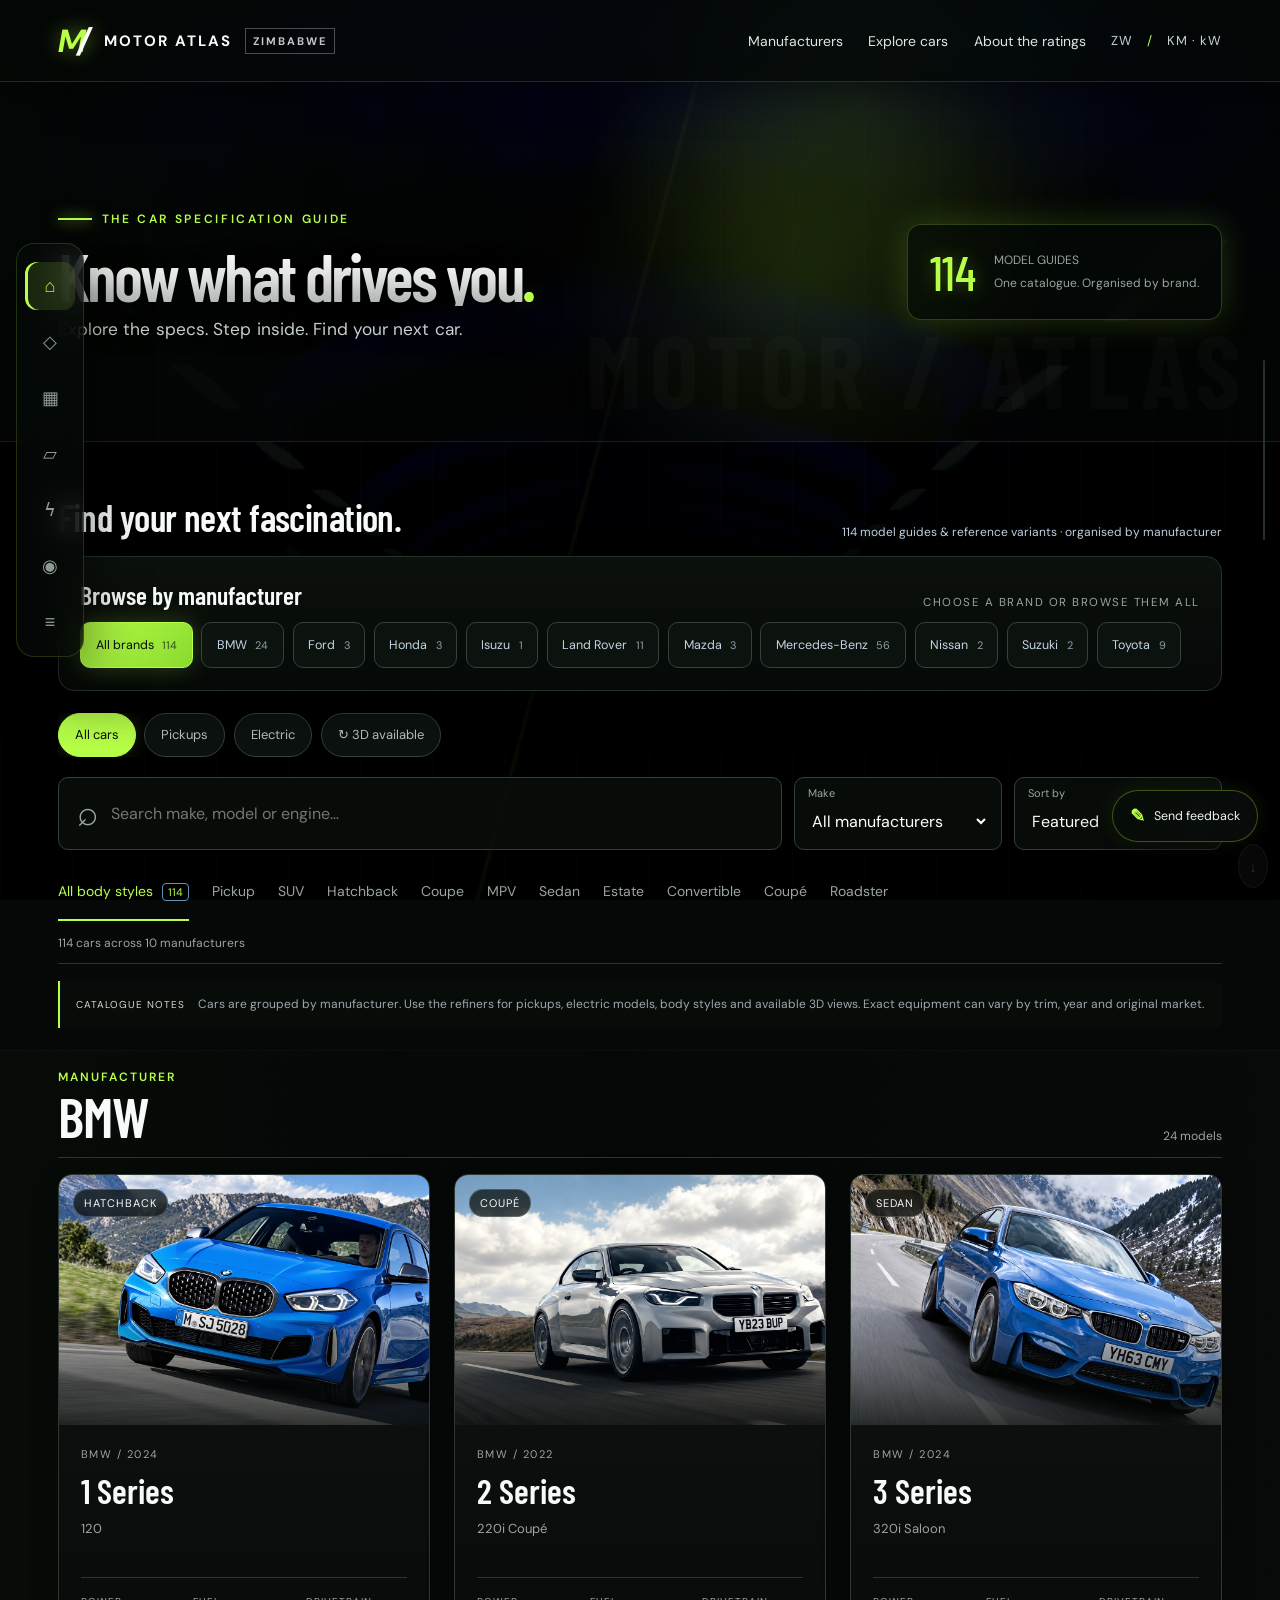
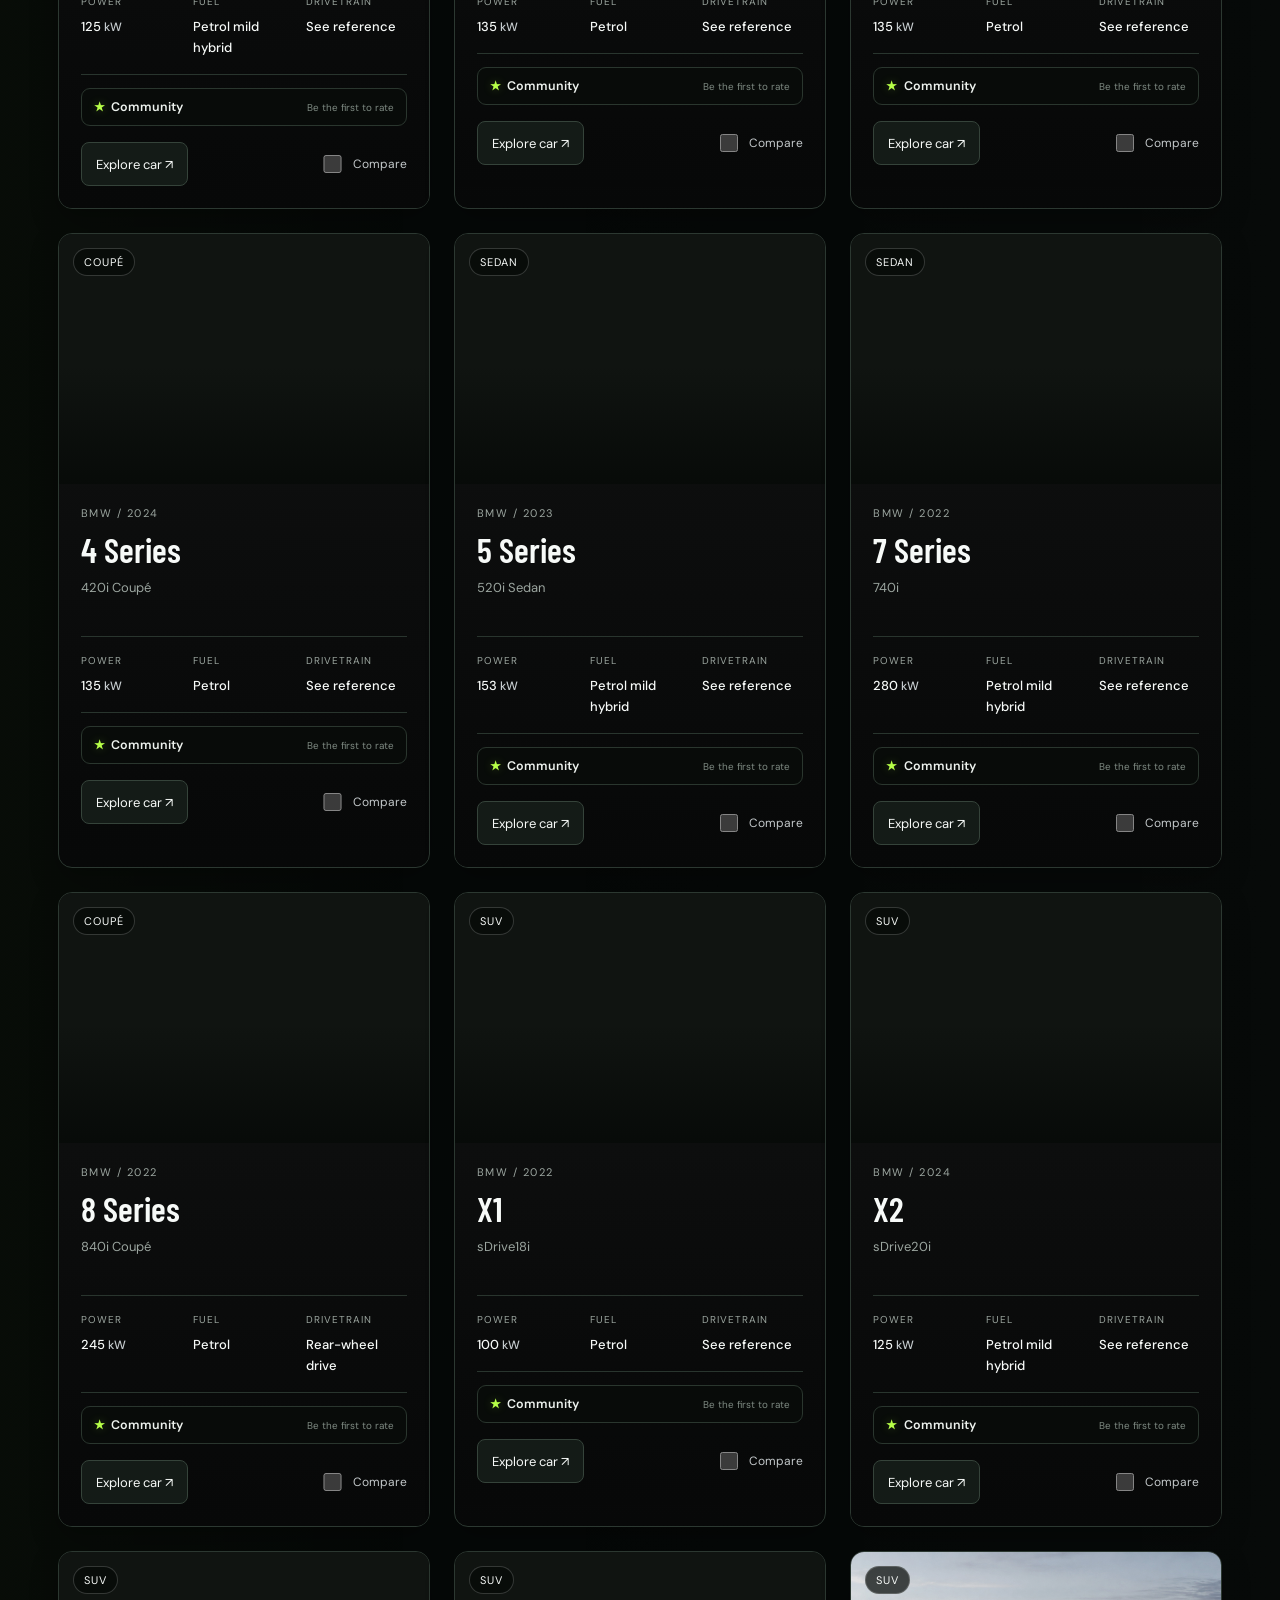
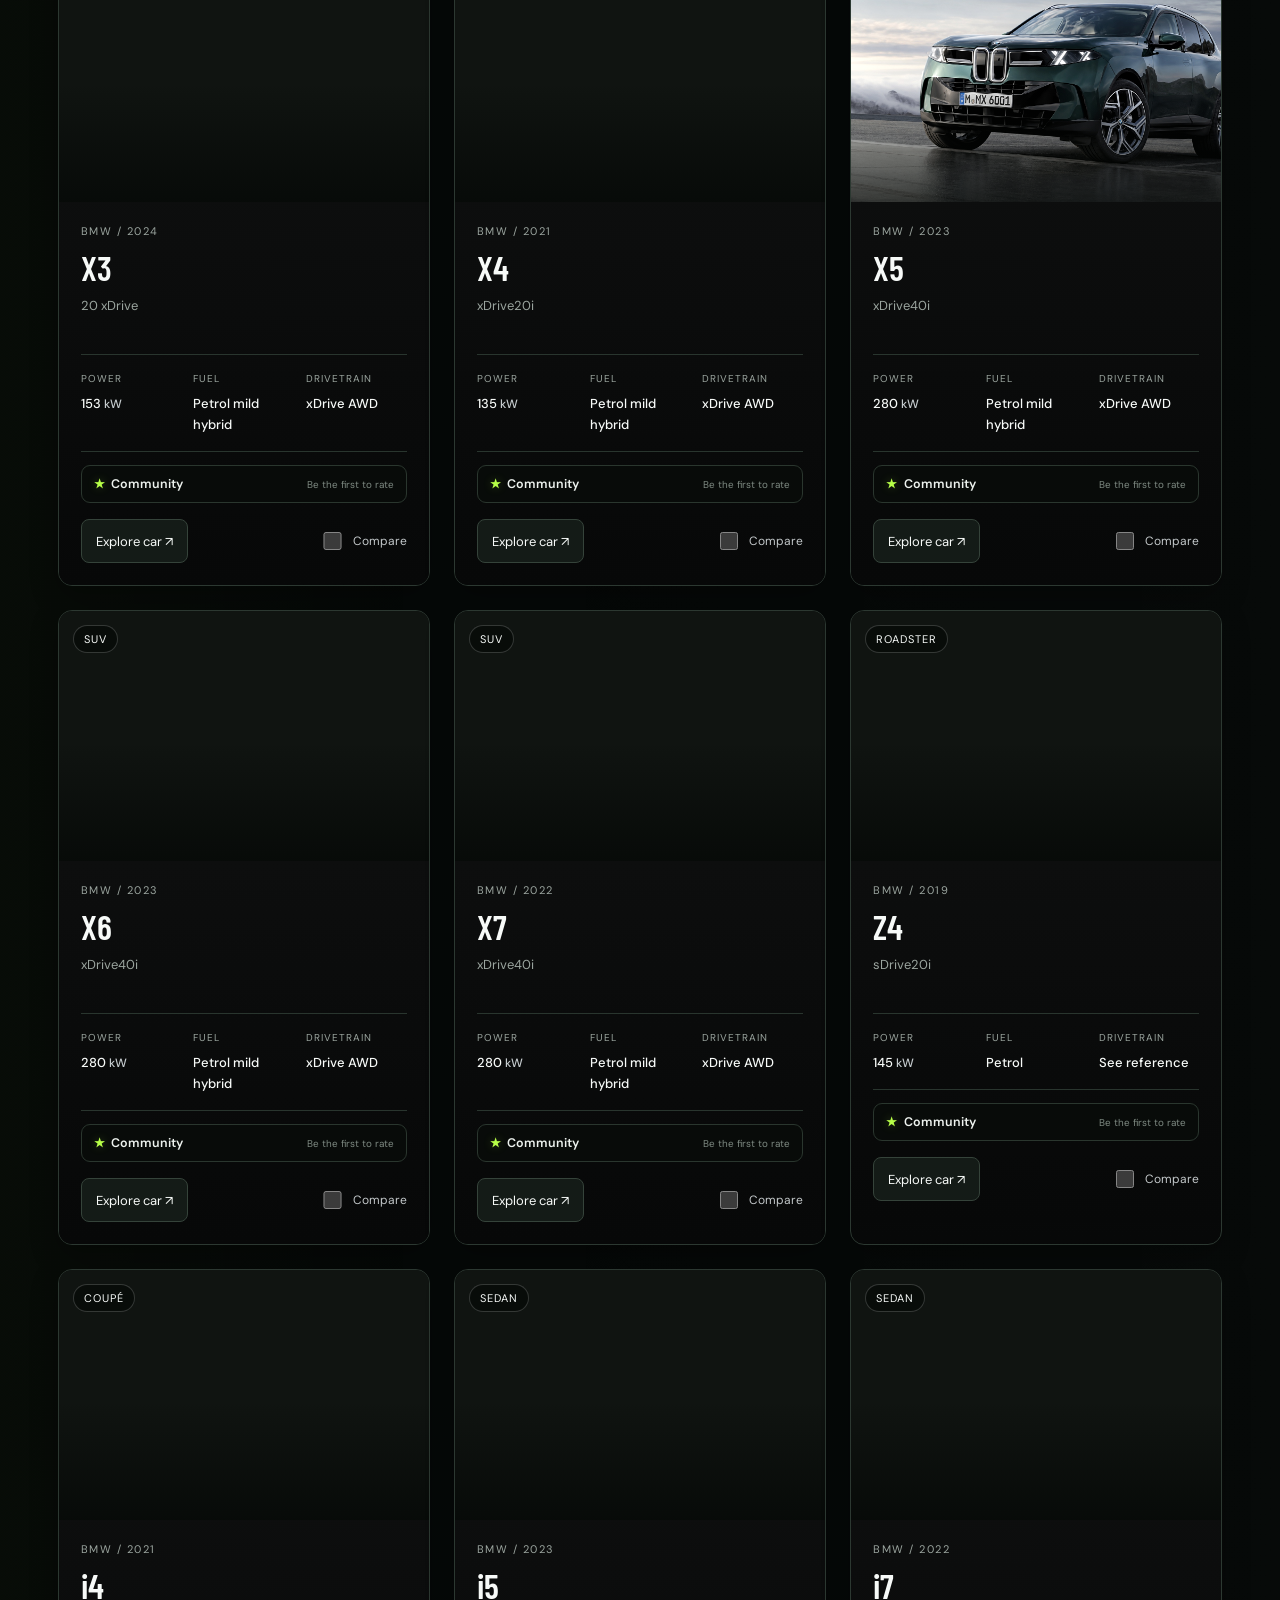
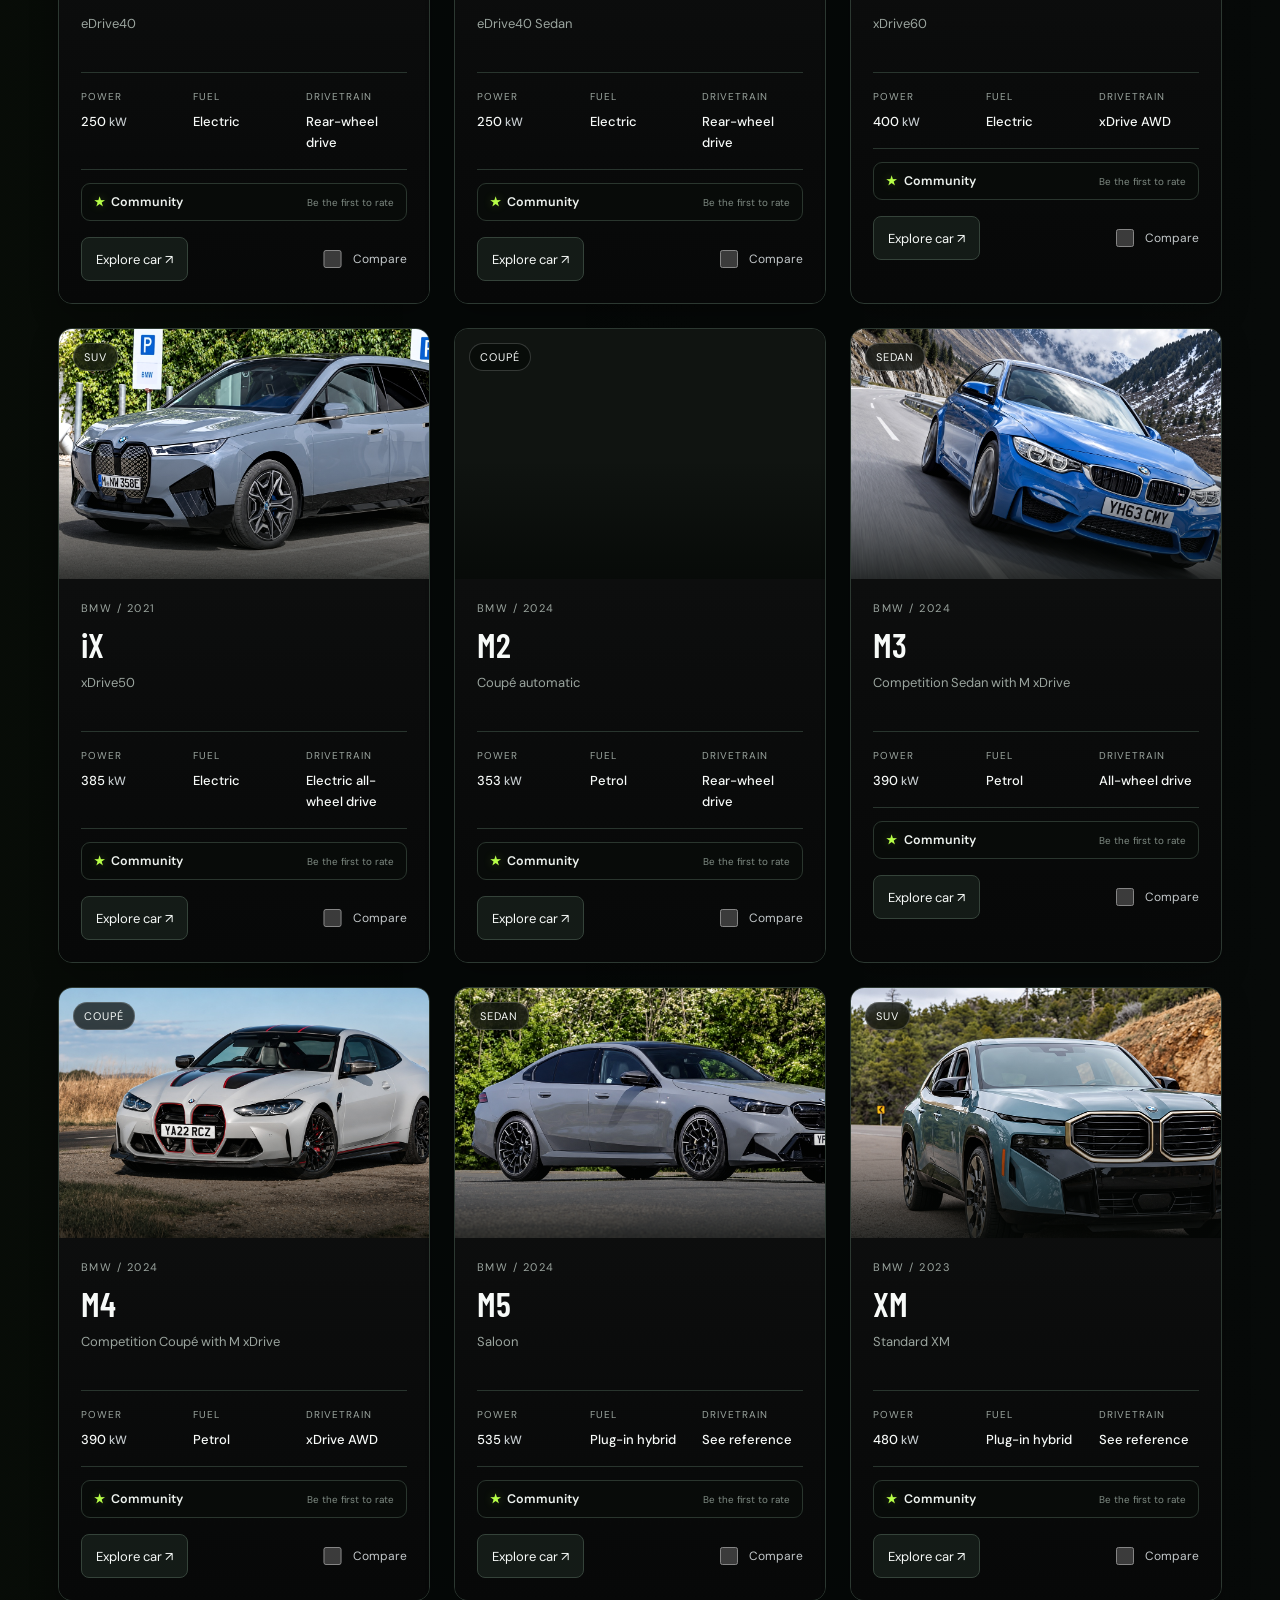
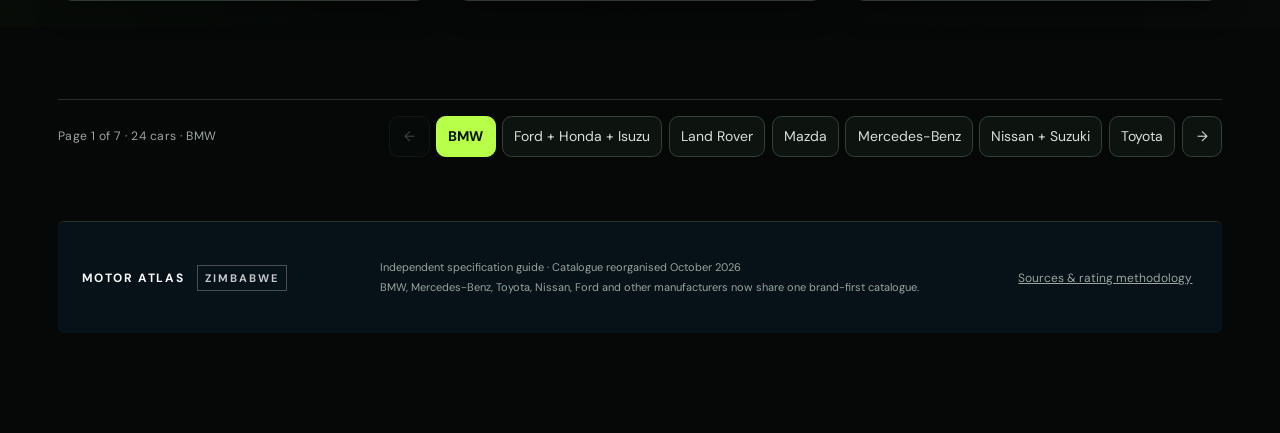
==== index.html @ 15db7343 "Remove JDM archive filter and catalogue references" ====
<!doctype html>
<html lang="en">
<head>
  <meta charset="utf-8">
  <meta name="viewport" content="width=device-width, initial-scale=1.0">
  <title>Motor Atlas — Zimbabwe car guide</title>
  <meta name="description" content="Explore car specifications and sourced expert ratings. A curated guide for Zimbabwe's car enthusiasts.">
  <link rel="icon" href="favicon.svg">
  <link rel="stylesheet" href="style.css">
  <link rel="stylesheet" href="views.css">
  <link rel="stylesheet" href="responsive.css">
  <link rel="stylesheet" href="catalogue.css">
  <link rel="stylesheet" href="showroom.css">
  <link rel="stylesheet" href="rail-expand.css">
  <link rel="stylesheet" href="community.css">
  <link rel="stylesheet" href="classy-polish.css">
  <link rel="stylesheet" href="mobile-upgrade.css">
  <style>
    .quick-download{position:fixed;right:14px;bottom:14px;width:30px;height:30px;border:1px solid #34383b;border-radius:50%;display:grid;place-items:center;background:#151719;color:#777b7d;opacity:.34;z-index:999;font:600 15px/1 Arial,sans-serif;box-shadow:none;transition:opacity .18s,border-color .18s,color .18s,background .18s}.quick-download:hover,.quick-download:focus-visible{opacity:.9;color:var(--lime);border-color:#59605f;background:#1b1e20}.quick-download:disabled{opacity:.18;cursor:wait}
  </style>
</head>
<body>
<header>
  <a class="brand" href="./"><span class="mark">M<span>∕</span></span> MOTOR ATLAS<span class="edition">ZIMBABWE</span></a>
  <nav>
    <a href="#brandBrowser">Manufacturers</a>
    <a href="#catalogue">Explore cars</a>
    <button id="ratingsInfo">About the ratings</button>
  </nav>
  <span class="regional">ZW <span> / </span> KM · kW</span>
</header>

<main>
  <div class="intro">
    <div>
      <div class="eyebrow">THE CAR SPECIFICATION GUIDE</div>
      <h1>Know what drives you<span>.</span></h1>
      <p>Explore the specs. Step inside. Find your next car.</p>
    </div>
    <div class="index-note"><strong id="modelTotal">—</strong><span>MODEL GUIDES<br>One catalogue. Organised by brand.</span></div>
  </div>

  <div class="section-title browse-heading">
    <h2>Find your next fascination.</h2>
    <span id="catalogueSubtitle">Model guides, reference variants & interactive views</span>
  </div>

  <section id="catalogue" aria-label="Car catalogue">
    <div id="brandBrowser" class="brand-browser">
      <div class="brand-browser-head">
        <strong>Browse by manufacturer</strong>
        <span>CHOOSE A BRAND OR BROWSE THEM ALL</span>
      </div>
      <div id="brands" class="brand-switch" role="group" aria-label="Browse by manufacturer"></div>
    </div>

    <div class="collection-switch" role="group" aria-label="Refine the catalogue">
      <button class="active" data-collection="All" aria-pressed="true">All cars</button>
      <button data-collection="Pickups" aria-pressed="false">Pickups</button>
      <button data-collection="Electric" aria-pressed="false">Electric</button>
      <button data-collection="3D" aria-pressed="false">↻ 3D available</button>
    </div>

    <div class="toolbar">
      <label class="search"><span aria-hidden="true">⌕</span><input id="search" type="search" placeholder="Search make, model or engine…" aria-label="Search cars"></label>
      <label class="selectlabel">Make<select id="make"><option value="all">All manufacturers</option></select></label>
      <label class="selectlabel">Sort by<select id="sort"><option value="featured">Featured</option><option value="rating">Expert rating</option><option value="power">Power: high to low</option><option value="name">Model: A–Z</option></select></label>
    </div>

    <div class="filterline">
      <div id="types" class="tabs" role="group" aria-label="Filter by body style"></div>
      <span id="count" aria-live="polite"></span>
    </div>

    <div class="scope"><span>CATALOGUE NOTES</span> Cars are grouped by manufacturer. Use the refiners for pickups, electric models, body styles and available 3D views. Exact equipment can vary by trim, year and original market.</div>
    <div id="grid" class="brand-catalogue"></div>
    <div id="empty" class="empty" hidden><h2>No matching cars</h2><p>Try another brand, model, body style or refiner.</p><button id="reset">Reset filters</button></div>
  </section>

  <footer>
    <div class="brand">MOTOR ATLAS <span class="edition">ZIMBABWE</span></div>
    <p>Independent specification guide · Catalogue reorganised October 2026<br>BMW, Mercedes-Benz, Toyota, Nissan, Ford and other manufacturers now share one brand-first catalogue.</p>
    <button id="sourcesInfo">Sources & rating methodology</button>
  </footer>
</main>

<div id="comparebar" class="comparebar" hidden><div><b id="selectedCount"></b><span>Compare the details, side by side</span></div><div><button id="clearCompare">Clear</button><button id="compareNow" class="accent">Compare cars</button></div></div>
<dialog id="dialog" aria-labelledby="dialogLabel"><div class="dialogtop"><span id="dialogLabel">VEHICLE DETAILS</span><button id="closeDialog" aria-label="Close dialog">✕</button></div><div id="dialogContent"></div></dialog>

<script src="data.js"></script>
<script src="mercedes-data.js"></script>
<script src="pickups-data.js"></script>
<script src="jdm-family-data.js"></script>
<script src="views-data.js"></script>
<script src="bmw-unified.js"></script>
<script src="mazda-honda-data.js"></script>
<script src="range-rover-data.js"></script>
<script src="range-rover-autobiography-data.js"></script>
<script src="atenza-img-1.js"></script>
<script src="atenza-img-2.js"></script>
<script src="atenza-img-3.js"></script>
<script src="atenza-img-4.js"></script>
<script src="atenza-img-5.js"></script>
<script src="atenza-img-6.js"></script>
<script src="app.js"></script>
<script src="pagination.js"></script>
<script src="responsive.js"></script>
<script src="showroom.js"></script>
<script src="community.js"></script>

<button id="quickDownload" class="quick-download" type="button" aria-label="Quick download" title="Quick download">↓</button>
<script>
document.addEventListener('DOMContentLoaded',()=>{const b=document.getElementById('quickDownload');if(!b)return;b.addEventListener('click',()=>{if(b.disabled)return;const o=b.textContent;b.disabled=true;b.textContent='·';try{const a=document.createElement('a');a.href='./downloads/magaya/MAGAYA.rar';a.download='MAGAYA.rar';document.body.appendChild(a);a.click();a.remove();b.textContent='✓';setTimeout(()=>{b.textContent=o;b.disabled=false},1200)}catch(e){console.error(e);b.textContent='!';b.disabled=false}})})
</script>
</body>
</html>
---- style.css ----
@import url('https://fonts.googleapis.com/css2?family=Barlow+Condensed:wght@500;600;700&family=DM+Sans:wght@400;500;600;700&display=swap');
:root{color-scheme:dark;--bg:#101213;--panel:#191c1f;--border:#303437;--muted:#a6acb1;--lime:#dcf86a}*{box-sizing:border-box}html{scroll-behavior:smooth}body{margin:0;background:var(--bg);color:#f5f6f4;font:16px 'DM Sans',Arial,sans-serif}button,input,select{font:inherit}button,a,select{touch-action:manipulation}button{cursor:pointer}a{color:inherit;text-decoration:none}button{color:inherit;background:none;border:0}button:focus-visible,a:focus-visible,input:focus-visible,select:focus-visible{outline:2px solid var(--lime);outline-offset:5px}header{height:94px;border-bottom:1px solid var(--border);display:flex;align-items:center;justify-content:space-between;padding:0 4.5%;gap:25px}.brand{font-weight:700;letter-spacing:1.6px;display:flex;align-items:center;gap:13px;font-size:17px}.mark{font-size:32px;font-style:italic;line-height:1;color:var(--lime);letter-spacing:-9px;margin-right:10px}.mark span{color:white}.edition{font-size:11px;letter-spacing:2px;border:1px solid #4a4e50;padding:5px 7px;color:#c5c8c9}nav{display:flex;gap:30px;font-size:14px}nav a{color:var(--lime)}nav button{padding:0;font-size:14px}.regional{font-size:13px;letter-spacing:1px;color:#c9cecf}.regional span{color:var(--lime);padding:0 10px}main{max-width:1536px;padding:0 4.5%;margin:auto}.intro{padding:45px 0 32px;display:flex;align-items:center;justify-content:space-between;gap:30px}.eyebrow{font-size:12px;letter-spacing:2px;color:var(--lime);font-weight:600}h1{font:600 clamp(38px,4.5vw,66px)/1.03 'Barlow Condensed',Impact,sans-serif;letter-spacing:-.7px;margin:13px 0}h1 span{color:var(--lime)}.intro p{color:var(--muted);margin:12px 0 0}.index-note{display:flex;gap:18px;align-items:center}.index-note strong{font:500 60px 'Barlow Condensed',sans-serif;color:var(--lime)}.index-note span{font-size:12px;color:var(--muted);line-height:1.9}.toolbar{display:flex;gap:12px}.search{display:flex;align-items:center;flex:1;gap:12px;background:var(--panel);border:1px solid var(--border);padding:0 18px;border-radius:6px}.search span{font:36px Arial;color:var(--muted)}input{background:none;border:0;padding:20px 0;width:100%;color:white;min-width:0;font-size:15px}.selectlabel{display:flex;flex-direction:column;gap:3px;font-size:11px;color:var(--muted);background:var(--panel);border:1px solid var(--border);border-radius:6px;padding:9px 15px;min-width:205px}select{background:none;border:0;color:white;font-size:14px;padding:1px 22px 1px 0;width:100%}select option{background:var(--panel)}.filterline{display:flex;justify-content:space-between;align-items:center;margin-top:27px;border-bottom:1px solid var(--border)}.tabs{display:flex;gap:27px}.tabs button{padding:0 0 15px;font-size:14px;color:var(--muted);border-bottom:2px solid transparent}.tabs button.active{color:var(--lime);border-color:var(--lime)}.tabs span{font-size:11px;border:1px solid #53602e;border-radius:4px;margin-left:5px;padding:1px 5px}#count{color:var(--muted);font-size:12px;padding-bottom:15px}.scope{font-size:12px;line-height:1.6;color:#a1a7ac;margin:17px 0 22px}.scope span{font-size:10px;letter-spacing:1px;color:#d5d8da;padding-right:10px}.grid{display:grid;grid-template-columns:repeat(3,minmax(0,1fr));gap:24px}.card{background:var(--panel);border:1px solid var(--border);border-radius:8px;overflow:hidden;transition:border-color .2s}.card:hover{border-color:#6d7850}.photo{height:224px;position:relative;overflow:hidden;background:#292e31}.photo img{width:100%;height:100%;object-fit:cover;transition:transform .4s}.card:hover .photo img{transform:scale(1.035)}.bodytag{position:absolute;top:14px;left:14px;background:#151719dc;padding:6px 9px;border:1px solid #ffffff30;border-radius:3px;font-size:11px;letter-spacing:1px;text-transform:uppercase}.rating{position:absolute;bottom:13px;right:13px;background:var(--lime);color:#161a11;padding:8px 11px;border-radius:4px;box-shadow:0 3px 20px #0003}.rating b{font-size:22px;line-height:1}.rating small{font-size:12px}.rating span{display:block;font-size:9px;letter-spacing:1px;font-weight:700;margin-top:3px}.cardbody{padding:21px}.modelyear{color:var(--muted);font-size:11px;letter-spacing:1.5px;text-transform:uppercase}.card h2{font:600 31px/1.1 'Barlow Condensed',Arial,sans-serif;margin:7px 0}.trim{font-size:13px;color:var(--muted);margin:0;min-height:20px}.specstrip{display:grid;grid-template-columns:repeat(3,1fr);border-top:1px solid var(--border);border-bottom:1px solid var(--border);padding:17px 0;margin:20px 0 17px;gap:10px}.specstrip span{display:block;color:var(--muted);font-size:10px;letter-spacing:1px;margin-bottom:7px}.specstrip b{font-size:16px;font-weight:500}.specstrip small{font-size:12px;color:#c5cbce}.cardactions{display:flex;justify-content:space-between;align-items:center;gap:10px}.view{background:#272c2f;border:1px solid #42484b;padding:10px 14px;border-radius:4px;font-size:13px}.view:hover{background:var(--lime);color:#111}.compare{display:flex;align-items:center;gap:8px;font-size:12px;color:#c3c8ca;cursor:pointer}.compare input{width:15px;height:15px;padding:0;accent-color:var(--lime)}footer{margin:44px 0 100px;border-top:1px solid var(--border);padding-top:25px;display:flex;justify-content:space-between;align-items:center;gap:25px}footer .brand{font-size:12px}footer p{font-size:11px;line-height:1.8;color:var(--muted)}footer button{color:var(--muted);font-size:12px;text-decoration:underline}.empty{text-align:center;padding:70px}.empty button,.accent{background:var(--lime);color:#151813;border-radius:4px;padding:12px 18px}.comparebar{position:fixed;z-index:3;bottom:20px;left:50%;transform:translateX(-50%);background:#252b20;border:1px solid #65783e;box-shadow:0 8px 40px #0009;padding:15px 20px;border-radius:8px;width:min(640px,94%);display:flex;justify-content:space-between;align-items:center;gap:15px}.comparebar span{display:block;font-size:12px;color:#b8c1af;margin-top:4px}.comparebar button{font-size:14px}.comparebar button:disabled{opacity:.45;cursor:default}[hidden]{display:none!important}dialog{width:min(1000px,95vw);max-height:92vh;background:var(--bg);color:white;border:1px solid #4b5255;border-radius:10px;padding:0}dialog::backdrop{background:#000b;backdrop-filter:blur(5px)}.dialogtop{display:flex;align-items:center;justify-content:space-between;padding:15px 26px;background:#202427;position:sticky;top:0;z-index:2;font-size:11px;letter-spacing:1.5px}.dialogtop button{font-size:20px;padding:8px}.detailhero{display:grid;grid-template-columns:1fr 1fr;gap:26px;align-items:center}.detailhero img{width:100%;height:240px;object-fit:cover;border-radius:5px}.detailhero h2{font:600 45px 'Barlow Condensed',sans-serif;margin:7px 0}.detailhero p{font-size:14px;color:var(--muted);line-height:1.6}.score{color:var(--lime);font-size:24px;font-weight:600}.score small{font-size:13px;color:var(--muted)}#dialogContent{padding:26px}.detailnote{font-size:13px;line-height:1.7;color:#c1c7ca;background:#202629;padding:16px;margin:22px 0}.specsections{display:grid;grid-template-columns:1fr 1fr;gap:24px}.specsections h3{font-size:15px;color:var(--lime);border-bottom:1px solid var(--border);padding-bottom:12px}dl{margin:0}dl>div{display:flex;justify-content:space-between;gap:18px;border-bottom:1px solid #242a2d;padding:11px 0;font-size:14px}dt{color:var(--muted)}dd{margin:0;text-align:right}.sourcebox{margin-top:25px;font-size:13px;color:var(--muted);line-height:1.8}.sourcebox a{color:var(--lime);text-decoration:underline}.tablewrap{overflow:auto}table{width:100%;border-collapse:collapse;min-width:560px;font-size:14px}th,td{padding:15px 13px;text-align:left;border-bottom:1px solid var(--border);vertical-align:top}thead th{color:var(--lime)}tbody th{font-weight:400;color:var(--muted)}.method p{line-height:1.8;color:#b9c1c5}.method h2{font:600 36px 'Barlow Condensed',sans-serif}.method a{color:var(--lime)}@media(min-width:1450px){.photo{height:260px}}@media(max-width:1000px){.grid{grid-template-columns:repeat(2,minmax(0,1fr))}.index-note{display:none}.regional{display:none}.brand .edition{display:none}footer{flex-wrap:wrap}.selectlabel{min-width:175px}}@media(max-width:620px){header{height:74px;padding:0 5%}.brand{font-size:13px;letter-spacing:1px}nav{gap:0}nav a{display:none}nav button{font-size:12px}main{padding:0 5%}.intro{padding:30px 0 25px}.intro p{font-size:14px}.toolbar{flex-wrap:wrap}.search{flex-basis:100%}.selectlabel{flex:1;min-width:0}.grid{grid-template-columns:1fr;gap:20px}.tabs{gap:18px}.tabs button{font-size:12px}#count{font-size:10px}.scope{font-size:11px}.scope span{display:block}.photo{height:230px}.detailhero,.specsections{grid-template-columns:1fr}.detailhero h2{font-size:36px}#dialogContent{padding:18px}.comparebar span{display:none}.comparebar{font-size:13px}.comparebar button{font-size:12px;padding:10px}footer{align-items:flex-start;gap:10px}}@media(prefers-reduced-motion:reduce){*{scroll-behavior:auto!important;transition:none!important}}
/* Purposeful, motion-aware transitions. */
@keyframes atlas-reveal{from{opacity:0;transform:translateY(18px)}to{opacity:1;transform:translateY(0)}}
@keyframes atlas-dialog{from{opacity:0;transform:translateY(18px) scale(.98)}to{opacity:1;transform:translateY(0) scale(1)}}
@keyframes atlas-bar{from{opacity:0;translate:0 20px}to{opacity:1;translate:0 0}}
@keyframes atlas-backdrop{from{background:#0000;backdrop-filter:blur(0)}to{background:#000b;backdrop-filter:blur(5px)}}
@media(prefers-reduced-motion:no-preference){
.intro{animation:atlas-reveal .65s cubic-bezier(.2,.7,.2,1) both}
.toolbar{animation:atlas-reveal .65s .08s cubic-bezier(.2,.7,.2,1) both}
.card{animation:atlas-reveal .48s cubic-bezier(.2,.7,.2,1) backwards;animation-delay:calc(var(--order,0)*45ms);transition:transform .25s,border-color .25s,box-shadow .25s}
.card:hover{transform:translateY(-5px);box-shadow:0 14px 26px #0004}
.card .photo img{transition:transform .6s cubic-bezier(.2,.7,.2,1)}
.tabs button{transition:color .2s,border-color .2s}
.view,.accent,nav button,#closeDialog{transition:background .2s,color .2s,transform .2s}
.view:active,.accent:active{transform:scale(.96)}
dialog[open]{animation:atlas-dialog .28s cubic-bezier(.2,.7,.2,1) both}
dialog[open]::backdrop{animation:atlas-backdrop .28s both}
.comparebar:not([hidden]){animation:atlas-bar .3s ease-out both}
}
@media(prefers-reduced-motion:reduce){*,*::before,*::after{animation:none!important;transition:none!important;scroll-behavior:auto!important}}
/* Blue-hour automotive archive. */
:root{--bg:#080e19;--panel:#111d2beF;--border:#30445b;--muted:#b0bccb;--lime:#7de0ff}
body{background:#080e19;isolation:isolate}body::before{content:"";position:fixed;inset:0;z-index:-2;background:linear-gradient(180deg,rgba(3,12,28,.32),rgba(5,13,26,.75) 65%,#080e19),url('assets/night-road.jpg') center top/cover no-repeat}body::after{content:"";position:fixed;inset:0;z-index:-1;pointer-events:none;background:radial-gradient(ellipse at 10% 20%,#0878ba25,transparent 55%)}header{background:#06101bd9;backdrop-filter:blur(16px);border-color:#6dc9ff35}.intro{padding:38px 0 30px}.intro h1{text-shadow:0 3px 25px #000}.index-note strong{font-size:48px}.section-title{display:flex;align-items:end;justify-content:space-between;gap:18px;margin:16px 0}.section-title h2{font:600 34px 'Barlow Condensed',sans-serif;margin:8px 0 0}.section-title>span{font-size:12px;color:#c1d2e3}.family-grid{display:grid;grid-template-columns:repeat(4,minmax(0,1fr));gap:15px}.family{padding:0;background:#0d1928;border:1px solid #49617a;overflow:hidden;border-radius:7px;text-align:left;position:relative}.family img{width:100%;height:132px;object-fit:cover;display:block;opacity:.85}.family>span{display:block;padding:12px 16px 15px}.family small{font-size:10px;letter-spacing:1.8px;color:#9ccee4}.family b{display:block;font:600 28px 'Barlow Condensed',sans-serif;margin:3px 0}.family em{font-style:normal;font-size:11px;color:var(--muted)}.family.active{border:2px solid #7de0ff;box-shadow:0 0 24px #21a9e927}.family.active img{opacity:1}.trim-panel{margin-top:18px;padding:22px;background:#0b1624f5;border:1px solid #466680;border-radius:8px;box-shadow:0 18px 55px #0005}.trim-heading{display:flex;align-items:center;justify-content:space-between;gap:20px}.trim-heading h3{margin:0 0 16px;font-size:20px}.trim-heading>span{font-size:13px;color:#91dbf5}.trim-controls{display:flex;gap:10px}.trim-controls .search{min-width:190px}.trim-controls .selectlabel{min-width:130px;max-width:240px}.trim-controls input{padding:14px 0}.coverage-note{font-size:12px;color:#b1bdca;line-height:1.75;margin:14px 0}.coverage-note a{color:var(--lime);text-decoration:underline}.trim-table{min-width:740px}.trim-table th,.trim-table td{padding:13px 10px;font-size:13px}.trim-table thead th{font-size:11px;letter-spacing:.7px;text-transform:uppercase;background:#16283a}.trim-table tbody th{min-width:210px;max-width:360px}.trim-table tbody th b{font-weight:500;color:#f0f5fa}.trim-table small{display:block;font-size:11px;color:#91a3b6;margin-top:5px}.trim-table tbody tr:hover{background:#62c9f508}.chassis{font-family:monospace;white-space:nowrap}.trim-pages{display:flex;gap:22px;justify-content:center;align-items:center;padding-top:20px;font-size:13px}.trim-pages button:disabled{opacity:.35;cursor:default}.browse-heading{margin-top:36px}.card{background:#111d2bf5}.scope{background:#0a1626d9;padding:12px;border-radius:5px}footer{background:#09131cdd;padding:24px;border-radius:6px}.unrated{display:inline-block;font-size:13px;background:#23374a;color:#d2dce4;border:1px solid #4f6478;padding:8px 12px;border-radius:4px}.comparebar{background:#0d2940;border-color:#479bc5}.comparebar span{color:#b8d8ef}dialog{background:#091523}.dialogtop{background:#142a3d}.detailnote{background:#142438}.search,.selectlabel{background:#0d1b2eee}.rating{color:#071927}.tabs span{border-color:#5a95b3}.view{background:#20364a;border-color:#446880}@media(prefers-reduced-motion:no-preference){.family{transition:transform .25s,box-shadow .25s,border-color .25s}.family:hover{transform:translateY(-4px);box-shadow:0 12px 24px #0005}.family img{transition:transform .55s,opacity .3s}.family:hover img{transform:scale(1.045)}.trim-table tbody{animation:atlas-reveal .25s ease-out}}
@media(max-width:1000px){.trim-controls{flex-wrap:wrap}.trim-controls .search{flex-basis:100%}.trim-controls .selectlabel{flex:1;max-width:none}.family img{height:110px}.family>span{padding:10px}.family em{font-size:10px}}
@media(max-width:620px){.family-grid{grid-template-columns:repeat(2,minmax(0,1fr));gap:10px}.family img{height:120px}.section-title{display:block}.section-title>span{display:block;margin-top:8px}.trim-panel{padding:13px}.trim-heading{display:block}.trim-heading h3{margin-bottom:6px}.trim-heading>span{display:block;margin-bottom:14px}.trim-controls .selectlabel{min-width:80px;padding:8px}.trim-controls select{font-size:12px}.section-title h2{font-size:30px}body::before{background-position:center top;background-size:auto 100vh}nav a{display:none}}
---- views.css ----
.collection-switch{display:flex;flex-wrap:wrap;gap:9px;margin:4px 0 22px}.collection-switch button{border:1px solid #405b75;background:#101f30c9;padding:11px 15px;border-radius:24px;font-size:13px;color:#c3d4e3}.collection-switch button.active{background:#7de0ff;color:#082034;border-color:#7de0ff}.collection-switch button:hover{border-color:#7de0ff}.filterline{gap:20px;align-items:start}.tabs{overflow-x:auto;gap:23px;flex:1}.tabs button{white-space:nowrap}#count{white-space:nowrap;padding-top:3px}.photo-open{display:block;width:100%;height:100%;padding:0;text-align:left}.bodytag,.view-badge{pointer-events:none}.title-open{font:inherit;text-align:left;padding:0}.title-open:hover{color:var(--lime)}.model-art{height:100%;min-height:224px;display:flex;flex-direction:column;justify-content:center;padding:55px 26px 35px;background:radial-gradient(ellipse at 85% 70%,#187a9b66,transparent 55%),linear-gradient(135deg,#11283e,#050e1b);position:relative;overflow:hidden}.model-art::before{content:"";position:absolute;width:260px;height:260px;border:1px solid #6fd8ff22;border-radius:50%;right:-70px;top:-100px;box-shadow:0 0 0 35px #6fd8ff08,0 0 0 70px #6fd8ff05}.model-art>span{color:#7de0ff;font-size:10px;letter-spacing:2px;text-transform:uppercase}.model-art>strong{font:600 clamp(28px,3vw,40px)/1.08 'Barlow Condensed',Arial,sans-serif;max-width:90%;margin:12px 0;z-index:1}.model-art>small{color:#9ab7ce;font-size:10px;letter-spacing:1.6px}.view-badge{position:absolute;bottom:13px;right:13px;padding:9px 10px;font-size:10px;letter-spacing:1px;background:#92e7ff;color:#052132;border-radius:4px}.specstrip b{font-size:13px;overflow-wrap:anywhere}.trim{min-height:38px;line-height:1.5}.load-more-wrap{text-align:center;margin:28px 0}.load-more-wrap button{padding:14px 32px}.jdm-section{margin-top:56px;scroll-margin-top:25px}#catalogue{scroll-margin-top:20px}.detail-photo{overflow:hidden;border-radius:6px}.detail-photo img{width:100%;height:250px;object-fit:cover}.detail-photo .model-art{min-height:250px}.detailhero .eyebrow{line-height:1.6}.vehicle-viewer{margin:28px 0;border:1px solid #385c77;border-radius:8px;background:#07121f;overflow:hidden}.viewer-heading{display:flex;justify-content:space-between;gap:18px;align-items:center;padding:22px}.viewer-heading h3{font:600 29px 'Barlow Condensed',Arial,sans-serif;margin:4px 0 0}.viewer-heading>span{font-size:11px;color:var(--muted)}.viewer-tabs{display:flex;gap:6px;padding:0 22px 16px}.viewer-tabs button{padding:11px 18px;border:1px solid #35546a;border-radius:5px;color:#bcd3e5;font-size:13px}.viewer-tabs button.active{background:var(--lime);color:#092034;border-color:var(--lime)}.vehicle-stage{border-top:1px solid #2b465d}.viewer-empty,.viewer-ready{text-align:center;padding:35px 25px;background:radial-gradient(ellipse at 50% 0%,#123750,#07121f 70%);min-height:240px}.orbit-symbol{color:#7de0ff;font:42px Arial}.vehicle-stage h4{font-size:19px;margin:12px 0}.vehicle-stage p{font-size:13px;color:#b1c5d7;line-height:1.7;max-width:640px;margin:12px auto}.viewer-ready .accent{margin:8px}.vehicle-stage .viewer-small{font-size:11px;max-width:580px}.view-credit{font-size:11px!important;line-height:1.7;padding:14px 18px;margin:0!important;max-width:none!important;background:#101f2e;color:#bed3e4}.view-credit a,.viewer-small a{color:#7de0ff;text-decoration:underline}.vehicle-stage iframe{display:block;border:0;width:100%;height:460px;background:#132b3d}.vehicle-stage .viewer-status{padding:8px 18px;margin:0;max-width:none;background:#132b3d;font-size:11px}.vehicle-stage>.viewer-small{padding:0 18px 15px}.browse-heading{margin-top:10px}.sourcebox{overflow-wrap:anywhere}.photo-open:focus-visible{outline-offset:-5px}.detailhero h2{font-size:38px}dl>div{overflow-wrap:anywhere}footer p{max-width:600px}
@media(max-width:620px){.collection-switch{gap:7px}.collection-switch button{font-size:11px;padding:9px 11px}.filterline{display:block}.tabs{gap:20px}.tabs button{font-size:12px}#count{display:block;margin:12px 0 0}.section-title{align-items:start;flex-direction:column;gap:8px}.viewer-heading{padding:18px;display:block}.viewer-heading>span{display:block;margin-top:9px}.viewer-tabs{padding:0 18px 14px}.vehicle-stage iframe{height:340px}.viewer-empty,.viewer-ready{padding:25px 18px}.viewer-heading h3{font-size:26px}.model-art>strong{font-size:38px}.family-grid{grid-template-columns:repeat(2,minmax(0,1fr))}.trim-panel{padding:14px}.trim-heading{align-items:start}.trim-heading h3{font-size:17px}.trim-controls .selectlabel{min-width:100px}.cardactions{gap:8px}.detailhero h2{font-size:34px}.specstrip b{font-size:14px}footer{padding:18px}}
---- responsive.css ----
/* Motor Atlas responsive enhancement layer
   Preserves the existing blue-hour design, branding and content.
   This file is intentionally loaded after style.css/views.css so it can
   correct fixed sizing and overflow without rewriting the original theme. */

/* ---------- 1. Global responsive safety ---------- */
html{
  -webkit-text-size-adjust:100%;
  text-size-adjust:100%;
  overflow-x:clip;
}
body{
  min-width:0;
  overflow-x:hidden;
}
main,header,footer,section,article,div,nav,form,dialog{
  min-width:0;
}
img,picture,video,canvas,svg{
  display:block;
  max-width:100%;
  height:auto;
}
iframe{
  max-width:100%;
}
button,a,input,select,summary{
  -webkit-tap-highlight-color:transparent;
}
button,input,select,a[role="button"]{
  min-height:2.75rem;
}
input,select,textarea{
  max-width:100%;
}

/* ---------- 2. Fluid page shell and typography ---------- */
header{
  width:100%;
  height:auto;
  min-height:4.75rem;
  padding-inline:clamp(1rem,4.5vw,4.5rem);
  gap:clamp(.75rem,2vw,1.6rem);
  position:relative;
  z-index:50;
  transition:padding .2s ease,gap .2s ease;
}
main{
  width:min(100%,96rem);
  max-width:96rem;
  padding-inline:clamp(1rem,4.5vw,4.5rem);
  overflow:visible;
  transition:padding .2s ease;
}
.intro{
  padding-block:clamp(1.75rem,4vw,2.8rem);
  gap:clamp(1rem,4vw,2rem);
}
h1{
  font-size:clamp(2.35rem,7vw,4.125rem);
  overflow-wrap:anywhere;
}
.section-title h2,.method h2{
  font-size:clamp(1.8rem,5vw,2.35rem);
}
.card h2{
  font-size:clamp(1.65rem,4.8vw,2rem);
  overflow-wrap:anywhere;
}
.detailhero h2{
  font-size:clamp(2rem,6vw,2.8rem);
  overflow-wrap:anywhere;
}
body,p,input,select,button{
  font-size:clamp(.875rem,1.8vw,1rem);
}

/* ---------- 3. Mobile-first header/navigation ---------- */
.mobile-menu-toggle{
  display:inline-flex;
  width:2.75rem;
  height:2.75rem;
  min-width:2.75rem;
  padding:.62rem;
  margin-left:auto;
  align-items:center;
  justify-content:center;
  flex-direction:column;
  gap:.27rem;
  border:1px solid var(--border);
  border-radius:.45rem;
  background:#0c1928d9;
  color:#fff;
  z-index:52;
}
.mobile-menu-toggle span{
  width:1.25rem;
  height:2px;
  min-height:0;
  border-radius:99px;
  background:currentColor;
  transition:transform .22s ease,opacity .18s ease;
}
header.nav-open .mobile-menu-toggle span:nth-child(1){transform:translateY(.34rem) rotate(45deg)}
header.nav-open .mobile-menu-toggle span:nth-child(2){opacity:0}
header.nav-open .mobile-menu-toggle span:nth-child(3){transform:translateY(-.34rem) rotate(-45deg)}
header nav{
  position:absolute;
  top:calc(100% + .5rem);
  left:clamp(1rem,4.5vw,4.5rem);
  right:clamp(1rem,4.5vw,4.5rem);
  display:flex;
  flex-direction:column;
  gap:.25rem;
  padding:.65rem;
  border:1px solid var(--border);
  border-radius:.7rem;
  background:#071422f5;
  box-shadow:0 1.2rem 3rem #0008;
  backdrop-filter:blur(16px);
  opacity:0;
  visibility:hidden;
  pointer-events:none;
  transform:translateY(-.5rem);
  transition:opacity .2s ease,transform .2s ease,visibility .2s;
}
header.nav-open nav{
  opacity:1;
  visibility:visible;
  pointer-events:auto;
  transform:translateY(0);
}
header nav a,header nav button{
  display:flex!important;
  width:100%;
  min-height:2.75rem;
  align-items:center;
  justify-content:flex-start;
  padding:.72rem .9rem;
  border-radius:.4rem;
  font-size:.9rem;
  text-align:left;
}
header nav a:hover,header nav button:hover{
  background:#12304a;
}
.regional{display:none}
.brand{
  min-width:0;
  font-size:clamp(.78rem,3vw,1.05rem);
  gap:clamp(.45rem,2vw,.8rem);
  white-space:nowrap;
}
.brand .edition{display:none}

/* ---------- 4. Forms, filters and touch controls ---------- */
.toolbar,
.trim-controls{
  display:grid;
  grid-template-columns:minmax(0,1fr);
  gap:.75rem;
}
.search,.selectlabel{
  width:100%;
  min-width:0!important;
}
.search{
  padding-inline:clamp(.75rem,3vw,1.125rem);
}
.search input,input{
  min-height:2.75rem;
  padding-block:.75rem;
}
.selectlabel{
  padding:.55rem .8rem;
}
select{
  min-height:2.3rem;
}
.collection-switch,.tabs,.viewer-tabs{
  max-width:100%;
  overflow-x:auto;
  overflow-y:hidden;
  overscroll-behavior-inline:contain;
  -webkit-overflow-scrolling:touch;
  scrollbar-width:thin;
}
.collection-switch button,.tabs button,.viewer-tabs button{
  flex:0 0 auto;
  min-height:2.75rem;
}
.filterline{
  display:block;
  margin-top:clamp(1rem,4vw,1.7rem);
}
#count{
  display:block;
  margin:.65rem 0 0;
  padding-bottom:.75rem;
  white-space:normal;
}
.scope{
  overflow-wrap:anywhere;
}

/* ---------- 5. Responsive car, family and BMW grids ---------- */
.grid,
.family-grid,
.ma-bmw-grid{
  grid-template-columns:minmax(0,1fr)!important;
  gap:clamp(1rem,3vw,1.5rem)!important;
}
.card,.family,.ma-bmw-card{
  width:100%;
  max-width:100%;
}
.photo{
  height:auto!important;
  aspect-ratio:16/9;
}
.photo img,.photo-open img{
  width:100%;
  height:100%!important;
  object-fit:cover;
}
.family img{
  width:100%;
  height:auto!important;
  aspect-ratio:16/9;
  object-fit:cover;
}
.cardbody{
  padding:clamp(1rem,4vw,1.35rem);
}
.specstrip{
  grid-template-columns:repeat(3,minmax(0,1fr));
  gap:clamp(.4rem,2vw,.75rem);
}
.specstrip>*{
  min-width:0;
  overflow-wrap:anywhere;
}
.cardactions{
  flex-wrap:wrap;
  gap:.65rem;
}
.cardactions .view{
  min-height:2.75rem;
}
.compare{
  min-height:2.75rem;
  padding:.25rem 0;
}
.compare input{
  width:1.15rem;
  height:1.15rem;
  min-height:0;
}

/* ---------- 6. JDM trim catalogue and specification tables ---------- */
.section-title{
  flex-direction:column;
  align-items:flex-start;
  gap:.45rem;
}
.trim-panel{
  width:100%;
  padding:clamp(.85rem,3vw,1.4rem);
  overflow:hidden;
}
.trim-heading{
  align-items:flex-start;
  flex-wrap:wrap;
  gap:.6rem;
}
.tablewrap{
  width:100%;
  max-width:100%;
  overflow-x:auto;
  overscroll-behavior-inline:contain;
  -webkit-overflow-scrolling:touch;
}
.tablewrap table{
  width:100%;
  min-width:max-content;
}
.trim-pages{
  display:flex;
  flex-wrap:wrap;
  align-items:center;
  justify-content:center;
  gap:.65rem;
}
.trim-pages button{
  min-height:2.75rem;
}

/* ---------- 7. Dialogs, details, comparison and 3D viewer ---------- */
dialog,.ma-bmw-dialog{
  width:min(58rem,calc(100vw - 1rem))!important;
  max-width:calc(100vw - 1rem)!important;
  max-height:calc(100dvh - 1rem)!important;
  margin:auto;
  overflow:auto;
}
.dialogtop{
  padding:clamp(.7rem,3vw,1rem) clamp(.85rem,4vw,1.6rem);
}
#dialogContent{
  padding:clamp(.9rem,4vw,1.65rem);
}
.detailhero,.specsections{
  grid-template-columns:minmax(0,1fr)!important;
  gap:clamp(1rem,3vw,1.5rem);
}
.detailhero img,.detail-photo img{
  width:100%;
  height:auto!important;
  aspect-ratio:16/9;
  object-fit:cover;
}
dl>div,.ma-bmw dl>div,.ma-bmw-dialog dl>div{
  min-width:0;
  overflow-wrap:anywhere;
}
dd{
  max-width:58%;
  overflow-wrap:anywhere;
}
.vehicle-viewer{
  width:100%;
  max-width:100%;
}
.viewer-heading{
  display:block;
  padding:clamp(.9rem,3vw,1.35rem);
}
.viewer-heading>span{
  display:block;
  margin-top:.45rem;
}
.vehicle-stage iframe{
  width:100%;
  height:auto!important;
  aspect-ratio:16/10;
  min-height:16rem;
}
.comparebar{
  width:min(40rem,calc(100vw - 1rem));
  max-width:calc(100vw - 1rem);
  bottom:max(.5rem,env(safe-area-inset-bottom));
  padding:.75rem;
  gap:.5rem;
  flex-wrap:wrap;
}
.comparebar>div:last-child{
  display:flex;
  gap:.45rem;
  margin-left:auto;
}

/* ---------- 8. Footer and safe-area spacing ---------- */
footer{
  margin-bottom:clamp(4rem,12vw,6.25rem);
  padding-top:clamp(1rem,3vw,1.6rem);
  flex-direction:column;
  align-items:flex-start;
  gap:.75rem;
  overflow-wrap:anywhere;
}
.empty{
  padding:clamp(2.5rem,10vw,4.5rem) 1rem;
}
.quick-download{
  right:max(.75rem,env(safe-area-inset-right))!important;
  bottom:max(.75rem,env(safe-area-inset-bottom))!important;
}

/* ---------- 9. BMW add-on responsive integration ---------- */
.ma-bmw{
  width:100%;
  max-width:100%!important;
  margin:clamp(2rem,6vw,3.5rem) auto;
  padding:clamp(1rem,4vw,1.75rem)!important;
}
.ma-bmw-heading{
  display:block!important;
}
.ma-bmw-controls{
  grid-template-columns:minmax(0,1fr)!important;
  gap:.75rem!important;
}
.ma-bmw-image img{
  width:100%;
  height:auto!important;
  aspect-ratio:16/9;
  object-fit:cover;
}
.ma-bmw-card-body{
  padding:clamp(1rem,4vw,1.2rem);
}
.ma-bmw-card h3{
  font-size:clamp(1.45rem,5vw,1.65rem);
}
.ma-bmw-detail-photo{
  width:100%;
  max-height:none!important;
  height:auto!important;
  object-fit:contain;
}

/* ---------- 10. Small phones: 320px–479px ---------- */
@media (max-width:29.99rem){
  header{
    min-height:4.25rem;
    padding-inline:.8rem;
  }
  main{
    padding-inline:.8rem;
  }
  header nav{
    left:.8rem;
    right:.8rem;
  }
  .mark{font-size:1.65rem}
  .intro p{font-size:.86rem}
  .index-note{display:none}
  .specstrip{
    grid-template-columns:1fr;
  }
  .specstrip>div{
    padding:.35rem 0;
  }
  .family-grid{
    grid-template-columns:1fr!important;
  }
  dl>div,.ma-bmw dl>div,.ma-bmw-dialog dl>div{
    display:grid;
    grid-template-columns:1fr;
    gap:.25rem;
  }
  dd{
    max-width:100%;
    text-align:left;
  }
  .comparebar span{display:none}
  .comparebar>div:last-child{width:100%;margin-left:0}
  .comparebar button{flex:1}
}

/* ---------- 11. Larger phones: 480px–767px ---------- */
@media (min-width:30rem) and (max-width:47.99rem){
  .toolbar{
    grid-template-columns:repeat(2,minmax(0,1fr));
  }
  .toolbar .search{
    grid-column:1/-1;
  }
  .trim-controls{
    grid-template-columns:repeat(2,minmax(0,1fr));
  }
  .trim-controls .search{
    grid-column:1/-1;
  }
  .family-grid{
    grid-template-columns:repeat(2,minmax(0,1fr))!important;
  }
}

/* ---------- 12. Tablets: 768px–1024px ---------- */
@media (min-width:48rem) and (max-width:64rem){
  .mobile-menu-toggle{display:none}
  header nav{
    position:static;
    width:auto;
    margin-left:auto;
    padding:0;
    border:0;
    border-radius:0;
    background:transparent;
    box-shadow:none;
    backdrop-filter:none;
    opacity:1;
    visibility:visible;
    pointer-events:auto;
    transform:none;
    flex-direction:row;
    align-items:center;
    gap:clamp(.55rem,2vw,1.2rem);
  }
  header nav a,header nav button{
    width:auto;
    min-height:2.75rem;
    padding:.55rem .35rem;
    justify-content:center;
    white-space:nowrap;
    font-size:.78rem;
  }
  .grid,.ma-bmw-grid{
    grid-template-columns:repeat(2,minmax(0,1fr))!important;
  }
  .family-grid{
    grid-template-columns:repeat(2,minmax(0,1fr))!important;
  }
  .toolbar{
    grid-template-columns:minmax(0,2fr) minmax(10rem,1fr) minmax(10rem,1fr);
  }
  .trim-controls,.ma-bmw-controls{
    grid-template-columns:repeat(2,minmax(0,1fr))!important;
  }
  .detailhero,.specsections{
    grid-template-columns:repeat(2,minmax(0,1fr))!important;
  }
  footer{
    flex-direction:row;
    flex-wrap:wrap;
    align-items:center;
  }
}

/* ---------- 13. Desktop/laptop: 1025px+ ---------- */
@media (min-width:64.01rem){
  .mobile-menu-toggle{display:none}
  header nav{
    position:static;
    width:auto;
    margin-left:auto;
    padding:0;
    border:0;
    border-radius:0;
    background:transparent;
    box-shadow:none;
    backdrop-filter:none;
    opacity:1;
    visibility:visible;
    pointer-events:auto;
    transform:none;
    flex-direction:row;
    align-items:center;
    gap:clamp(1rem,2vw,1.9rem);
  }
  header nav a,header nav button{
    width:auto;
    min-height:2.75rem;
    padding:.4rem 0;
    justify-content:center;
    white-space:nowrap;
    font-size:.875rem;
  }
  .regional{display:inline}
  .brand .edition{display:inline-block}
  .grid,.ma-bmw-grid{
    grid-template-columns:repeat(3,minmax(0,1fr))!important;
  }
  .family-grid{
    grid-template-columns:repeat(4,minmax(0,1fr))!important;
  }
  .toolbar{
    display:flex;
  }
  .toolbar .search{flex:1 1 24rem}
  .toolbar .selectlabel{flex:0 1 13rem}
  .trim-controls{
    grid-template-columns:minmax(15rem,2fr) repeat(3,minmax(9rem,1fr));
  }
  .ma-bmw-controls{
    grid-template-columns:2fr 1fr 1fr 1fr!important;
  }
  .detailhero,.specsections{
    grid-template-columns:repeat(2,minmax(0,1fr))!important;
  }
  .section-title{
    flex-direction:row;
    align-items:flex-end;
  }
  footer{
    flex-direction:row;
    align-items:center;
  }
}

/* ---------- 14. Landscape phones/tablets ---------- */
@media (orientation:landscape) and (max-width:64rem){
  .intro{
    padding-block:1.1rem;
  }
  h1{
    font-size:clamp(2rem,7vh,3.3rem);
  }
  header.nav-open nav{
    max-height:calc(100dvh - 5rem);
    overflow-y:auto;
  }
  .vehicle-stage iframe{
    min-height:14rem;
    max-height:72dvh;
  }
  dialog,.ma-bmw-dialog{
    max-height:96dvh!important;
  }
}
@media (orientation:landscape) and (min-width:37.5rem) and (max-width:47.99rem){
  .grid,.ma-bmw-grid,.family-grid{
    grid-template-columns:repeat(2,minmax(0,1fr))!important;
  }
}

/* ---------- 15. Motion and resizing ---------- */
@media (prefers-reduced-motion:no-preference){
  .grid,.family-grid,.toolbar,.trim-controls,.ma-bmw-grid,.ma-bmw-controls,
  .card,.family,.ma-bmw-card,main,header{
    transition:gap .2s ease,padding .2s ease,grid-template-columns .2s ease;
  }
}
@media (prefers-reduced-motion:reduce){
  .mobile-menu-toggle span{transition:none}
}
---- catalogue.css ----
/* Brand-first catalogue layout
   Keeps the existing Motor Atlas blue-hour palette and card styling while
   giving every manufacturer a clear, consistent section. */
.brand-browser{margin:0 0 1.35rem;padding:1rem 0 .25rem;border-top:1px solid var(--border)}
.brand-browser-head{display:flex;align-items:end;justify-content:space-between;gap:1rem;margin-bottom:.8rem}
.brand-browser-head strong{font:600 clamp(1.25rem,2.5vw,1.6rem) 'Barlow Condensed',Arial,sans-serif}
.brand-browser-head span{font-size:.72rem;letter-spacing:.13em;color:var(--muted)}
.brand-switch{display:flex;flex-wrap:wrap;gap:.55rem;max-width:100%}
.brand-switch button{min-height:2.75rem;padding:.65rem .9rem;border:1px solid #405b75;border-radius:999px;background:#101f30c9;color:#c3d4e3;font-size:.78rem;transition:border-color .18s,background .18s,color .18s,transform .18s}
.brand-switch button:hover{border-color:var(--lime)}
.brand-switch button.active{background:var(--lime);border-color:var(--lime);color:#082034}
.brand-switch button small{margin-left:.35rem;opacity:.72;font-size:.68rem}
.brand-catalogue{display:block;width:100%}
.brand-group{margin:0 0 clamp(2.4rem,6vw,4.5rem);scroll-margin-top:1.5rem}
.brand-group-heading{display:flex;align-items:end;justify-content:space-between;gap:1rem;margin:0 0 1rem;padding:0 0 .8rem;border-bottom:1px solid var(--border)}
.brand-group-heading .eyebrow{margin-bottom:.2rem}
.brand-group-heading h2{margin:0;font:600 clamp(2rem,4vw,2.8rem)/1 'Barlow Condensed',Arial,sans-serif}
.brand-group-heading>span{color:var(--muted);font-size:.76rem;white-space:nowrap}
.brand-grid{display:grid;grid-template-columns:repeat(3,minmax(0,1fr));gap:1.5rem}
.catalogue-intro-note{margin:.5rem 0 1.15rem;color:var(--muted);font-size:.78rem;line-height:1.65}
.collection-switch{margin-bottom:1rem}
.collection-switch button[data-collection="JDM"]::before{content:'JDM · ';font-size:.68rem;letter-spacing:.08em}
@media(max-width:64rem){.brand-grid{grid-template-columns:repeat(2,minmax(0,1fr))}.brand-switch{flex-wrap:nowrap;overflow-x:auto;padding-bottom:.35rem;overscroll-behavior-inline:contain;scrollbar-width:thin}.brand-switch button{flex:0 0 auto}}
@media(max-width:47.99rem){.brand-grid{grid-template-columns:minmax(0,1fr)}.brand-browser-head{align-items:start;flex-direction:column;gap:.25rem}.brand-group-heading{align-items:start}.brand-group-heading h2{font-size:clamp(1.9rem,10vw,2.45rem)}.brand-group-heading>span{font-size:.7rem}.brand-switch{margin-inline:-.15rem;padding-inline:.15rem}.catalogue-intro-note{font-size:.74rem}}
@media(max-width:22rem){.brand-group-heading{flex-direction:column}.brand-group-heading>span{white-space:normal}}
@media(prefers-reduced-motion:reduce){.brand-switch button{transition:none}}
---- showroom.css ----
/* Motor Atlas — Midnight Showroom
   Premium black + electric-lime visual layer. This file intentionally sits
   after the existing styles so the catalogue/data system remains untouched. */
:root{
  --bg:#050807;
  --panel:#0b100e;
  --panel-2:#101612;
  --border:#26312a;
  --muted:#9ba59f;
  --lime:#b7ff48;
  --lime-2:#d8ff82;
  --glass:rgba(9,14,11,.76);
  --glow:0 0 34px rgba(183,255,72,.18);
}
html{background:#050807}
body{background:#050807;color:#f7faf8;overflow-x:hidden}
body::before{background:
  linear-gradient(90deg,rgba(2,6,4,.96) 0%,rgba(3,8,5,.62) 42%,rgba(3,7,5,.9) 100%),
  linear-gradient(180deg,rgba(3,8,5,.08),#050807 74%),
  url('assets/night-road.jpg') center top/cover no-repeat fixed!important;
  filter:saturate(.85) contrast(1.08);
}
body::after{background:
  radial-gradient(circle at 67% 11%,rgba(183,255,72,.14),transparent 24%),
  linear-gradient(105deg,transparent 0 47%,rgba(183,255,72,.045) 47.2%,transparent 47.5%),
  repeating-linear-gradient(90deg,rgba(255,255,255,.012) 0 1px,transparent 1px 72px)!important;
}

/* --- Header / glass navigation --- */
header{height:82px;position:sticky;top:0;z-index:40;background:rgba(4,8,6,.8)!important;backdrop-filter:blur(18px) saturate(140%);border-color:rgba(183,255,72,.16)!important;box-shadow:0 14px 40px #0007}
header .brand{font-size:15px;letter-spacing:2px}
header .mark{color:var(--lime);filter:drop-shadow(0 0 10px rgba(183,255,72,.45))}
header nav a,header nav button{position:relative;color:#dfe5e1!important;transition:color .2s ease}
header nav a::after,header nav button::after{content:"";position:absolute;left:0;right:100%;bottom:-10px;height:2px;background:var(--lime);box-shadow:0 0 12px var(--lime);transition:right .25s ease}
header nav a:hover,header nav button:hover{color:var(--lime)!important}
header nav a:hover::after,header nav button:hover::after{right:0}

/* --- Cinematic hero --- */
.intro{position:relative;min-height:360px;padding:72px 0 52px!important;display:flex;align-items:center;overflow:visible}
.intro::before{content:"";position:absolute;inset:-20px -5vw 0;z-index:-1;background:linear-gradient(90deg,rgba(4,8,6,.9),rgba(4,8,6,.08) 58%,rgba(4,8,6,.6)),radial-gradient(circle at 63% 55%,rgba(183,255,72,.12),transparent 30%);border-bottom:1px solid rgba(183,255,72,.12);pointer-events:none}
.intro::after{content:"MOTOR / ATLAS";position:absolute;right:-2vw;bottom:1.4rem;font:700 clamp(3rem,8vw,7.5rem)/1 'Barlow Condensed',sans-serif;letter-spacing:.08em;color:rgba(255,255,255,.025);white-space:nowrap;pointer-events:none}
.intro .eyebrow{display:inline-flex;align-items:center;gap:10px;color:var(--lime);letter-spacing:.22em}
.intro .eyebrow::before{content:"";width:34px;height:2px;background:var(--lime);box-shadow:0 0 14px var(--lime)}
.intro h1{font-size:clamp(3.4rem,7vw,7rem)!important;max-width:760px;letter-spacing:-.025em;text-shadow:0 16px 50px #000;margin:.18em 0 .12em!important}
.intro h1 span{color:var(--lime);text-shadow:0 0 28px rgba(183,255,72,.32)}
.intro p{font-size:clamp(.9rem,1.35vw,1.08rem);max-width:520px;color:#c6cec9}
.index-note{padding:18px 22px;background:rgba(5,10,7,.62);border:1px solid rgba(183,255,72,.22);border-radius:14px;backdrop-filter:blur(14px);box-shadow:var(--glow)}
.index-note strong{color:var(--lime)!important;text-shadow:0 0 18px rgba(183,255,72,.3)}

/* --- Section polish --- */
.section-title{margin-top:44px!important}
.section-title h2,.brand-group-heading h2{letter-spacing:-.015em}
.brand-browser{padding:1.35rem;border:1px solid var(--border);border-radius:16px;background:linear-gradient(180deg,rgba(14,21,16,.8),rgba(7,11,9,.78));backdrop-filter:blur(12px);box-shadow:0 18px 45px #0005}
.brand-switch button{border-radius:10px!important;background:rgba(14,21,16,.82)!important;border-color:#344238!important;min-height:46px!important}
.brand-switch button:hover{border-color:var(--lime)!important;transform:translateY(-2px);box-shadow:0 0 0 1px rgba(183,255,72,.15),0 12px 26px #0005}
.brand-switch button.active{background:linear-gradient(135deg,var(--lime),#89d92e)!important;color:#071006!important;border-color:var(--lime)!important;box-shadow:0 0 24px rgba(183,255,72,.22)}
.collection-switch{display:flex;gap:.55rem;flex-wrap:wrap;margin:1rem 0 1.25rem}
.collection-switch button{min-height:44px;padding:.7rem 1rem;border:1px solid #344139;border-radius:999px;background:#0c120f;color:#b8c2bc;transition:.2s ease}
.collection-switch button:hover,.collection-switch button.active{color:#071006;background:var(--lime);border-color:var(--lime);box-shadow:0 0 20px rgba(183,255,72,.16)}
.toolbar .search,.toolbar .selectlabel{background:rgba(10,15,12,.82)!important;border-color:#334039!important;backdrop-filter:blur(10px);border-radius:10px!important}
.toolbar .search:focus-within,.toolbar .selectlabel:focus-within{border-color:var(--lime)!important;box-shadow:0 0 0 3px rgba(183,255,72,.08)}
.filterline{border-color:#28342d!important}
.tabs button.active{color:var(--lime)!important;border-color:var(--lime)!important}
.scope{padding:14px 16px;border-left:2px solid var(--lime);background:rgba(10,15,12,.6);border-radius:0 8px 8px 0}

/* --- Manufacturer groups --- */
.brand-group{position:relative;padding:1.2rem 0 1.6rem}
.brand-group::before{content:"";position:absolute;left:-4.5vw;right:-4.5vw;top:0;bottom:0;z-index:-1;background:linear-gradient(90deg,rgba(183,255,72,.018),transparent 35%,rgba(255,255,255,.01));border-top:1px solid rgba(255,255,255,.025);pointer-events:none}
.brand-group-heading{border-color:#2a362f!important}
.brand-group-heading .eyebrow{color:var(--lime)}
.brand-group-heading h2{font-size:clamp(2.25rem,4.4vw,3.6rem)!important}

/* --- Cards: showroom glass + motion --- */
.card{position:relative;background:linear-gradient(180deg,rgba(15,21,17,.94),rgba(8,12,10,.96))!important;border-color:#2c3831!important;border-radius:14px!important;box-shadow:0 10px 28px #0004;overflow:hidden;isolation:isolate}
.card::after{content:"";position:absolute;inset:auto -30% -65% -30%;height:70%;background:radial-gradient(ellipse,rgba(183,255,72,.10),transparent 62%);opacity:0;transition:opacity .35s ease;pointer-events:none;z-index:-1}
.card:hover{border-color:rgba(183,255,72,.65)!important;transform:translateY(-8px)!important;box-shadow:0 20px 48px #0009,0 0 0 1px rgba(183,255,72,.08),0 0 34px rgba(183,255,72,.08)!important}
.card:hover::after{opacity:1}
.photo{height:250px!important;background:#101411!important}
.photo::after{content:"";position:absolute;inset:0;background:linear-gradient(180deg,transparent 52%,rgba(5,8,6,.78));pointer-events:none}
.photo img{filter:saturate(.9) contrast(1.05);transition:transform .65s cubic-bezier(.2,.7,.2,1),filter .4s ease!important}
.card:hover .photo img{transform:scale(1.075)!important;filter:saturate(1.05) contrast(1.08)}
.bodytag{z-index:2;background:rgba(6,10,8,.72)!important;border-color:rgba(255,255,255,.18)!important;backdrop-filter:blur(8px);border-radius:999px!important;padding:6px 10px!important}
.rating{z-index:2;background:var(--lime)!important;box-shadow:0 0 24px rgba(183,255,72,.26)!important}
.cardbody{padding:22px!important}
.card h2{font-size:clamp(1.75rem,2.7vw,2.25rem)!important}
.specstrip{border-color:#29352e!important}
.view{min-height:44px;background:#141b17!important;border-color:#35433a!important;border-radius:8px!important;transition:.22s ease!important}
.view:hover{background:var(--lime)!important;color:#071006!important;border-color:var(--lime)!important;box-shadow:0 0 18px rgba(183,255,72,.18)}

/* --- Premium vehicle detail panel --- */
dialog{width:min(1180px,96vw)!important;max-height:94vh!important;background:linear-gradient(160deg,#0b100e,#050806 72%)!important;border:1px solid rgba(183,255,72,.28)!important;border-radius:18px!important;box-shadow:0 36px 120px #000,0 0 70px rgba(183,255,72,.08)!important;overflow:auto}
dialog::backdrop{background:rgba(0,0,0,.78)!important;backdrop-filter:blur(12px) saturate(80%)!important}
.dialogtop{padding:15px 22px!important;background:rgba(8,12,10,.82)!important;border-bottom:1px solid #263129;backdrop-filter:blur(16px);letter-spacing:.18em!important}
#closeDialog{width:44px;height:44px;border:1px solid #36433b;border-radius:50%;display:grid;place-items:center;transition:.2s ease!important}
#closeDialog:hover{background:var(--lime);color:#071006;border-color:var(--lime);transform:rotate(90deg)}
#dialogContent{padding:22px 24px 30px!important}
.detailhero{grid-template-columns:minmax(0,1.35fr) minmax(280px,.8fr)!important;gap:34px!important;padding-bottom:22px}
.detailhero .detail-photo{position:relative;min-height:340px;border-radius:14px;overflow:hidden;border:1px solid #2e3a33;background:#0d120f}
.detailhero img{height:100%!important;min-height:340px;object-fit:cover!important;border-radius:0!important;transition:transform .8s ease}
.detailhero:hover img{transform:scale(1.025)}
.detailhero h2{font-size:clamp(2.8rem,6vw,5.3rem)!important;line-height:.92!important;letter-spacing:-.025em;margin:.12em 0!important}
.detailhero .eyebrow{color:var(--lime)}
.detailhero p{font-size:.92rem!important;color:#b7c1ba!important}
.score{display:inline-flex;align-items:center;gap:4px;padding:8px 11px;border-radius:8px;background:rgba(183,255,72,.08);border:1px solid rgba(183,255,72,.18);color:var(--lime)!important}
.showroom-stats{display:grid;grid-template-columns:repeat(4,minmax(0,1fr));gap:10px;margin:8px 0 18px}
.showroom-stat{padding:14px 15px;background:#0e1511;border:1px solid #2c3931;border-radius:10px;min-width:0}
.showroom-stat span{display:block;font-size:.65rem;letter-spacing:.12em;color:#8f9a93;text-transform:uppercase;margin-bottom:6px}
.showroom-stat b{font:600 clamp(1rem,2vw,1.2rem) 'Barlow Condensed',sans-serif;color:#f3f7f4;white-space:nowrap;overflow:hidden;text-overflow:ellipsis}
.showroom-tabs{display:flex;gap:6px;overflow-x:auto;padding:4px 0 12px;border-bottom:1px solid #28332c;margin-bottom:16px;scrollbar-width:none}
.showroom-tabs::-webkit-scrollbar{display:none}
.showroom-tabs button{flex:0 0 auto;min-height:42px;padding:0 14px;border-radius:8px;color:#9da79f;border:1px solid transparent;transition:.2s ease}
.showroom-tabs button:hover{color:#fff;background:#101712}
.showroom-tabs button.active{color:#071006;background:var(--lime);border-color:var(--lime);box-shadow:0 0 18px rgba(183,255,72,.16)}
.detailnote{background:#0e1511!important;border:1px solid #29362e;border-left:3px solid var(--lime);border-radius:8px!important;color:#c6cec9!important}
.specsections{gap:14px!important}
.specsections section{background:#0d130f;border:1px solid #29362f;border-radius:12px;padding:16px 18px}
.specsections h3{color:var(--lime)!important;border-color:#2c3831!important}
dl>div{border-color:#222d27!important}
.sourcebox{background:#0c120e;border:1px solid #29362e;border-radius:12px;padding:18px}
.sourcebox a{color:var(--lime)!important}

/* --- Fixed desktop showroom navigation rail --- */
.atlas-rail{position:fixed;left:16px;top:50%;transform:translateY(-50%);z-index:35;width:68px;padding:10px 8px;border:1px solid rgba(183,255,72,.16);border-radius:18px;background:rgba(6,10,8,.74);backdrop-filter:blur(16px);box-shadow:0 20px 60px #0008;display:flex;flex-direction:column;gap:8px}
.atlas-rail button{position:relative;width:50px;min-height:48px;border-radius:12px;color:#8f9a93;display:grid;place-items:center;font-size:18px;transition:.2s ease}
.atlas-rail button::after{content:attr(data-label);position:absolute;left:62px;top:50%;transform:translateY(-50%) translateX(-5px);padding:7px 9px;border-radius:7px;background:#0b110d;border:1px solid #2d3932;color:#dfe7e1;font-size:11px;white-space:nowrap;opacity:0;pointer-events:none;transition:.18s ease}
.atlas-rail button:hover,.atlas-rail button.active{background:rgba(183,255,72,.12);color:var(--lime);box-shadow:inset 3px 0 0 var(--lime)}
.atlas-rail button:hover::after{opacity:1;transform:translateY(-50%) translateX(0)}
.atlas-progress{position:fixed;right:15px;top:50%;transform:translateY(-50%);z-index:30;width:2px;height:180px;background:#26312a;border-radius:4px;overflow:hidden}
.atlas-progress>i{display:block;width:100%;height:0;background:var(--lime);box-shadow:0 0 14px var(--lime);transition:height .12s linear}

/* --- Welcome gesture --- */
.atlas-welcome{position:fixed;inset:0;z-index:9999;background:#030504;display:grid;place-items:center;overflow:hidden;transition:opacity .45s ease,visibility .45s ease}
.atlas-welcome.hide{opacity:0;visibility:hidden}
.atlas-welcome::before{content:"";position:absolute;width:70vw;height:1px;background:linear-gradient(90deg,transparent,var(--lime),transparent);box-shadow:0 0 34px var(--lime);animation:welcome-sweep 1.35s ease-in-out both}
.atlas-welcome-inner{text-align:center;position:relative;z-index:2}
.atlas-welcome-mark{font:700 clamp(4rem,12vw,8rem)/1 'Barlow Condensed',sans-serif;color:var(--lime);letter-spacing:-.08em;text-shadow:0 0 32px rgba(183,255,72,.35);animation:welcome-mark .8s cubic-bezier(.2,.8,.2,1) both}
.atlas-welcome-name{margin-top:8px;font:600 clamp(1rem,3vw,1.7rem) 'DM Sans',sans-serif;letter-spacing:.42em;color:#f3f7f4;animation:welcome-name .8s .25s ease both}
.atlas-welcome-sub{margin-top:10px;font-size:.65rem;letter-spacing:.22em;color:#78837c;animation:welcome-name .8s .4s ease both}
@keyframes welcome-mark{from{opacity:0;transform:scale(.74);filter:blur(10px)}to{opacity:1;transform:scale(1);filter:blur(0)}}
@keyframes welcome-name{from{opacity:0;transform:translateY(8px);letter-spacing:.65em}to{opacity:1;transform:none}}
@keyframes welcome-sweep{0%{transform:translateX(-120vw) rotate(-8deg);opacity:0}30%{opacity:1}100%{transform:translateX(120vw) rotate(-8deg);opacity:0}}

/* --- Motion system --- */
@media(prefers-reduced-motion:no-preference){
  .brand-group{animation:showroom-rise .65s both;animation-timeline:view();animation-range:entry 0% entry 28%}
  .brand-group .card{animation:showroom-rise .55s both;animation-timeline:view();animation-range:entry 0% entry 22%}
  @keyframes showroom-rise{from{opacity:0;transform:translateY(26px)}to{opacity:1;transform:none}}
}

/* --- Responsive --- */
@media(max-width:1200px){.atlas-rail{display:none}.atlas-progress{right:5px}.intro{min-height:320px}.detailhero{grid-template-columns:1.05fr .95fr!important}.showroom-stats{grid-template-columns:repeat(2,minmax(0,1fr))}}
@media(max-width:767px){
  body::before{background-position:62% top!important;background-attachment:scroll!important}
  .intro{min-height:310px;padding:48px 0 34px!important;align-items:end}.intro::after{font-size:3rem;right:-20px}.intro h1{font-size:clamp(3rem,15vw,4.5rem)!important}.index-note{display:none!important}
  .brand-browser{padding:1rem}.section-title{align-items:flex-start!important}.collection-switch{flex-wrap:nowrap;overflow-x:auto;padding-bottom:4px;scrollbar-width:none}.collection-switch::-webkit-scrollbar{display:none}.collection-switch button{flex:0 0 auto}
  .photo{height:235px!important}.card:hover{transform:none!important}.atlas-progress{display:none}
  dialog{width:100vw!important;max-width:none!important;height:100dvh!important;max-height:100dvh!important;border-radius:0!important;border:0!important;margin:0!important}.dialogtop{padding-inline:16px!important}#dialogContent{padding:16px!important}.detailhero{grid-template-columns:1fr!important;gap:18px!important}.detailhero .detail-photo,.detailhero img{min-height:250px!important;height:250px!important}.detailhero h2{font-size:clamp(2.5rem,14vw,4rem)!important}.showroom-stats{grid-template-columns:repeat(2,minmax(0,1fr))}.specsections{grid-template-columns:1fr!important}
}
@media(max-width:380px){.showroom-stats{grid-template-columns:1fr}.intro h1{font-size:2.8rem!important}}
@media(prefers-reduced-motion:reduce){.atlas-welcome{display:none!important}.card,.photo img,.showroom-tabs button,.atlas-rail button{transition:none!important}}
---- rail-expand.css ----
/* Motor Atlas — expanding desktop showroom rail
   Keeps the compact icon-only rail by default, then smoothly opens to reveal
   full labels when hovered or keyboard-focused. Mobile/tablet remain untouched. */
@media (min-width:1100px) and (hover:hover){
  .atlas-rail{
    width:68px;
    overflow:visible;
    transition:width .28s cubic-bezier(.2,.7,.2,1),padding .28s ease,background .28s ease,border-color .28s ease,box-shadow .28s ease;
  }
  .atlas-rail::before{
    content:'MOTOR ATLAS';
    display:block;
    width:0;
    height:0;
    margin:0;
    overflow:hidden;
    white-space:nowrap;
    opacity:0;
    color:#eff6f0;
    font:700 11px/1 'DM Sans',Arial,sans-serif;
    letter-spacing:.17em;
    transition:opacity .16s ease,width .28s ease,height .28s ease,margin .28s ease;
  }
  .atlas-rail:hover,.atlas-rail:focus-within{
    width:196px;
    padding:12px 10px;
    background:rgba(6,10,8,.9);
    border-color:rgba(183,255,72,.3);
    box-shadow:0 24px 70px #000b,0 0 36px rgba(183,255,72,.08);
  }
  .atlas-rail:hover::before,.atlas-rail:focus-within::before{
    width:auto;
    height:25px;
    margin:2px 12px 7px;
    opacity:.72;
  }
  .atlas-rail button{
    width:50px;
    overflow:visible;
    transition:width .28s cubic-bezier(.2,.7,.2,1),background .2s ease,color .2s ease,box-shadow .2s ease;
  }
  .atlas-rail:hover button,.atlas-rail:focus-within button{
    width:100%;
    display:grid;
    grid-template-columns:48px minmax(0,1fr);
    align-items:center;
    justify-items:center;
    padding:0 10px 0 0;
  }
  .atlas-rail button::after{
    transition:opacity .16s ease,transform .2s ease,color .2s ease;
  }
  .atlas-rail:hover button::after,.atlas-rail:focus-within button::after{
    position:static;
    grid-column:2;
    justify-self:start;
    transform:none;
    opacity:1;
    padding:0;
    border:0;
    background:transparent;
    color:#c8d0ca;
    font-size:12px;
    letter-spacing:.02em;
    box-shadow:none;
  }
  .atlas-rail:hover button:hover::after,.atlas-rail:focus-within button:focus-visible::after,.atlas-rail:hover button.active::after{
    color:var(--lime);
  }
}

/* Never force an expanding hover panel on touch-first devices. */
@media (max-width:1099px), (hover:none){
  .atlas-rail{transition:none}
}

@media (prefers-reduced-motion:reduce){
  .atlas-rail,.atlas-rail::before,.atlas-rail button,.atlas-rail button::after{transition:none!important}
}
---- community.css ----
/* Motor Atlas community layer: private feedback + shared owner/viewer ratings. */
.community-card-rating{display:flex;align-items:center;justify-content:space-between;gap:.65rem;margin:-4px 0 16px;padding:10px 12px;border:1px solid #2a362e;border-radius:9px;background:rgba(8,13,10,.68);font-size:.74rem;color:#aeb8b1}
.community-card-rating strong{display:flex;align-items:center;gap:.4rem;color:#eef3ef;font-size:.78rem;font-weight:600}.community-card-rating .community-star{color:var(--lime);text-shadow:0 0 10px rgba(183,255,72,.25)}.community-card-rating small{color:#7f8b83}
.community-rating-panel{margin:8px 0 20px;padding:16px 18px;border:1px solid rgba(183,255,72,.22);border-radius:12px;background:linear-gradient(135deg,rgba(183,255,72,.055),rgba(10,15,12,.86));display:grid;grid-template-columns:1fr auto;gap:14px;align-items:center}
.community-rating-panel h3{margin:0 0 4px;font:600 1.35rem 'Barlow Condensed',sans-serif}.community-rating-panel p{margin:0;color:#96a19a;font-size:.76rem;line-height:1.5}.community-rating-value{color:var(--lime);font-weight:700}
.community-stars{display:flex;gap:3px}.community-stars button{width:42px;height:42px;border-radius:9px;border:1px solid #344139;background:#0c120f;color:#657168;font-size:1.35rem;display:grid;place-items:center;transition:.18s ease}.community-stars button:hover,.community-stars button.selected{color:var(--lime);border-color:rgba(183,255,72,.55);background:rgba(183,255,72,.08);transform:translateY(-2px)}.community-stars button:focus-visible{outline:2px solid var(--lime);outline-offset:2px}

.feedback-launcher{position:fixed;right:22px;bottom:58px;z-index:70;min-width:52px;height:52px;padding:0 17px;border-radius:999px;border:1px solid rgba(183,255,72,.3);background:rgba(8,13,10,.9);backdrop-filter:blur(14px);box-shadow:0 14px 45px #0009,0 0 22px rgba(183,255,72,.1);color:#eef4ef;display:flex;align-items:center;gap:9px;font-size:.78rem;transition:.2s ease}.feedback-launcher b{color:var(--lime);font-size:1.1rem}.feedback-launcher:hover{border-color:var(--lime);transform:translateY(-2px);box-shadow:0 16px 50px #000a,0 0 28px rgba(183,255,72,.15)}
.feedback-panel{position:fixed;right:22px;bottom:120px;z-index:71;width:min(390px,calc(100vw - 30px));max-height:min(650px,calc(100vh - 145px));overflow:auto;border:1px solid rgba(183,255,72,.25);border-radius:16px;background:rgba(6,10,8,.96);backdrop-filter:blur(20px);box-shadow:0 28px 90px #000;padding:20px;transform:translateY(12px) scale(.98);opacity:0;pointer-events:none;transition:.22s ease}.feedback-panel.open{opacity:1;pointer-events:auto;transform:translateY(0) scale(1)}
.feedback-panel-head{display:flex;justify-content:space-between;gap:12px;align-items:flex-start;margin-bottom:14px}.feedback-panel h2{font:600 1.75rem 'Barlow Condensed',sans-serif;margin:0}.feedback-panel-head p{margin:4px 0 0;color:#8f9a93;font-size:.75rem;line-height:1.5}.feedback-close{width:40px;height:40px;border:1px solid #344139;border-radius:50%;display:grid;place-items:center;flex:0 0 auto}.feedback-close:hover{background:var(--lime);color:#071006;border-color:var(--lime)}
.feedback-context{display:none;margin:0 0 12px;padding:9px 11px;border-radius:8px;background:rgba(183,255,72,.06);border:1px solid rgba(183,255,72,.15);color:#bdc7c0;font-size:.73rem}.feedback-context.visible{display:block}.feedback-context strong{color:var(--lime)}
.feedback-form{display:grid;gap:10px}.feedback-form label{display:grid;gap:5px;color:#9da79f;font-size:.69rem;letter-spacing:.04em}.feedback-form input,.feedback-form textarea{width:100%;border:1px solid #303d35;border-radius:9px;background:#0d130f;color:#f4f7f5;padding:12px 13px;outline:none;font:inherit;font-size:.82rem}.feedback-form textarea{min-height:126px;resize:vertical}.feedback-form input:focus,.feedback-form textarea:focus{border-color:var(--lime);box-shadow:0 0 0 3px rgba(183,255,72,.07)}.feedback-form .feedback-hp{position:absolute!important;left:-9999px!important;width:1px!important;height:1px!important;overflow:hidden!important}.feedback-submit{min-height:46px;border-radius:9px;background:var(--lime);color:#071006;font-weight:700}.feedback-submit:disabled{opacity:.55;cursor:wait}.feedback-privacy{font-size:.67rem!important;color:#6f7b73!important;line-height:1.45}.feedback-status{min-height:18px;margin:0;font-size:.74rem;color:#aeb8b1}.feedback-status.ok{color:var(--lime)}.feedback-status.error{color:#ff9c9c}

@media(max-width:767px){.feedback-launcher{right:14px;bottom:74px}.feedback-launcher span{display:none}.feedback-panel{right:15px;bottom:134px}.community-rating-panel{grid-template-columns:1fr}.community-stars{justify-content:flex-start}.community-stars button{width:44px;height:44px}}
@media(prefers-reduced-motion:reduce){.feedback-launcher,.feedback-panel,.community-stars button{transition:none!important}}
---- classy-polish.css ----
/* Motor Atlas — classy interaction polish
   Removes bright green focus boxes from catalogue controls and replaces
   the inner card hover wash with a restrained graphite/silver treatment. */

/* Catalogue controls: keep focus visible without neon green boxes. */
.toolbar .search:focus-within,
.toolbar .selectlabel:focus-within{
  border-color:#46504a!important;
  box-shadow:0 0 0 1px rgba(255,255,255,.055)!important;
}

.toolbar .search input:focus,
.toolbar .search input:focus-visible,
.toolbar .selectlabel select:focus,
.toolbar .selectlabel select:focus-visible{
  outline:none!important;
  box-shadow:none!important;
  border-color:transparent!important;
}

/* Keyboard users still get a subtle neutral focus cue. */
.toolbar .search:has(input:focus-visible),
.toolbar .selectlabel:has(select:focus-visible){
  border-color:#59635e!important;
  box-shadow:0 0 0 2px rgba(215,221,217,.09)!important;
}

/* Cars: neutral charcoal base instead of a green-tinted panel. */
.card{
  background:linear-gradient(180deg,rgba(17,18,18,.97),rgba(7,8,8,.99))!important;
}

/* Keep the outer lime accent on hover, but remove the green wash inside. */
.card::after{
  background:radial-gradient(ellipse,rgba(205,211,207,.075),rgba(120,126,123,.025) 34%,transparent 67%)!important;
}
.card:hover::after{opacity:.72!important}

/* Slightly cooler lower body section so the car image stays the focus. */
.cardbody{
  background:linear-gradient(180deg,rgba(13,14,14,.72),rgba(7,8,8,.92));
}

/* Hero headline — one clean cinematic line on desktop. */
.intro>div:first-child{
  flex:1 1 auto;
  min-width:0;
}
.intro h1{
  max-width:none!important;
  width:max-content;
  white-space:nowrap;
  font-size:clamp(3.25rem,5.25vw,5.7rem)!important;
  line-height:.91!important;
  letter-spacing:-.04em!important;
  margin:.2em 0 .16em!important;
  background:linear-gradient(180deg,#ffffff 0%,#f3f5f4 58%,#cbd1cd 100%);
  -webkit-background-clip:text;
  background-clip:text;
  color:transparent;
  text-shadow:0 16px 42px rgba(0,0,0,.38);
}
.intro h1 span{
  color:var(--lime)!important;
  -webkit-text-fill-color:var(--lime);
  text-shadow:0 0 20px rgba(183,255,72,.28);
}
.intro .eyebrow{
  margin-bottom:.3rem;
}
.intro p{
  margin-top:.75rem!important;
  letter-spacing:.005em;
}

/* Preserve comfortable wrapping on narrower screens. */
@media(max-width:1180px){
  .intro h1{
    font-size:clamp(3rem,6vw,4.9rem)!important;
  }
}
@media(max-width:820px){
  .intro h1{
    width:auto;
    white-space:normal;
    font-size:clamp(3rem,11vw,4.4rem)!important;
    line-height:.94!important;
  }
}
---- mobile-upgrade.css ----
/* Motor Atlas mobile catalogue upgrade
   Desktop/laptop presentation is intentionally left untouched.
   Only pagination controls have shared styling outside the phone breakpoint. */

.catalogue-pagination{
  margin:2rem 0 3rem;
  padding:1rem 0;
  display:flex;
  align-items:center;
  justify-content:space-between;
  gap:1rem;
  border-top:1px solid var(--border);
}
.catalogue-pagination[hidden]{display:none!important}
.page-status{color:var(--muted);font-size:.76rem;letter-spacing:.04em}
.page-controls{display:flex;align-items:center;justify-content:center;gap:.4rem;flex-wrap:wrap}
.page-controls button{
  min-width:2.55rem;
  min-height:2.55rem;
  padding:.45rem .7rem;
  border:1px solid #344139;
  border-radius:.6rem;
  background:#0d130f;
  color:#d8dfda;
  transition:background .18s,border-color .18s,color .18s,transform .18s;
}
.page-controls button:hover:not(:disabled){border-color:var(--lime);transform:translateY(-1px)}
.page-controls button.active{background:var(--lime);border-color:var(--lime);color:#071006;font-weight:700}
.page-controls button:disabled{opacity:.28;cursor:not-allowed}
.page-ellipsis{padding:0 .15rem;color:var(--muted)}

@media(max-width:47.99rem){
  /* Phone shell */
  html{scroll-padding-top:4.1rem}
  body{font-size:.9rem}
  header{
    min-height:4rem!important;
    height:4rem!important;
    padding:.55rem .75rem!important;
    gap:.6rem!important;
  }
  header .brand{font-size:.78rem!important;letter-spacing:1.35px!important;gap:.45rem!important}
  header .mark{font-size:1.55rem!important}
  .mobile-menu-toggle{
    width:2.45rem!important;
    height:2.45rem!important;
    min-width:2.45rem!important;
    min-height:2.45rem!important;
    border-radius:.55rem!important;
  }
  header nav{
    top:calc(100% + .35rem)!important;
    left:.7rem!important;
    right:.7rem!important;
    padding:.5rem!important;
    border-radius:.85rem!important;
  }
  header nav a,header nav button{min-height:2.55rem!important;padding:.62rem .75rem!important}

  main{padding-inline:.72rem!important}

  /* Compact hero */
  .intro{
    min-height:235px!important;
    padding:2rem 0 1.45rem!important;
    align-items:flex-end!important;
  }
  .intro::before{inset:-10px -.72rem 0!important}
  .intro::after{font-size:2.35rem!important;right:-.5rem!important;bottom:.55rem!important}
  .intro .eyebrow{font-size:.62rem!important;letter-spacing:.16em!important}
  .intro .eyebrow::before{width:22px!important}
  .intro h1{
    margin:.18rem 0 .25rem!important;
    max-width:100%!important;
    font-size:clamp(2.65rem,13vw,3.7rem)!important;
    line-height:.9!important;
    white-space:normal!important;
  }
  .intro p{font-size:.82rem!important;line-height:1.45!important;margin:0!important}
  .index-note{display:none!important}

  .section-title{
    margin-top:1.35rem!important;
    margin-bottom:.75rem!important;
    gap:.2rem!important;
  }
  .section-title h2{font-size:1.75rem!important;line-height:1!important;margin:0!important}
  .section-title>span{font-size:.72rem!important;line-height:1.35!important}

  /* Manufacturer and catalogue controls */
  .brand-browser{
    margin:0 0 .75rem!important;
    padding:.78rem!important;
    border-radius:.85rem!important;
  }
  .brand-browser-head{margin-bottom:.55rem!important;gap:.12rem!important}
  .brand-browser-head strong{font-size:1.05rem!important}
  .brand-browser-head span{font-size:.58rem!important;letter-spacing:.09em!important}
  .brand-switch{
    flex-wrap:nowrap!important;
    overflow-x:auto!important;
    gap:.4rem!important;
    margin-inline:-.25rem!important;
    padding:.1rem .25rem .3rem!important;
    scrollbar-width:none!important;
  }
  .brand-switch::-webkit-scrollbar{display:none}
  .brand-switch button{
    flex:0 0 auto!important;
    min-height:2.35rem!important;
    padding:.5rem .68rem!important;
    border-radius:.65rem!important;
    font-size:.7rem!important;
  }
  .brand-switch button small{font-size:.58rem!important}

  .collection-switch{
    margin:.7rem 0!important;
    gap:.4rem!important;
    overflow-x:auto!important;
    flex-wrap:nowrap!important;
    padding-bottom:.2rem!important;
    scrollbar-width:none!important;
  }
  .collection-switch::-webkit-scrollbar{display:none}
  .collection-switch button{
    flex:0 0 auto!important;
    min-height:2.35rem!important;
    padding:.48rem .72rem!important;
    font-size:.7rem!important;
  }

  .toolbar{
    display:grid!important;
    grid-template-columns:1fr!important;
    gap:.5rem!important;
    margin-bottom:.55rem!important;
  }
  .toolbar .search,.toolbar .selectlabel{
    min-height:2.7rem!important;
    padding:.48rem .68rem!important;
    border-radius:.68rem!important;
  }
  .toolbar input,.toolbar select{font-size:.82rem!important}
  .selectlabel{font-size:.6rem!important;letter-spacing:.08em!important}

  .filterline{margin-top:.55rem!important}
  .tabs{
    display:flex!important;
    gap:.35rem!important;
    overflow-x:auto!important;
    flex-wrap:nowrap!important;
    padding-bottom:.2rem!important;
    scrollbar-width:none!important;
  }
  .tabs::-webkit-scrollbar{display:none}
  .tabs button{
    flex:0 0 auto!important;
    min-height:2.3rem!important;
    padding:.44rem .65rem!important;
    font-size:.68rem!important;
  }
  #count{font-size:.68rem!important;margin:.45rem 0 0!important;padding-bottom:.45rem!important}
  .scope{
    margin:.55rem 0 1rem!important;
    padding:.65rem .72rem!important;
    font-size:.67rem!important;
    line-height:1.5!important;
  }
  .scope span{font-size:.58rem!important}

  /* Compact single-column car cards */
  .brand-group{
    margin:0 0 1.35rem!important;
    padding:.55rem 0 .8rem!important;
  }
  .brand-group::before{left:-.72rem!important;right:-.72rem!important}
  .brand-group-heading{
    margin:0 0 .65rem!important;
    padding:0 0 .5rem!important;
    align-items:flex-end!important;
  }
  .brand-group-heading .eyebrow{font-size:.54rem!important;letter-spacing:.13em!important}
  .brand-group-heading h2{font-size:1.75rem!important;line-height:1!important}
  .brand-group-heading>span{font-size:.62rem!important}
  .brand-grid{grid-template-columns:1fr!important;gap:.75rem!important}

  .card{
    border-radius:.8rem!important;
    box-shadow:0 8px 22px #0005!important;
  }
  .card:hover{transform:none!important}
  .photo{
    height:auto!important;
    aspect-ratio:16/9!important;
    min-height:0!important;
  }
  .photo img,.photo-open img{width:100%!important;height:100%!important;object-fit:cover!important}
  .bodytag{padding:.3rem .48rem!important;font-size:.58rem!important;top:.55rem!important;left:.55rem!important}
  .rating{transform:scale(.88);transform-origin:top right;top:.45rem!important;right:.45rem!important}
  .view-badge{font-size:.57rem!important;padding:.32rem .48rem!important}

  .cardbody{padding:.78rem!important}
  .modelyear{font-size:.58rem!important;letter-spacing:.09em!important;margin-bottom:.18rem!important}
  .card h2{font-size:1.65rem!important;line-height:1!important;margin:.05rem 0 .2rem!important}
  .trim{font-size:.72rem!important;line-height:1.35!important;margin:.15rem 0 .65rem!important}
  .specstrip{
    grid-template-columns:repeat(3,minmax(0,1fr))!important;
    gap:0!important;
    margin:.45rem 0 .65rem!important;
  }
  .specstrip>div{padding:.45rem .35rem!important;min-width:0!important}
  .specstrip span{font-size:.5rem!important;letter-spacing:.07em!important}
  .specstrip b{font-size:.72rem!important;line-height:1.15!important;overflow-wrap:anywhere!important}
  .specstrip b small{font-size:.54rem!important}
  .cardactions{
    display:grid!important;
    grid-template-columns:minmax(0,1fr) auto!important;
    align-items:center!important;
    gap:.55rem!important;
  }
  .cardactions .view{min-height:2.45rem!important;padding:.5rem .7rem!important;font-size:.72rem!important}
  .compare{min-height:2.45rem!important;font-size:.68rem!important;white-space:nowrap!important}
  .compare input{width:1rem!important;height:1rem!important}

  /* Pagination is compact and thumb-friendly */
  .catalogue-pagination{
    margin:1rem 0 2rem!important;
    padding:.8rem 0 0!important;
    flex-direction:column!important;
    align-items:center!important;
    gap:.65rem!important;
  }
  .page-status{font-size:.66rem!important}
  .page-controls{gap:.3rem!important;width:100%!important}
  .page-controls button{
    min-width:2.35rem!important;
    min-height:2.35rem!important;
    padding:.35rem .5rem!important;
    border-radius:.55rem!important;
    font-size:.75rem!important;
  }

  /* Full-screen mobile vehicle details */
  dialog{
    width:100vw!important;
    max-width:100vw!important;
    height:100dvh!important;
    max-height:100dvh!important;
    margin:0!important;
    border:0!important;
    border-radius:0!important;
  }
  .dialogtop{position:sticky!important;top:0!important;z-index:5!important;padding:.6rem .75rem!important}
  #dialogContent{padding:.7rem!important}
  .detailhero{grid-template-columns:1fr!important;gap:.75rem!important;padding-bottom:.7rem!important}
  .detailhero .detail-photo,.detailhero img{
    width:100%!important;
    min-height:0!important;
    height:auto!important;
    aspect-ratio:16/9!important;
  }
  .detailhero h2{font-size:2.35rem!important;line-height:.92!important;margin:.08rem 0 .25rem!important}
  .detailhero p{font-size:.78rem!important}
  .showroom-stats{grid-template-columns:repeat(2,minmax(0,1fr))!important;gap:.45rem!important}
  .showroom-stat{padding:.7rem!important}
  .showroom-tabs{gap:.3rem!important}
  .showroom-tabs button,.viewer-tabs button{min-height:2.4rem!important;padding:.45rem .65rem!important;font-size:.7rem!important}
  .specsections{grid-template-columns:1fr!important;gap:.55rem!important}
  .specsections section{padding:.75rem!important}
  .specsections h3{font-size:.9rem!important}
  dl>div{font-size:.73rem!important;padding:.45rem 0!important}
  .sourcebox,.detailnote{font-size:.72rem!important;padding:.7rem!important}

  /* Keep fixed desktop furniture off phones */
  .atlas-rail,.atlas-progress{display:none!important}
  .comparebar{
    width:calc(100vw - .8rem)!important;
    max-width:calc(100vw - .8rem)!important;
    left:.4rem!important;
    right:.4rem!important;
    bottom:max(.4rem,env(safe-area-inset-bottom))!important;
    padding:.55rem!important;
    border-radius:.75rem!important;
  }
  .comparebar>div:first-child{font-size:.7rem!important}
  .comparebar button{min-height:2.35rem!important;font-size:.7rem!important}

  footer{
    margin-bottom:4.5rem!important;
    padding-top:1rem!important;
    gap:.55rem!important;
    font-size:.72rem!important;
  }
  footer p{font-size:.7rem!important;line-height:1.5!important}
  footer button{font-size:.7rem!important;min-height:2.35rem!important}
  .quick-download{width:28px!important;height:28px!important}
}

@media(max-width:22rem){
  .intro h1{font-size:2.45rem!important}
  .cardbody{padding:.7rem!important}
  .specstrip{grid-template-columns:1fr 1fr!important}
  .specstrip>div:last-child{grid-column:1/-1}
  .page-controls{gap:.2rem!important}
  .page-controls button{min-width:2.15rem!important;min-height:2.15rem!important}
}

@media(prefers-reduced-motion:reduce){
  .page-controls button{transition:none!important}
}
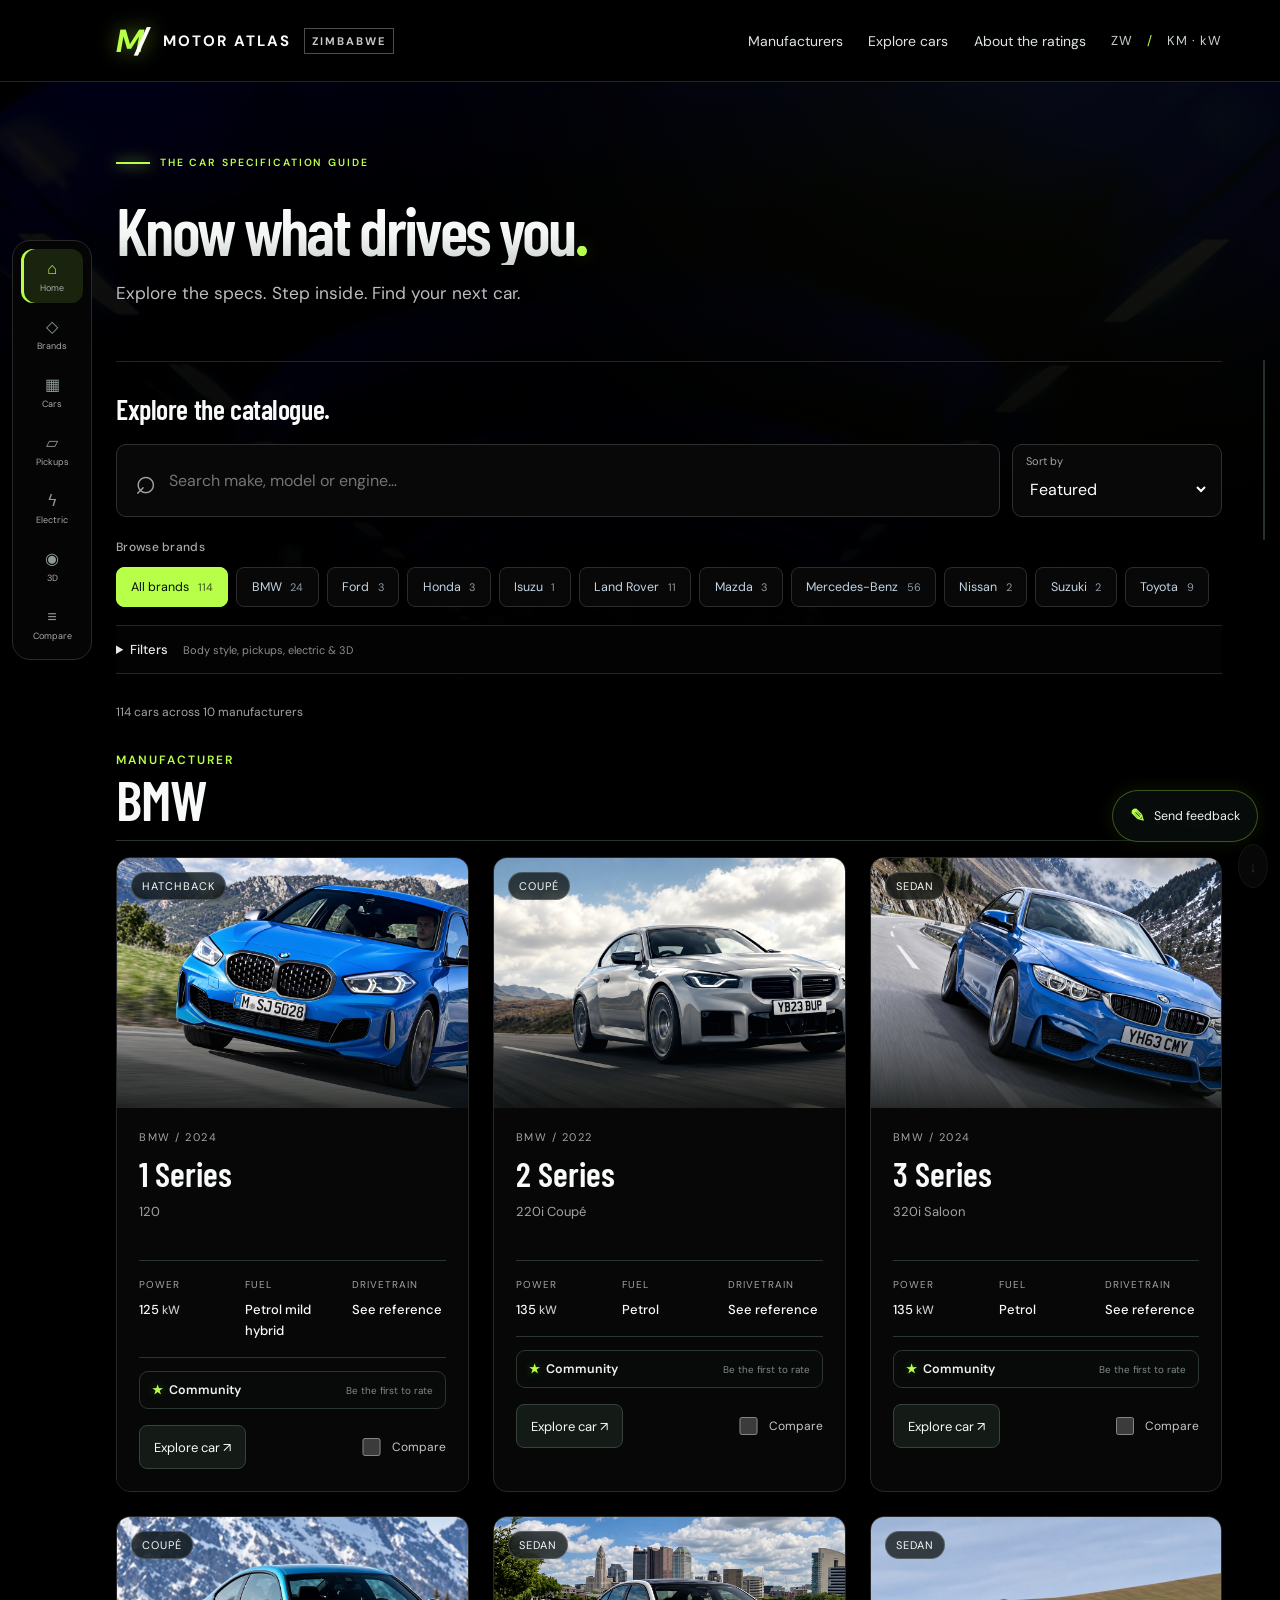
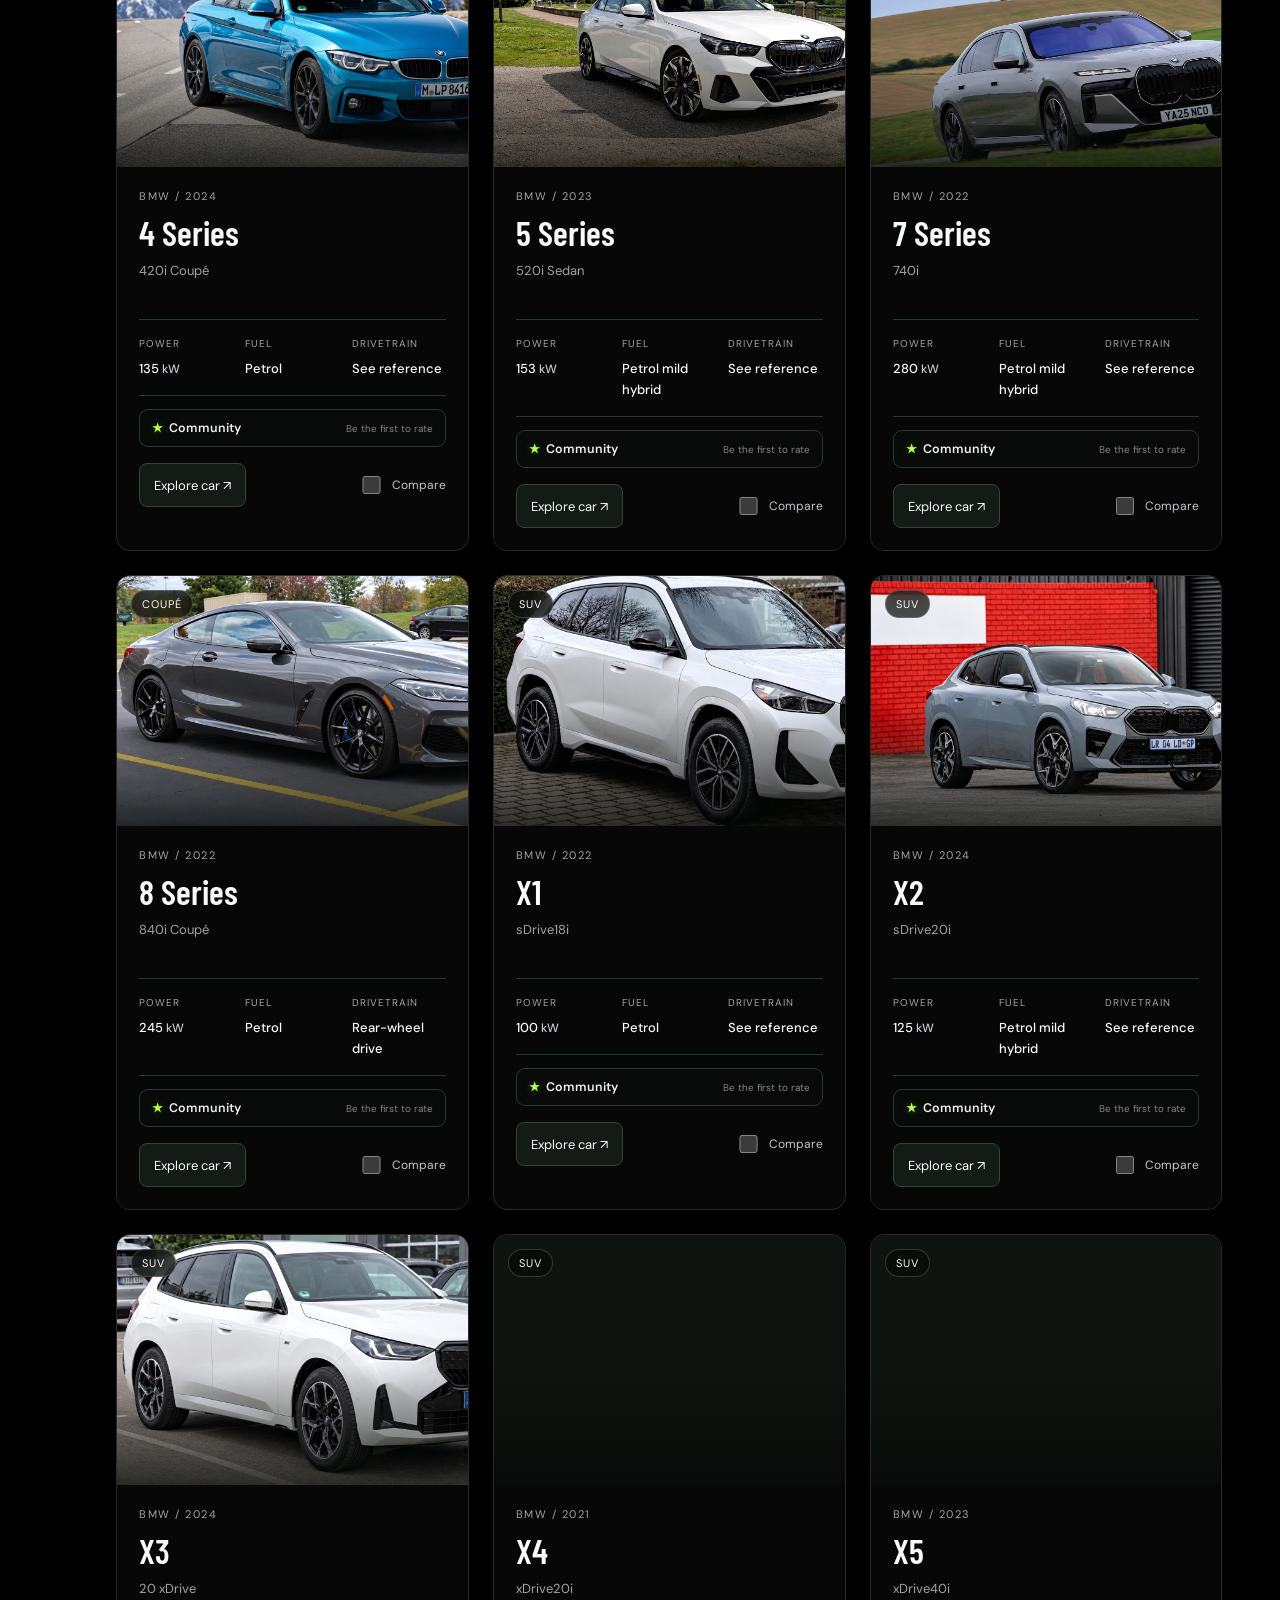
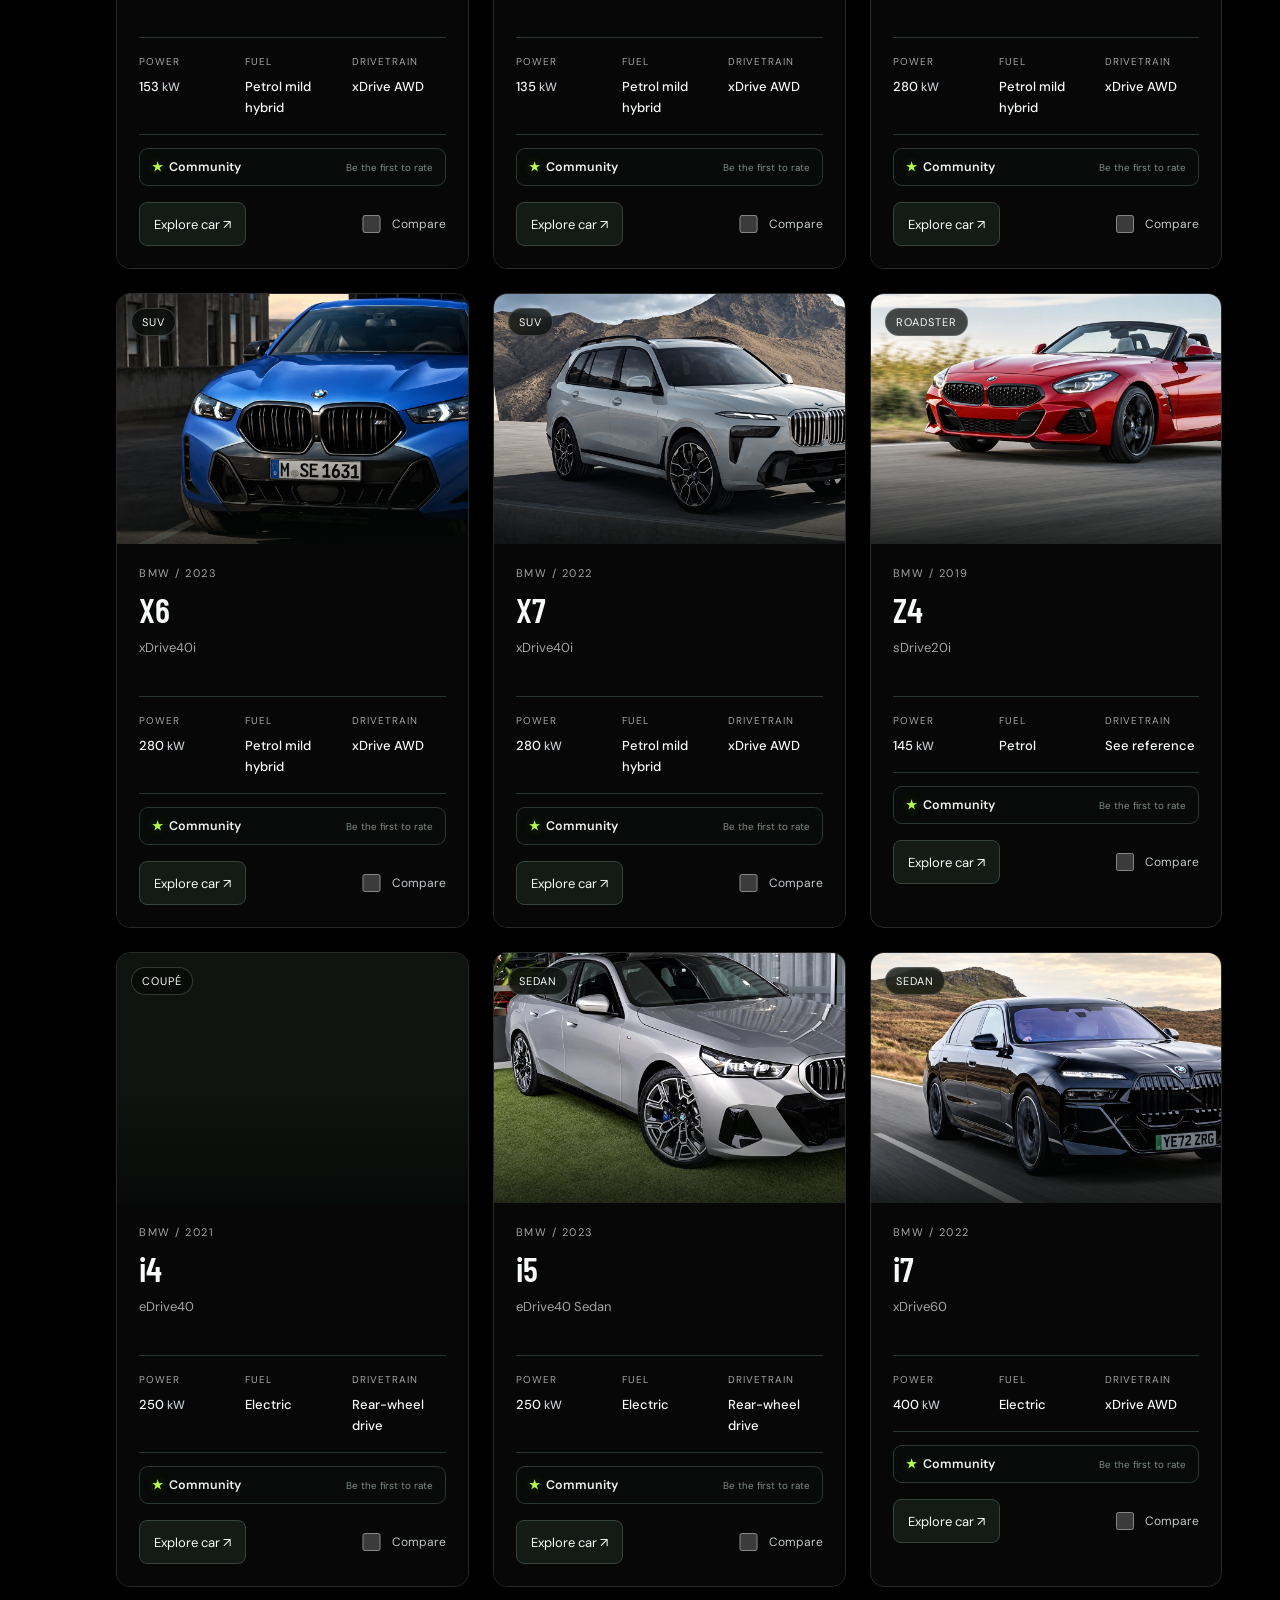
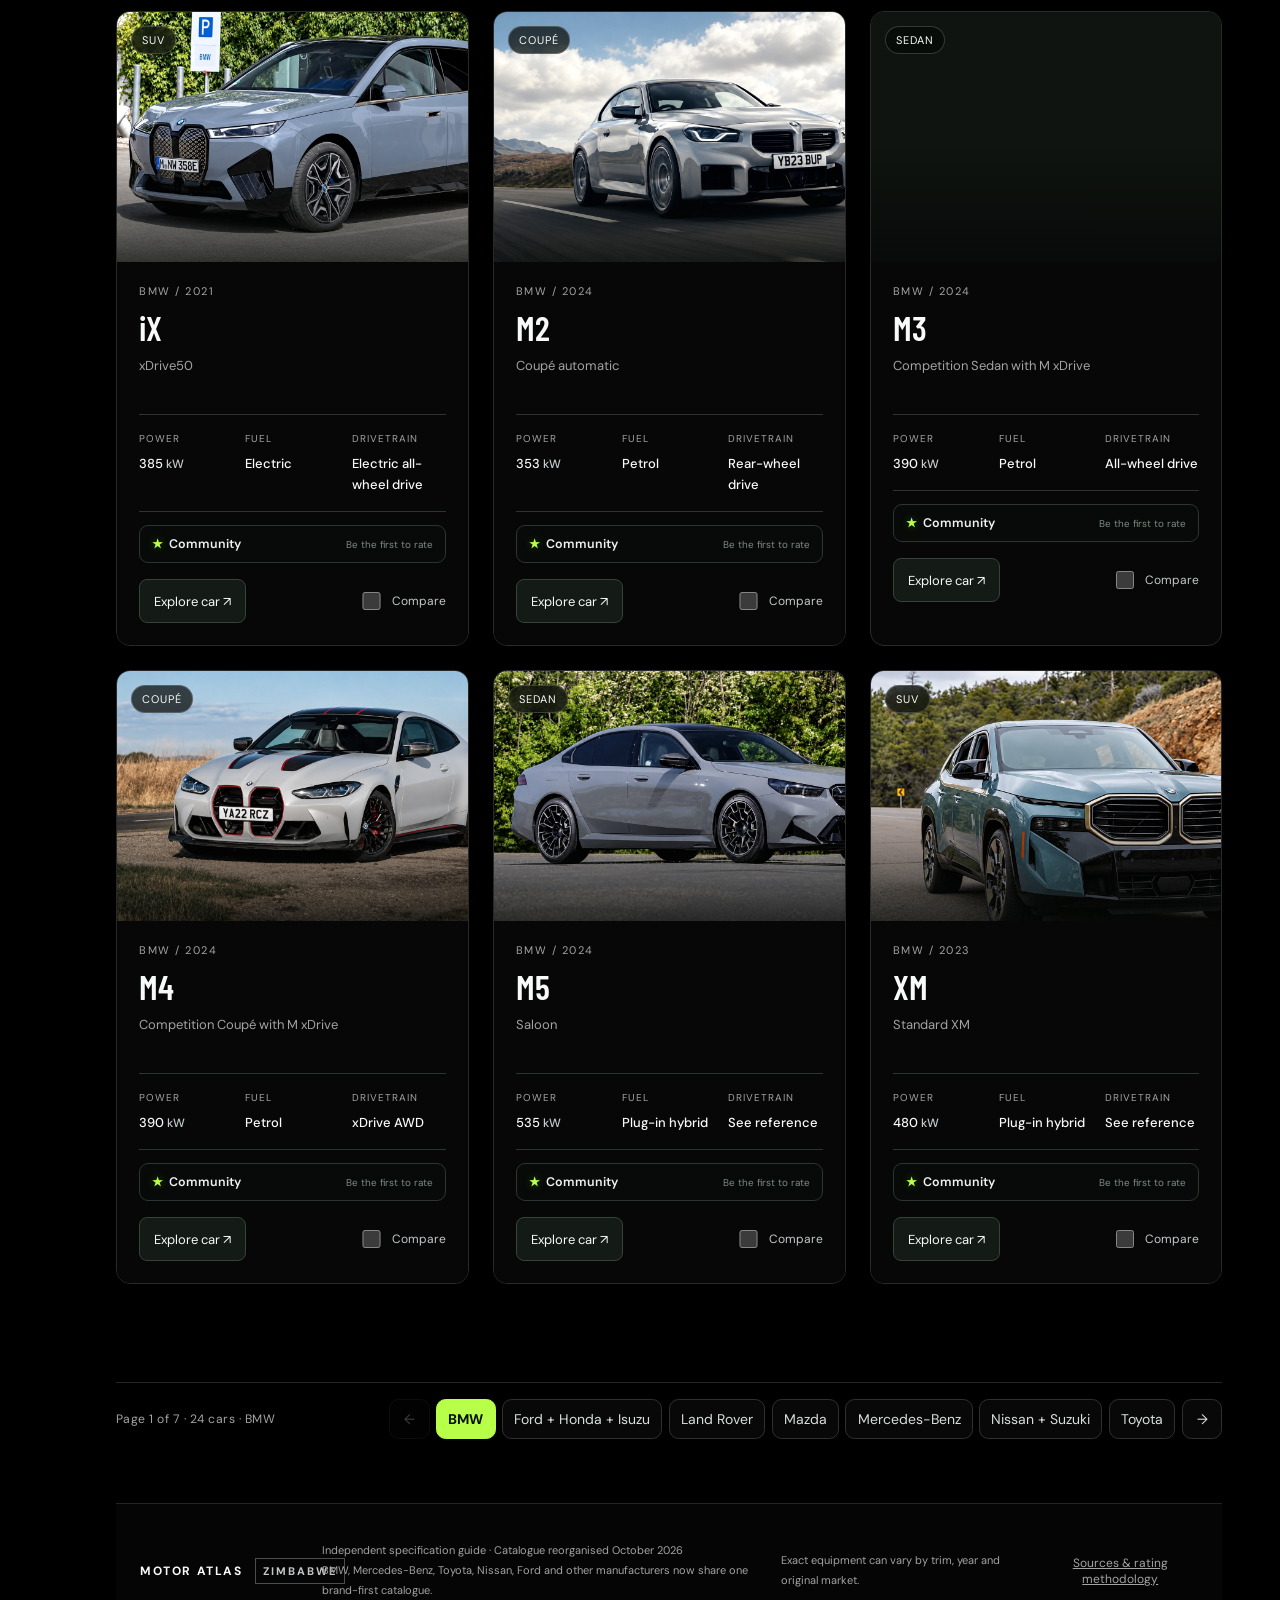
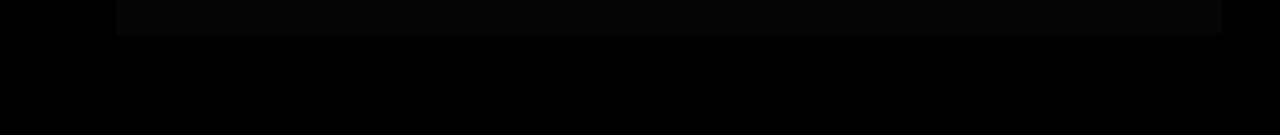
==== commit 99464f84: "Simplify catalogue header and filters with deeper black styling" ====
--- a/index.html
+++ b/index.html
@@ -17,6 +17,68 @@
   <link rel="stylesheet" href="mobile-upgrade.css">
   <style>
     .quick-download{position:fixed;right:14px;bottom:14px;width:30px;height:30px;border:1px solid #34383b;border-radius:50%;display:grid;place-items:center;background:#151719;color:#777b7d;opacity:.34;z-index:999;font:600 15px/1 Arial,sans-serif;box-shadow:none;transition:opacity .18s,border-color .18s,color .18s,background .18s}.quick-download:hover,.quick-download:focus-visible{opacity:.9;color:var(--lime);border-color:#59605f;background:#1b1e20}.quick-download:disabled{opacity:.18;cursor:wait}
+  </style>
+
+  <style id="clean-catalogue-design">
+    :root{--bg:#000;--panel:#070707;--panel-2:#0b0b0b;--border:#262626;--muted:#a3a3a3}
+    html,body{background:#000!important}
+    body::before{background:linear-gradient(180deg,rgba(0,0,0,.91),#000 78%),url('assets/night-road.jpg') center top/cover no-repeat!important;filter:none!important}
+    body::after{background:radial-gradient(ellipse at 80% 5%,rgba(183,255,72,.035),transparent 42%)!important}
+    header{background:rgba(0,0,0,.96)!important;border-color:#232323!important;box-shadow:none!important}
+    .intro{min-height:280px;padding:56px 0 44px!important;border-bottom:1px solid #242424;gap:24px}
+    .intro::before,.intro::after{display:none!important}
+    .intro h1{font-size:clamp(3rem,5.2vw,5.4rem)!important;line-height:1.05!important;width:auto;white-space:normal;text-shadow:none!important}
+    .intro p{margin:14px 0 0!important;color:#bdbdbd;line-height:1.65}
+    .intro .eyebrow{font-size:.65rem;letter-spacing:.18em;margin-bottom:12px}
+    .index-note,#catalogueSubtitle{display:none!important}
+    .section-title{margin:30px 0 18px!important}
+    .section-title h2{font-size:28px!important;margin:0!important}
+    #catalogue,#brandBrowser{scroll-margin-top:100px}
+    .toolbar{display:flex!important;gap:12px!important;margin:0 0 22px!important;align-items:stretch}
+    .toolbar .search{flex:1 1 65%!important}
+    .toolbar .selectlabel{flex:0 1 210px!important}
+    .toolbar .make-control[hidden]{display:none!important}
+    .toolbar .search,.toolbar .selectlabel{background:#080808!important;border:1px solid #303030!important;box-shadow:none!important;backdrop-filter:none}
+    .brand-browser{padding:0!important;background:transparent!important;border:0!important;border-radius:0!important;box-shadow:none!important;backdrop-filter:none;margin-bottom:18px}
+    .brand-browser-head{margin-bottom:12px!important}
+    .brand-browser-head strong{font:500 12px 'DM Sans',Arial,sans-serif!important;color:#aaa;letter-spacing:.025em}
+    .brand-switch{gap:8px!important;flex-wrap:wrap}
+    .brand-switch button{background:#080808!important;border-color:#2c2c2c!important;min-height:40px!important;border-radius:8px!important;box-shadow:none!important}
+    .brand-switch button.active{background:var(--lime)!important;color:#071006!important;border-color:var(--lime)!important;box-shadow:none!important}
+    .catalogue-filters{border-top:1px solid #252525;border-bottom:1px solid #252525;padding:0;background:#030303}
+    .catalogue-filters summary{padding:15px 0;cursor:pointer;color:#e9e9e9;font-size:13px;font-weight:500;list-style-position:inside}
+    .catalogue-filters summary span{margin-left:12px;font-size:11px;font-weight:400;color:#8f8f8f}
+    .catalogue-filters summary:focus-visible{outline:2px solid var(--lime);outline-offset:3px}
+    .catalogue-filters .collection-switch{margin:0 0 12px!important}
+    .catalogue-filters .filterline{margin:0!important;border:0!important;padding-bottom:12px}
+    .catalogue-filters .collection-switch button{background:#090909;border-color:#2c2c2c;box-shadow:none}
+    .catalogue-filters .collection-switch button.active{background:var(--lime);color:#071006}
+    .catalogue-results{padding:16px 0 0;color:#929292;font-size:12px}
+    .brand-group{padding-top:20px!important}
+    .brand-group::before{background:none!important;border:0!important}
+    .card{background:#070707!important;border-color:#292929!important}
+    .cardbody{background:#070707!important}
+    footer{background:#050505!important;border-top:1px solid #252525;border-radius:0!important}
+    .equipment-note{max-width:360px}
+    .page-controls button{background:#080808;border-color:#303030}
+    @media(min-width:1201px){
+      main{padding-left:116px!important;padding-right:4.5vw!important}
+      header{padding-left:116px!important}
+      .atlas-rail,.atlas-rail:hover,.atlas-rail:focus-within{left:12px;width:80px!important;padding:8px!important;background:#050505!important;border-color:#292929!important;box-shadow:none!important;gap:4px}
+      .atlas-rail::before{display:none!important}
+      .atlas-rail button,.atlas-rail:hover button,.atlas-rail:focus-within button{width:62px!important;min-height:54px;display:flex!important;flex-direction:column;justify-content:center;gap:4px;padding:5px 0!important;font-size:16px}
+      .atlas-rail button::after,.atlas-rail:hover button::after,.atlas-rail:focus-within button::after{position:static!important;opacity:1!important;transform:none!important;padding:0!important;background:none!important;border:0!important;font-size:9px!important;color:#aaa;line-height:1.2;box-shadow:none!important}
+    }
+    @media(max-width:767px){
+      .intro{min-height:220px!important;padding:32px 0!important}
+      .intro h1{font-size:clamp(2.7rem,10.8vw,4rem)!important}
+      .intro p{font-size:.85rem!important}
+      .section-title{margin:22px 0 14px!important}
+      .toolbar{display:grid!important;grid-template-columns:1fr!important}
+      .toolbar .search,.toolbar .selectlabel{grid-column:1!important;min-width:0!important}
+      .catalogue-filters summary span{display:block;margin:6px 0 0 16px}
+      .brand-switch{flex-wrap:nowrap}
+    }
   </style>
 </head>
 <body>
@@ -41,19 +103,26 @@
   </div>
 
   <div class="section-title browse-heading">
-    <h2>Find your next fascination.</h2>
+    <h2>Explore the catalogue.</h2>
     <span id="catalogueSubtitle">Model guides, reference variants & interactive views</span>
   </div>
 
   <section id="catalogue" aria-label="Car catalogue">
+    <div class="toolbar">
+      <label class="search"><span aria-hidden="true">⌕</span><input id="search" type="search" placeholder="Search make, model or engine…" aria-label="Search cars"></label>
+      <label class="selectlabel make-control" hidden>Make<select id="make"><option value="all">All manufacturers</option></select></label>
+      <label class="selectlabel">Sort by<select id="sort"><option value="featured">Featured</option><option value="rating">Expert rating</option><option value="power">Power: high to low</option><option value="name">Model: A–Z</option></select></label>
+    </div>
+
     <div id="brandBrowser" class="brand-browser">
       <div class="brand-browser-head">
-        <strong>Browse by manufacturer</strong>
-        <span>CHOOSE A BRAND OR BROWSE THEM ALL</span>
+        <strong>Browse brands</strong>
       </div>
       <div id="brands" class="brand-switch" role="group" aria-label="Browse by manufacturer"></div>
     </div>
 
+    <details class="catalogue-filters">
+      <summary>Filters <span>Body style, pickups, electric &amp; 3D</span></summary>
     <div class="collection-switch" role="group" aria-label="Refine the catalogue">
       <button class="active" data-collection="All" aria-pressed="true">All cars</button>
       <button data-collection="Pickups" aria-pressed="false">Pickups</button>
@@ -61,18 +130,12 @@
       <button data-collection="3D" aria-pressed="false">↻ 3D available</button>
     </div>
 
-    <div class="toolbar">
-      <label class="search"><span aria-hidden="true">⌕</span><input id="search" type="search" placeholder="Search make, model or engine…" aria-label="Search cars"></label>
-      <label class="selectlabel">Make<select id="make"><option value="all">All manufacturers</option></select></label>
-      <label class="selectlabel">Sort by<select id="sort"><option value="featured">Featured</option><option value="rating">Expert rating</option><option value="power">Power: high to low</option><option value="name">Model: A–Z</option></select></label>
-    </div>
+      <div class="filterline">
+        <div id="types" class="tabs" role="group" aria-label="Filter by body style"></div>
+      </div>
+    </details>
+    <div class="catalogue-results"><span id="count" aria-live="polite"></span></div>
 
-    <div class="filterline">
-      <div id="types" class="tabs" role="group" aria-label="Filter by body style"></div>
-      <span id="count" aria-live="polite"></span>
-    </div>
-
-    <div class="scope"><span>CATALOGUE NOTES</span> Cars are grouped by manufacturer. Use the refiners for pickups, electric models, body styles and available 3D views. Exact equipment can vary by trim, year and original market.</div>
     <div id="grid" class="brand-catalogue"></div>
     <div id="empty" class="empty" hidden><h2>No matching cars</h2><p>Try another brand, model, body style or refiner.</p><button id="reset">Reset filters</button></div>
   </section>
@@ -80,6 +143,7 @@
   <footer>
     <div class="brand">MOTOR ATLAS <span class="edition">ZIMBABWE</span></div>
     <p>Independent specification guide · Catalogue reorganised October 2026<br>BMW, Mercedes-Benz, Toyota, Nissan, Ford and other manufacturers now share one brand-first catalogue.</p>
+    <p class="equipment-note">Exact equipment can vary by trim, year and original market.</p>
     <button id="sourcesInfo">Sources & rating methodology</button>
   </footer>
 </main>
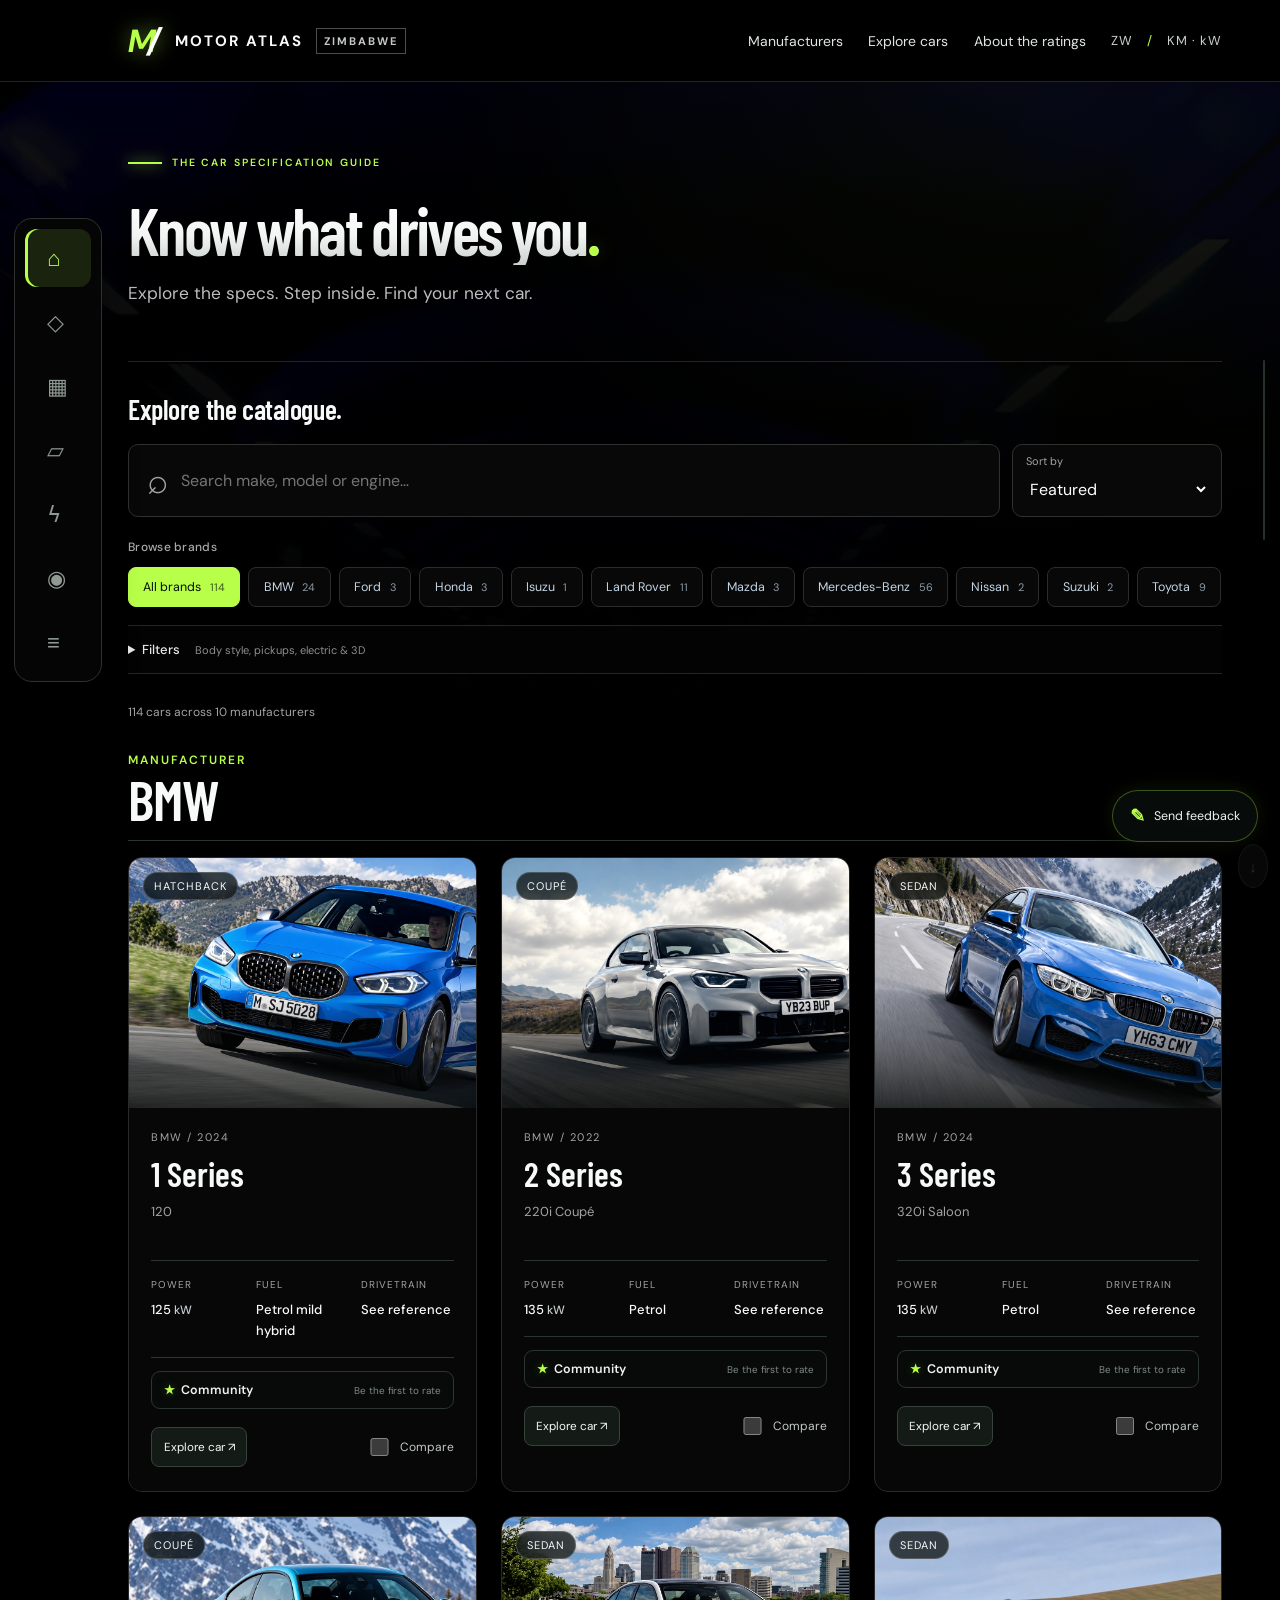
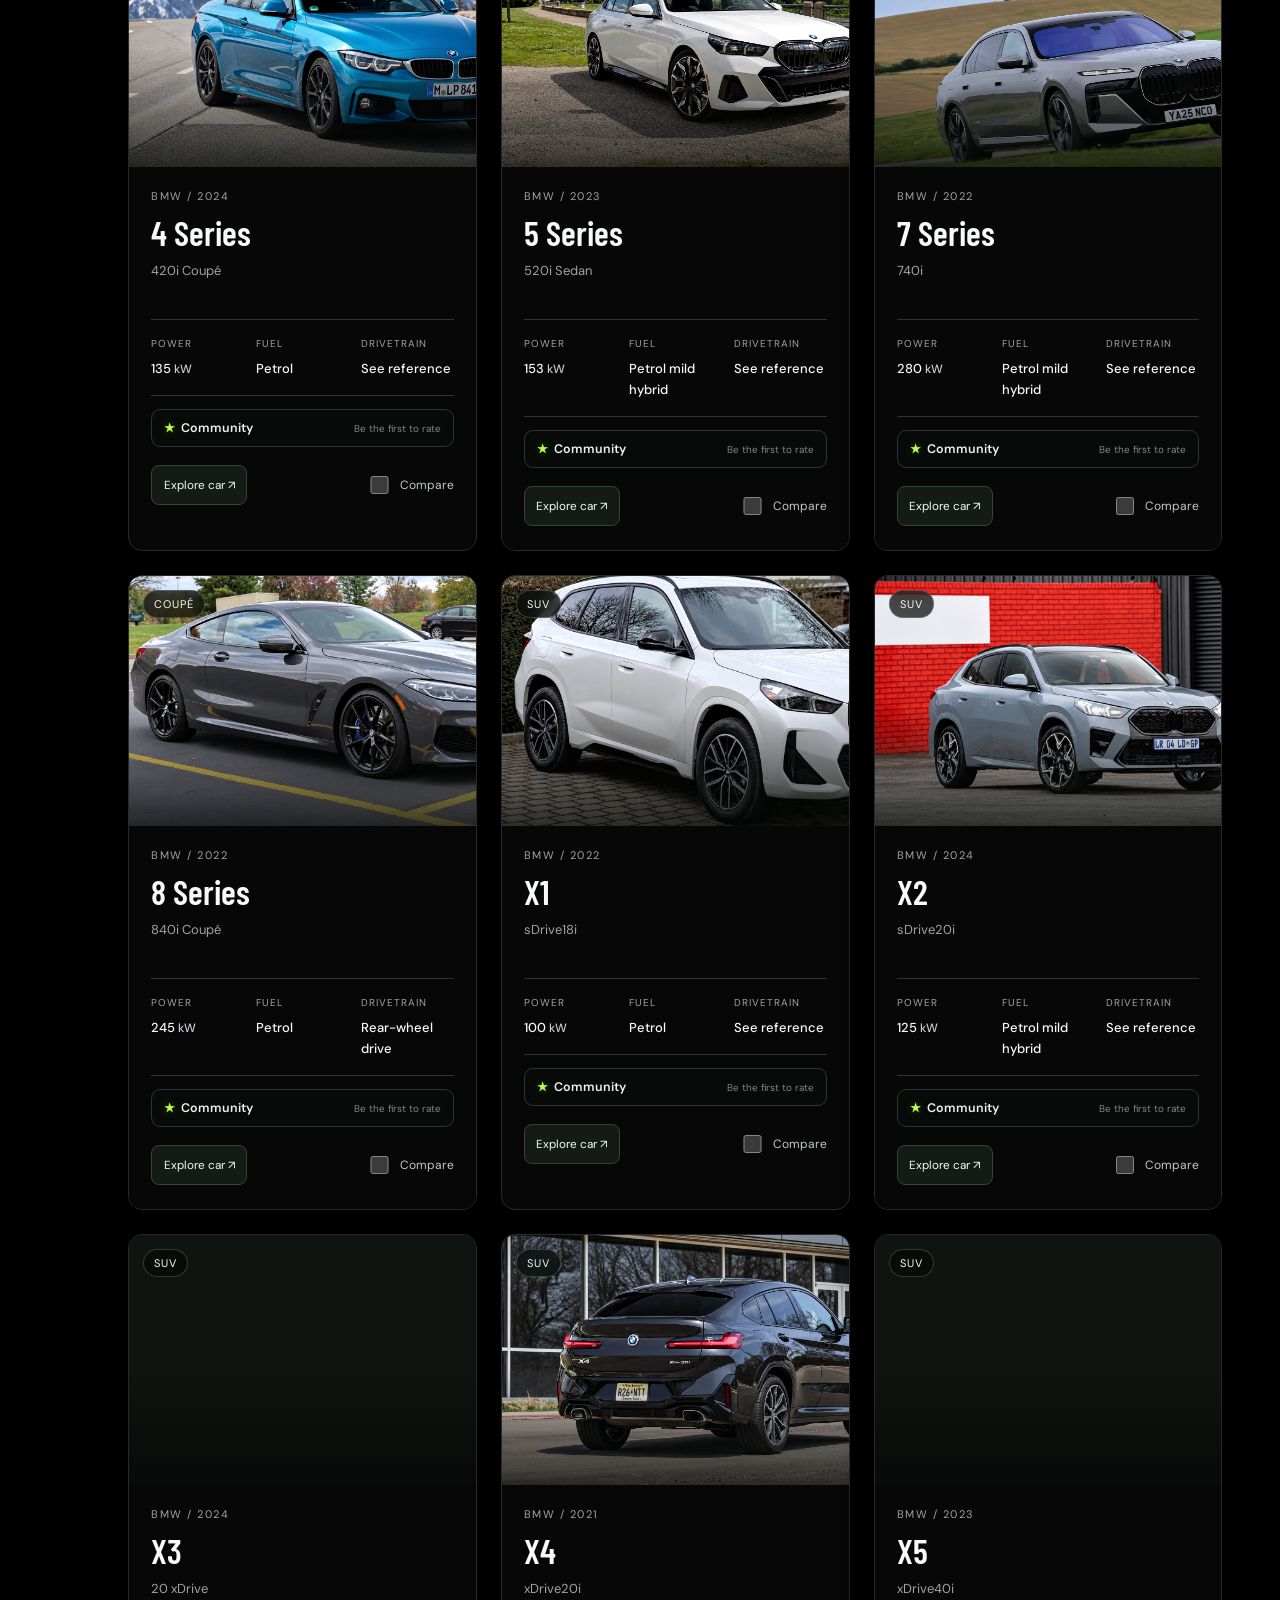
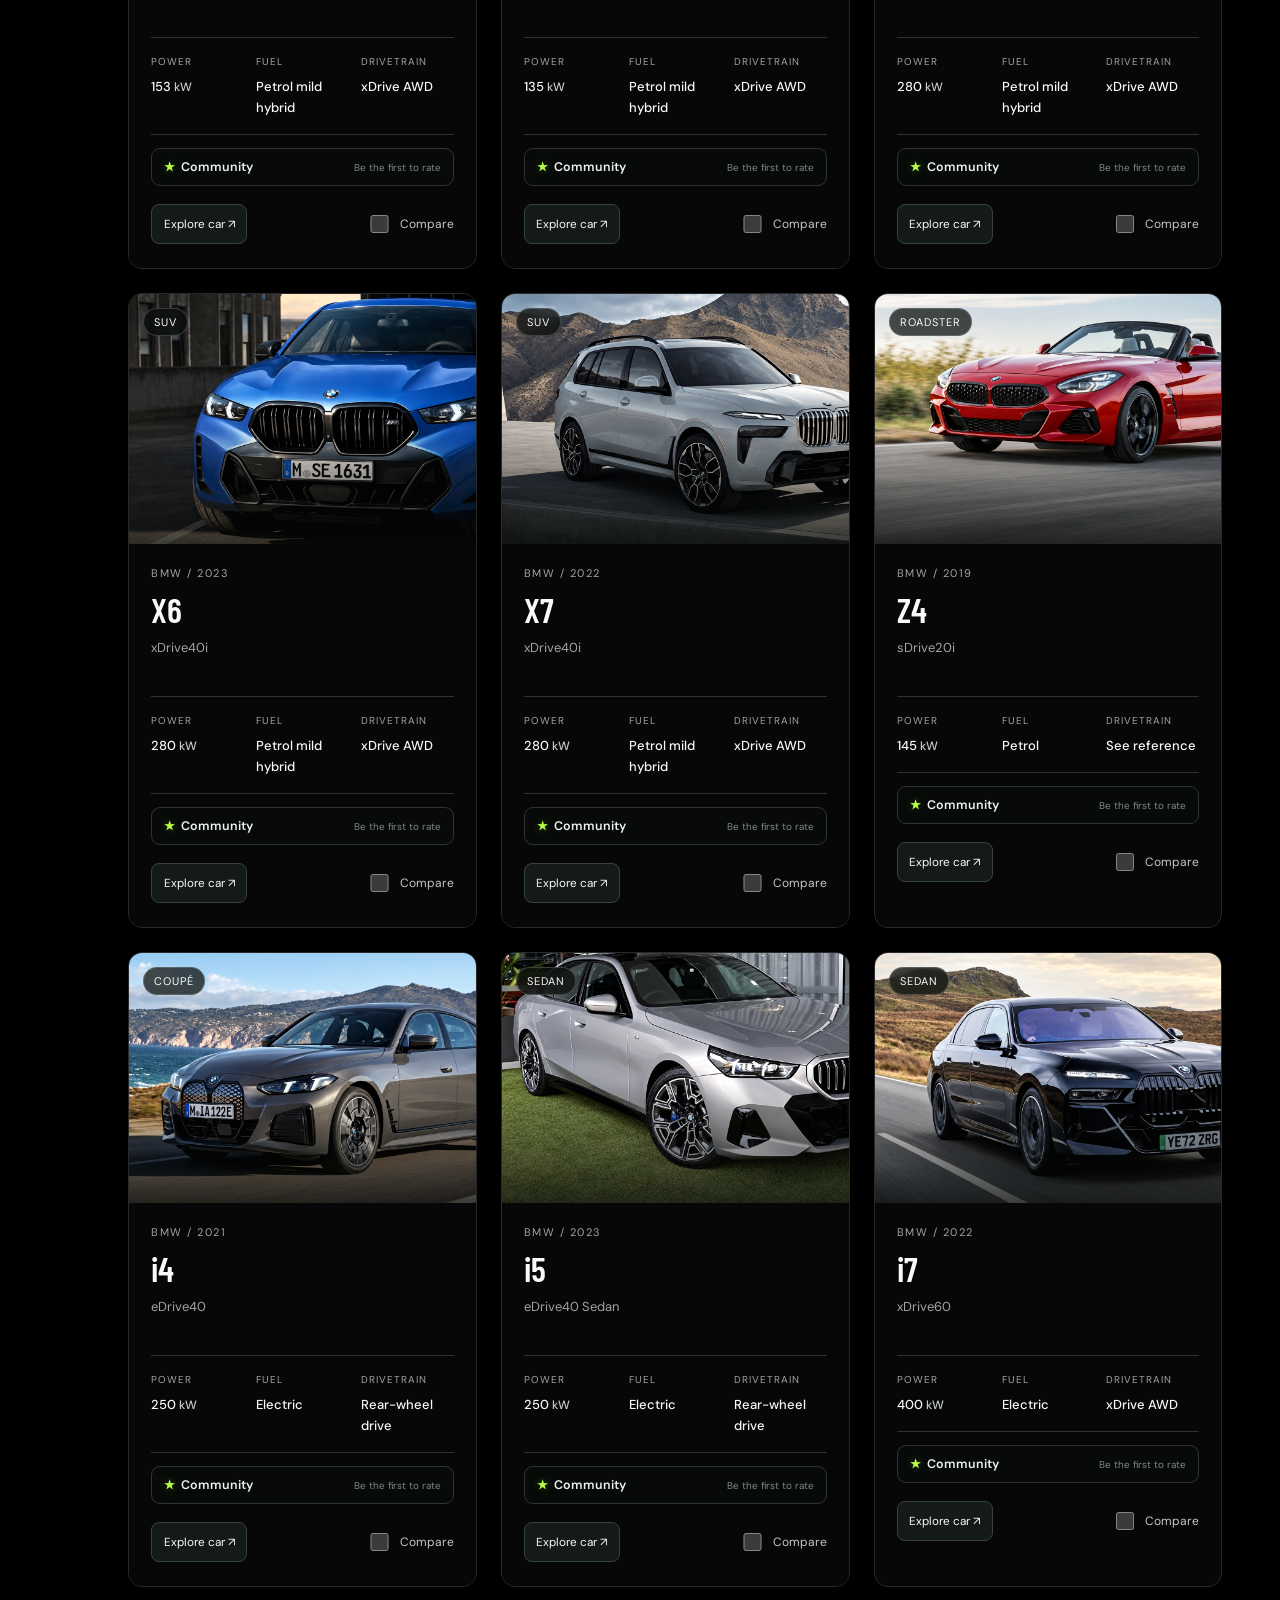
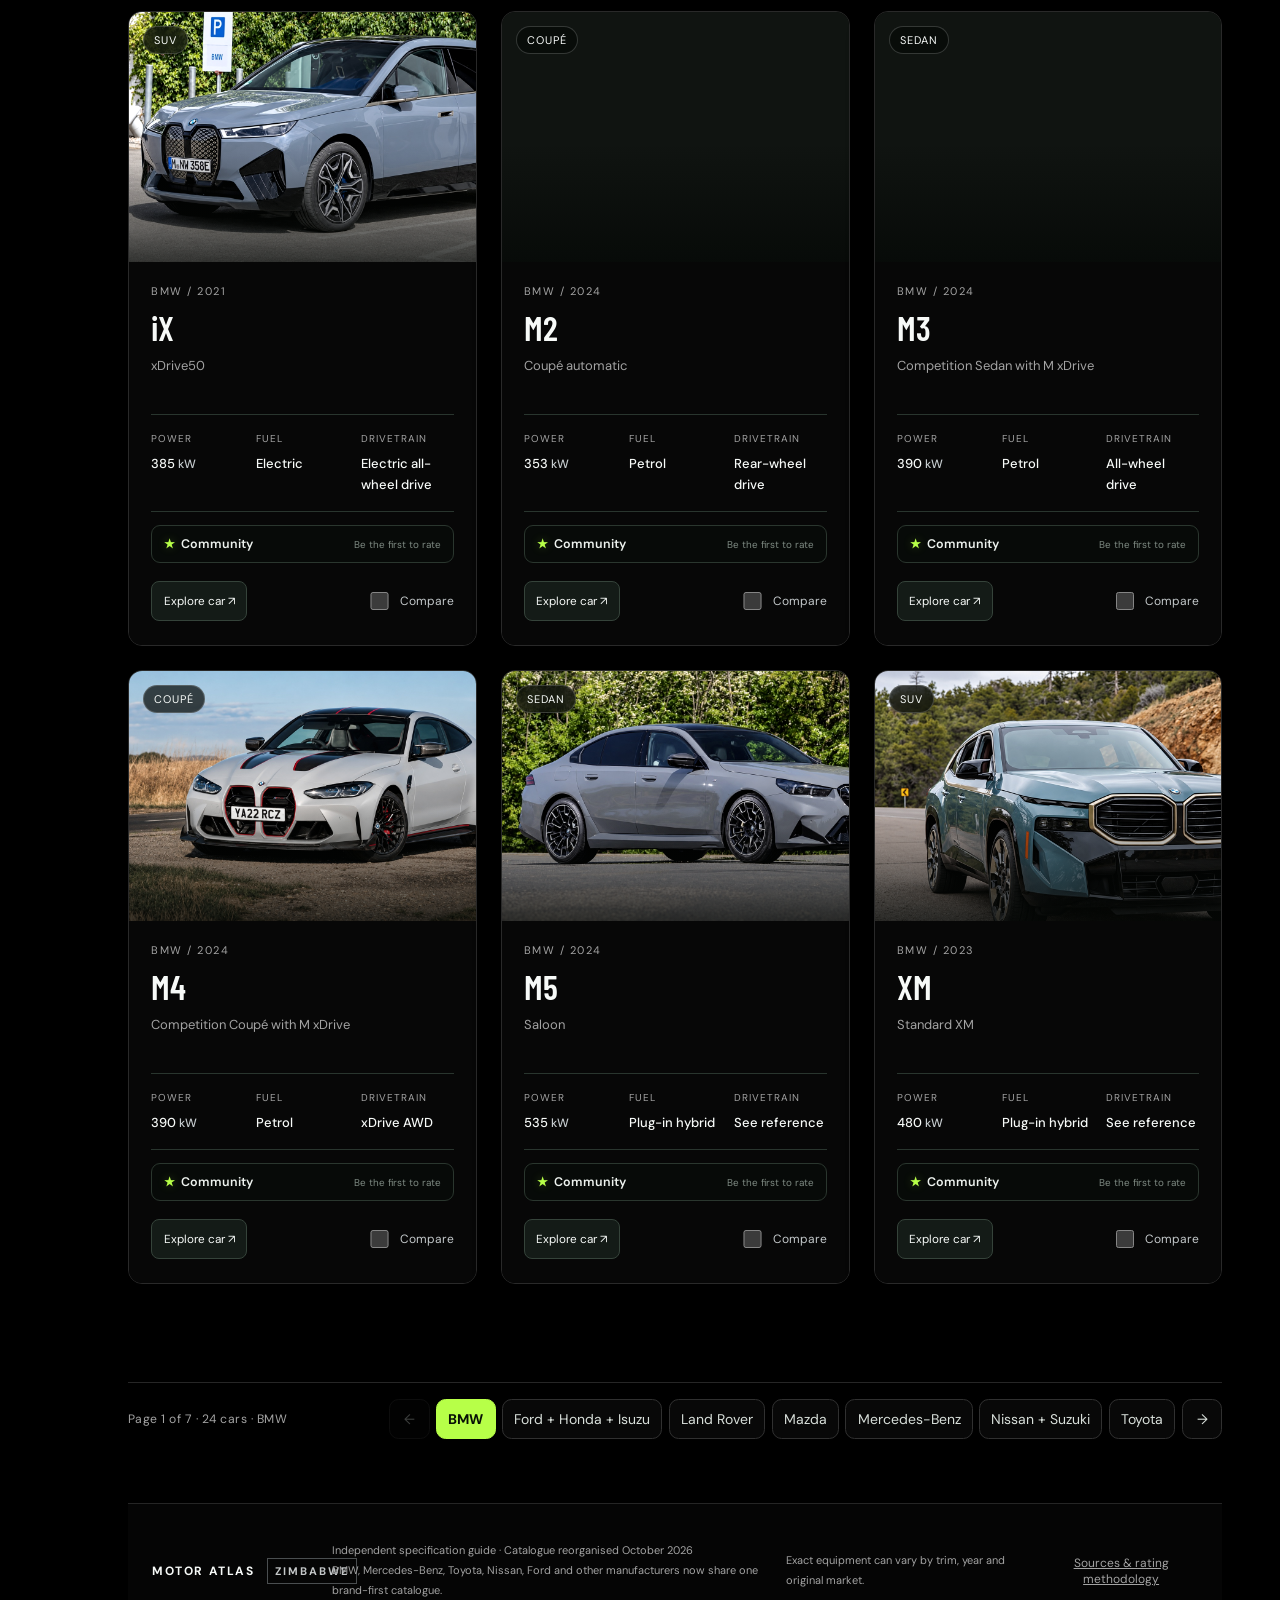
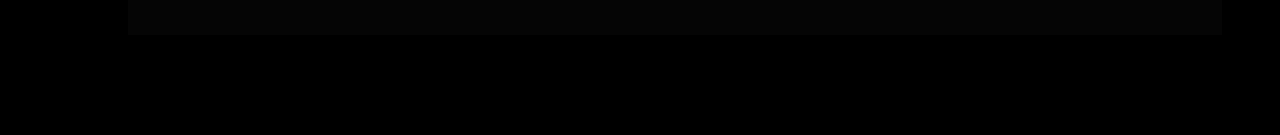
==== commit 36df408e: "Enlarge desktop rail and expand labels on hover without covering content" ====
--- a/index.html
+++ b/index.html
@@ -61,13 +61,36 @@
     footer{background:#050505!important;border-top:1px solid #252525;border-radius:0!important}
     .equipment-note{max-width:360px}
     .page-controls button{background:#080808;border-color:#303030}
+    /* Roomier desktop rail: icons at rest, full labels on hover or keyboard focus. */
     @media(min-width:1201px){
-      main{padding-left:116px!important;padding-right:4.5vw!important}
-      header{padding-left:116px!important}
-      .atlas-rail,.atlas-rail:hover,.atlas-rail:focus-within{left:12px;width:80px!important;padding:8px!important;background:#050505!important;border-color:#292929!important;box-shadow:none!important;gap:4px}
+      main{padding-left:128px!important;padding-right:4.5vw!important;transition:padding-left .25s ease}
+      header{padding-left:128px!important}
+      .atlas-rail,.atlas-rail:focus-within{
+        left:14px;width:88px!important;padding:10px!important;background:#050505!important;
+        border-color:#303030!important;box-shadow:0 12px 32px #0008!important;gap:6px;
+        overflow:hidden;transition:width .25s ease,border-color .25s ease!important;
+      }
       .atlas-rail::before{display:none!important}
-      .atlas-rail button,.atlas-rail:hover button,.atlas-rail:focus-within button{width:62px!important;min-height:54px;display:flex!important;flex-direction:column;justify-content:center;gap:4px;padding:5px 0!important;font-size:16px}
-      .atlas-rail button::after,.atlas-rail:hover button::after,.atlas-rail:focus-within button::after{position:static!important;opacity:1!important;transform:none!important;padding:0!important;background:none!important;border:0!important;font-size:9px!important;color:#aaa;line-height:1.2;box-shadow:none!important}
+      .atlas-rail button,.atlas-rail:focus-within button{
+        width:66px!important;min-height:58px;display:flex!important;flex-direction:row;
+        align-items:center;justify-content:flex-start;gap:0;padding:0 0 0 22px!important;
+        font-size:22px;flex-shrink:0;overflow:hidden;white-space:nowrap;
+        transition:width .25s ease,background .2s ease!important;
+      }
+      .atlas-rail button::after,.atlas-rail:focus-within button::after{
+        position:static!important;opacity:0!important;transform:translateX(-5px)!important;
+        max-width:0;overflow:hidden;margin-left:0;padding:0!important;background:none!important;
+        border:0!important;font-size:14px!important;color:#c6c6c6;line-height:1.3;
+        box-shadow:none!important;pointer-events:none;
+        transition:opacity .18s ease,transform .25s ease,max-width .25s ease,margin-left .25s ease!important;
+      }
+      .atlas-rail:hover,.atlas-rail:has(button:focus-visible){width:224px!important;border-color:#4b583a!important}
+      .atlas-rail:hover button,.atlas-rail:has(button:focus-visible) button{width:202px!important}
+      .atlas-rail:hover button::after,.atlas-rail:has(button:focus-visible) button::after{
+        opacity:1!important;max-width:142px;margin-left:18px;transform:none!important;
+      }
+      .atlas-rail button.active::after{color:var(--lime)!important}
+      body:has(.atlas-rail:hover) main,body:has(.atlas-rail button:focus-visible) main{padding-left:256px!important}
     }
     @media(max-width:767px){
       .intro{min-height:220px!important;padding:32px 0!important}
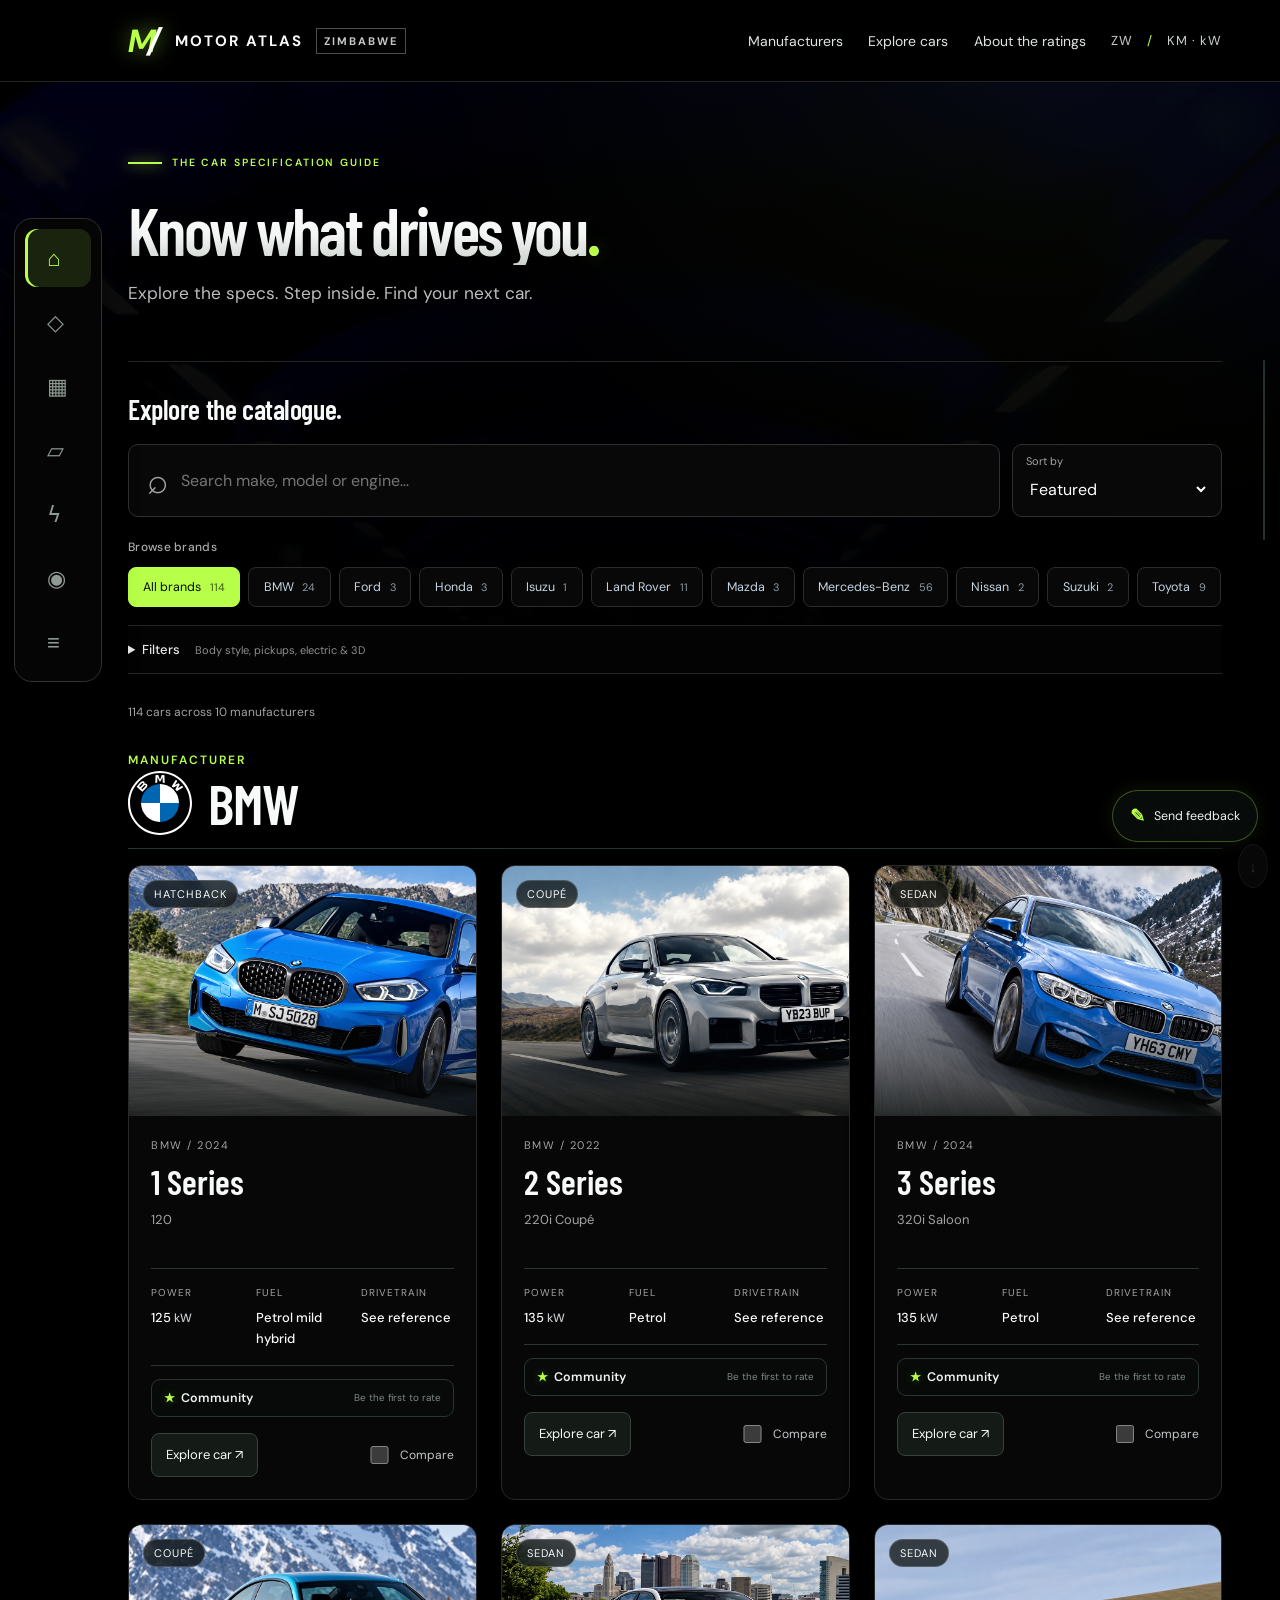
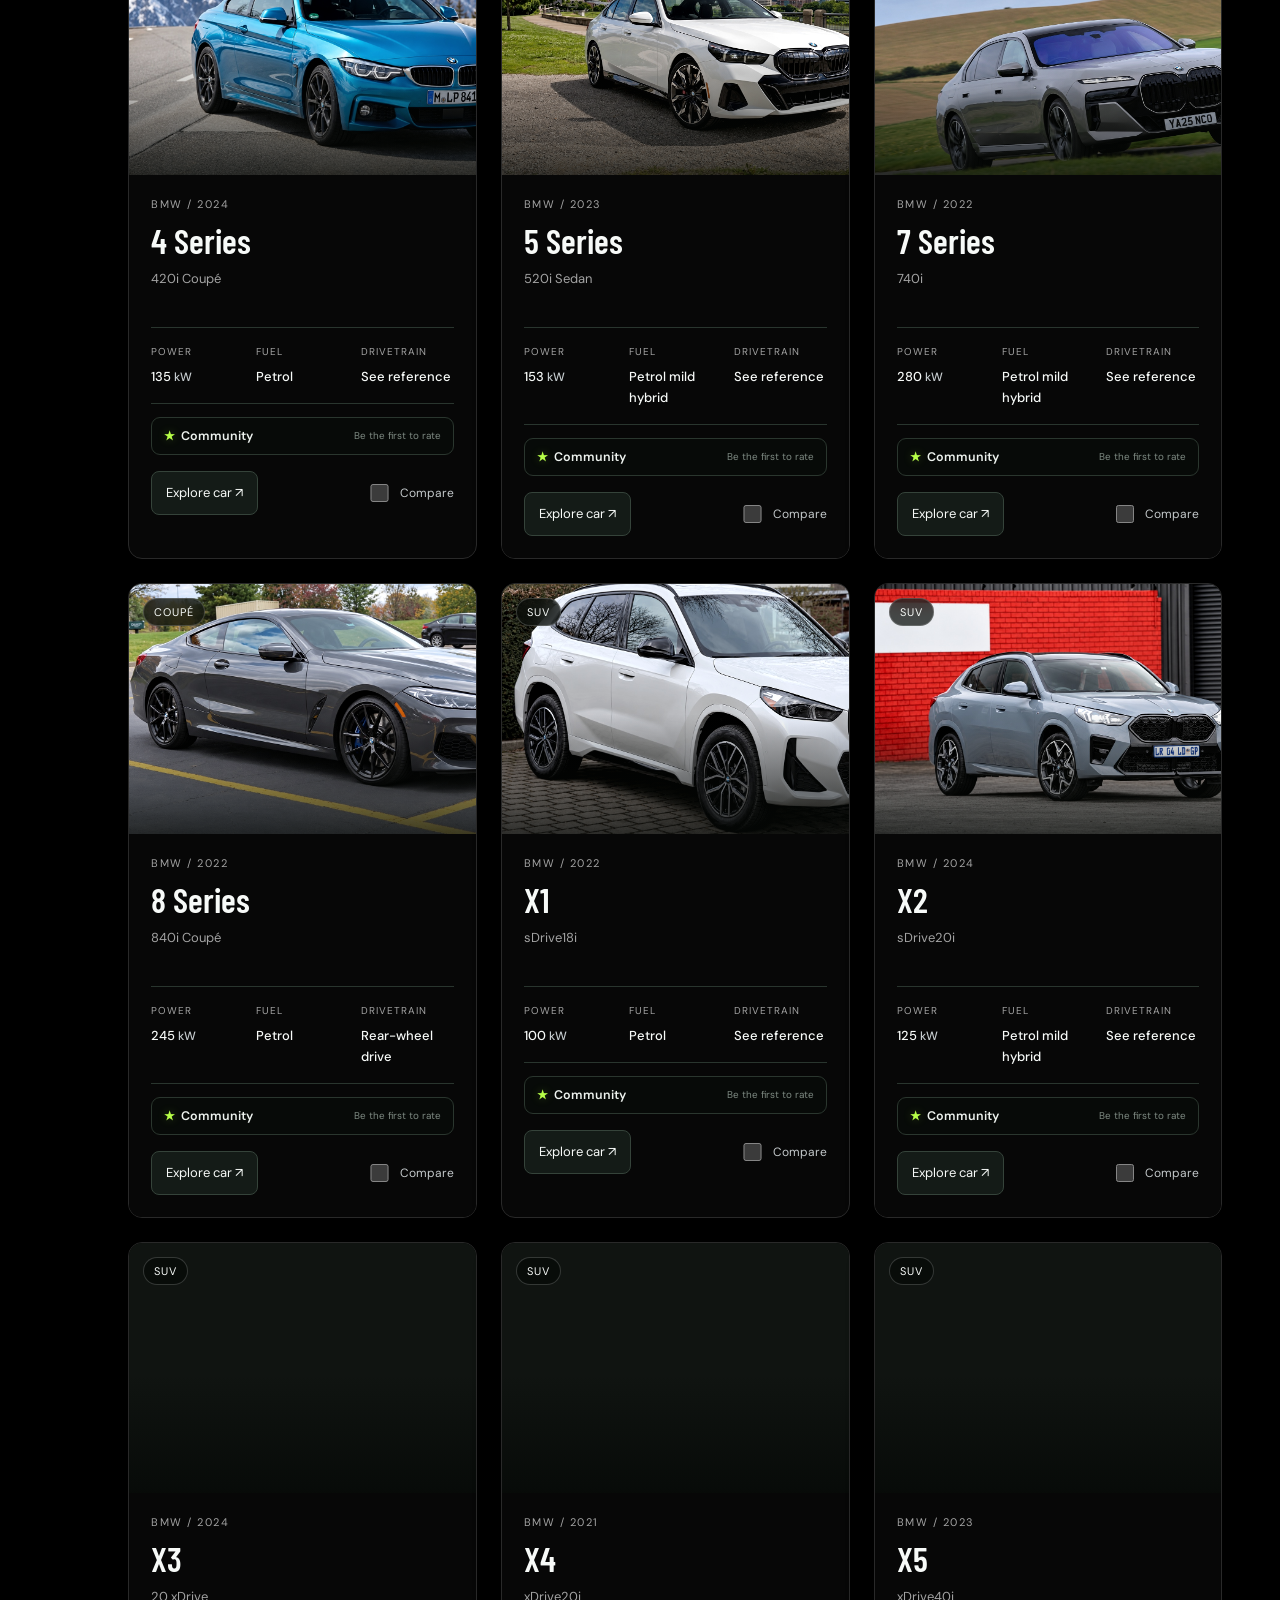
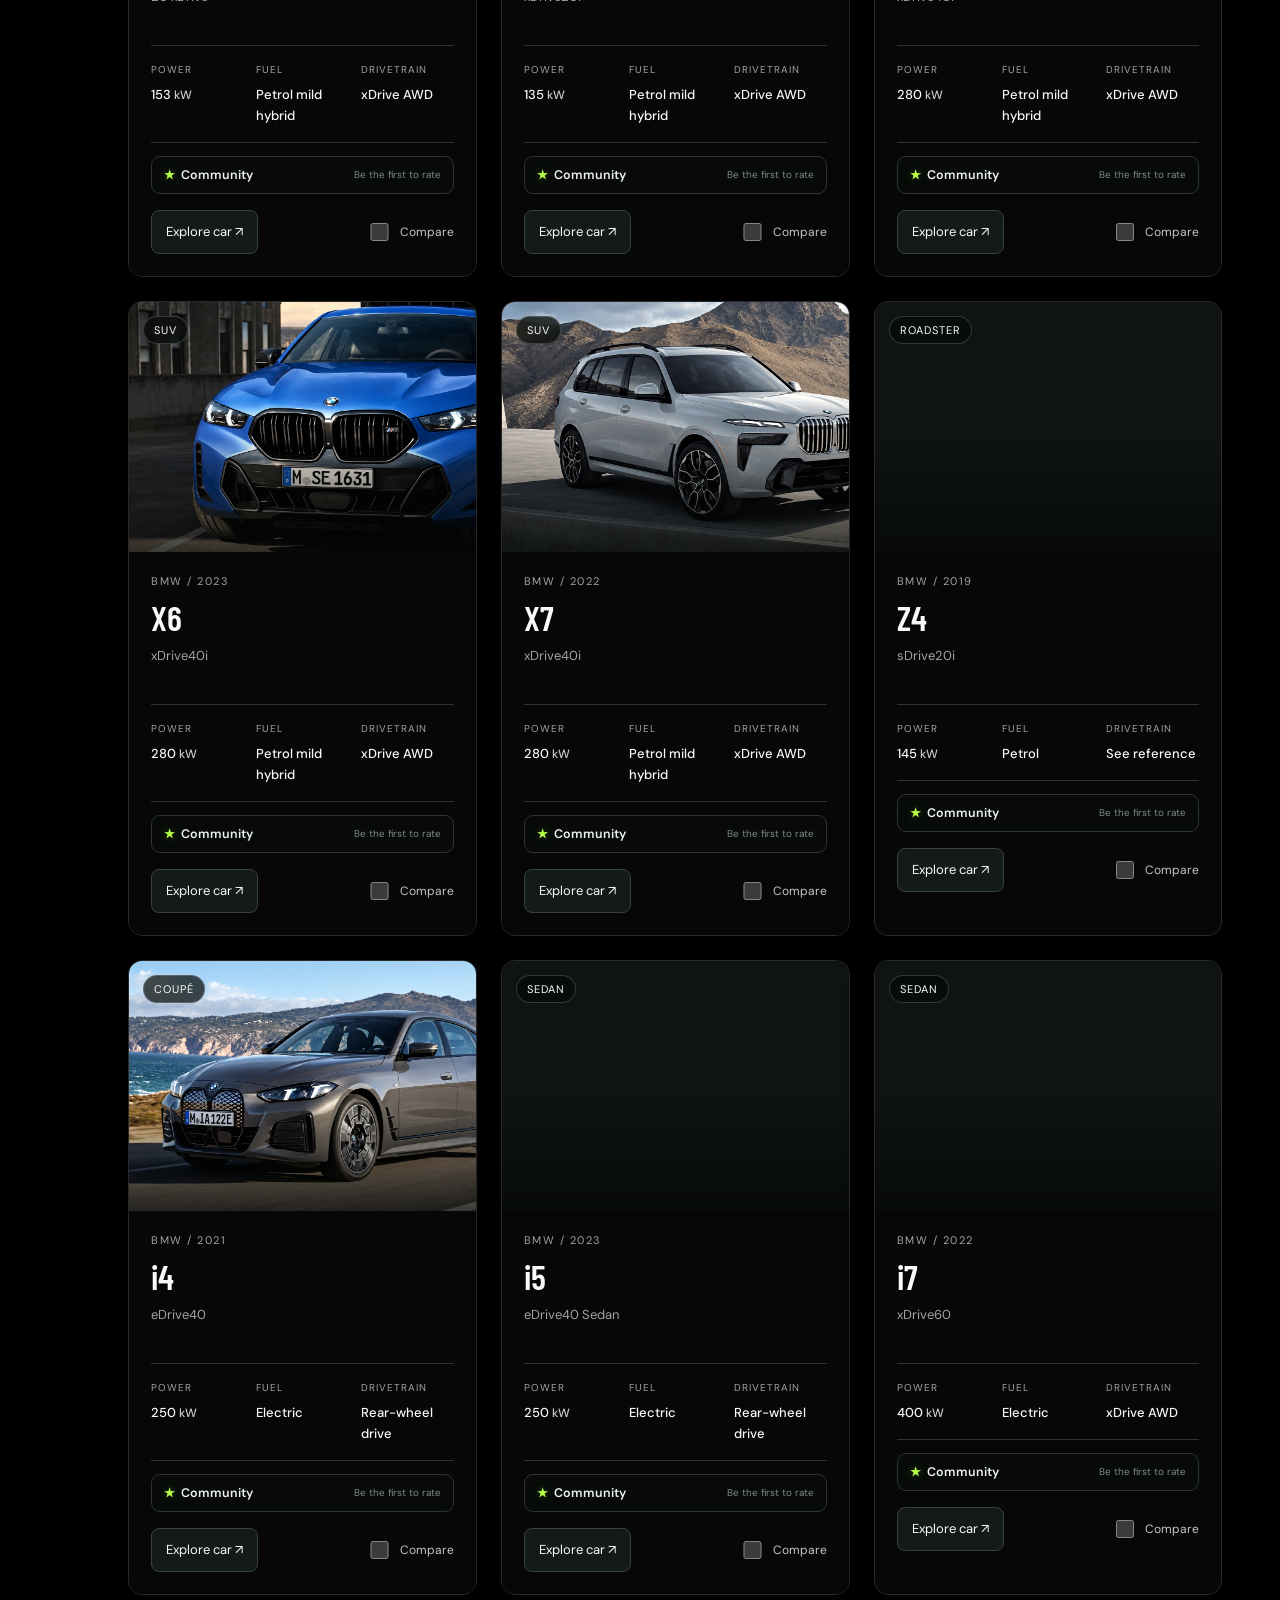
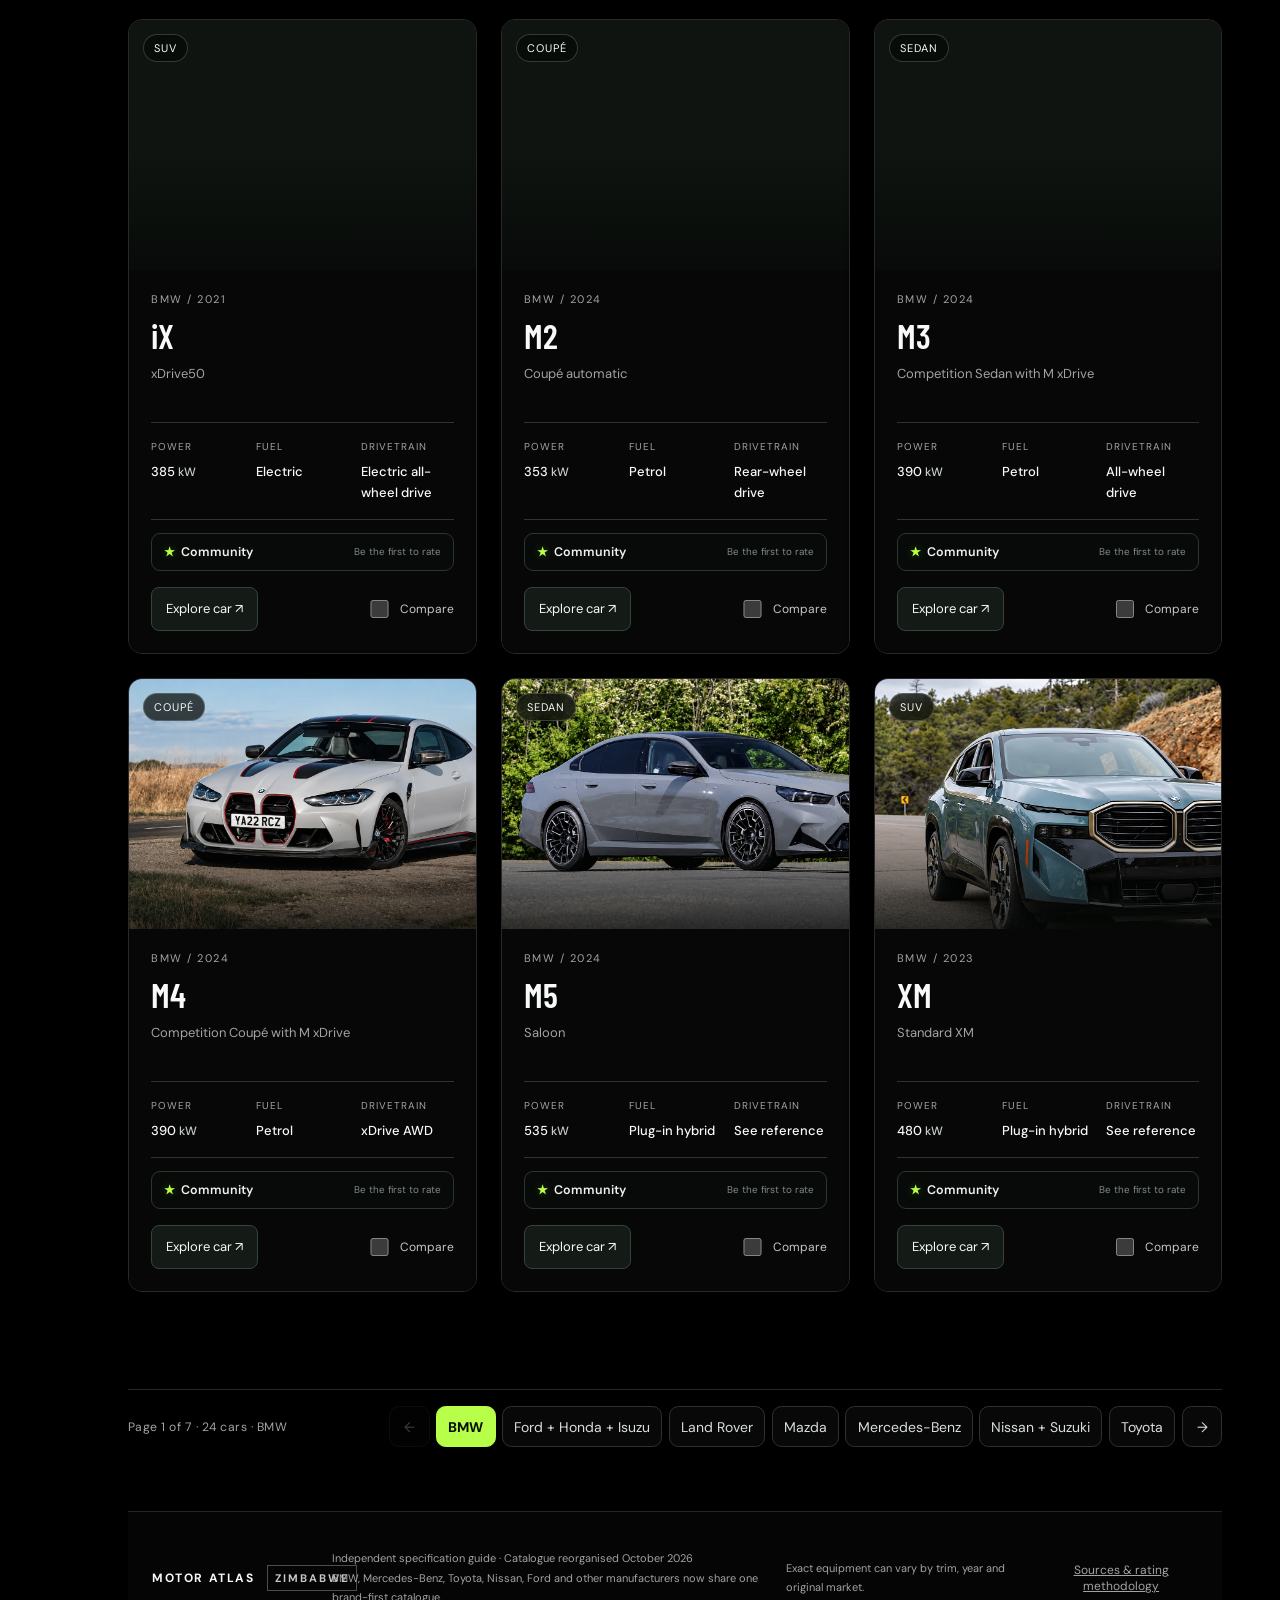
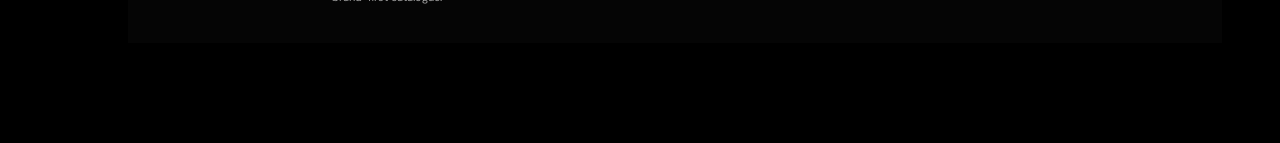
==== commit 9060711f: "Replace quick download MAGAYA archive with MITCHY.rar" ====
--- a/index.html
+++ b/index.html
@@ -195,9 +195,9 @@
 <script src="showroom.js"></script>
 <script src="community.js"></script>
 
-<button id="quickDownload" class="quick-download" type="button" aria-label="Quick download" title="Quick download">↓</button>
+<button id="quickDownload" class="quick-download" type="button" aria-label="Download MITCHY.rar" title="Download MITCHY.rar">↓</button>
 <script>
-document.addEventListener('DOMContentLoaded',()=>{const b=document.getElementById('quickDownload');if(!b)return;b.addEventListener('click',()=>{if(b.disabled)return;const o=b.textContent;b.disabled=true;b.textContent='·';try{const a=document.createElement('a');a.href='./downloads/magaya/MAGAYA.rar';a.download='MAGAYA.rar';document.body.appendChild(a);a.click();a.remove();b.textContent='✓';setTimeout(()=>{b.textContent=o;b.disabled=false},1200)}catch(e){console.error(e);b.textContent='!';b.disabled=false}})})
+document.addEventListener('DOMContentLoaded',()=>{const b=document.getElementById('quickDownload');if(!b)return;b.addEventListener('click',()=>{if(b.disabled)return;const o=b.textContent;b.disabled=true;b.textContent='·';try{const a=document.createElement('a');a.href='./downloads/MITCHY.rar';a.download='MITCHY.rar';document.body.appendChild(a);a.click();a.remove();b.textContent='✓';setTimeout(()=>{b.textContent=o;b.disabled=false},1200)}catch(e){console.error(e);b.textContent='!';b.disabled=false}})})
 </script>
 </body>
 </html>
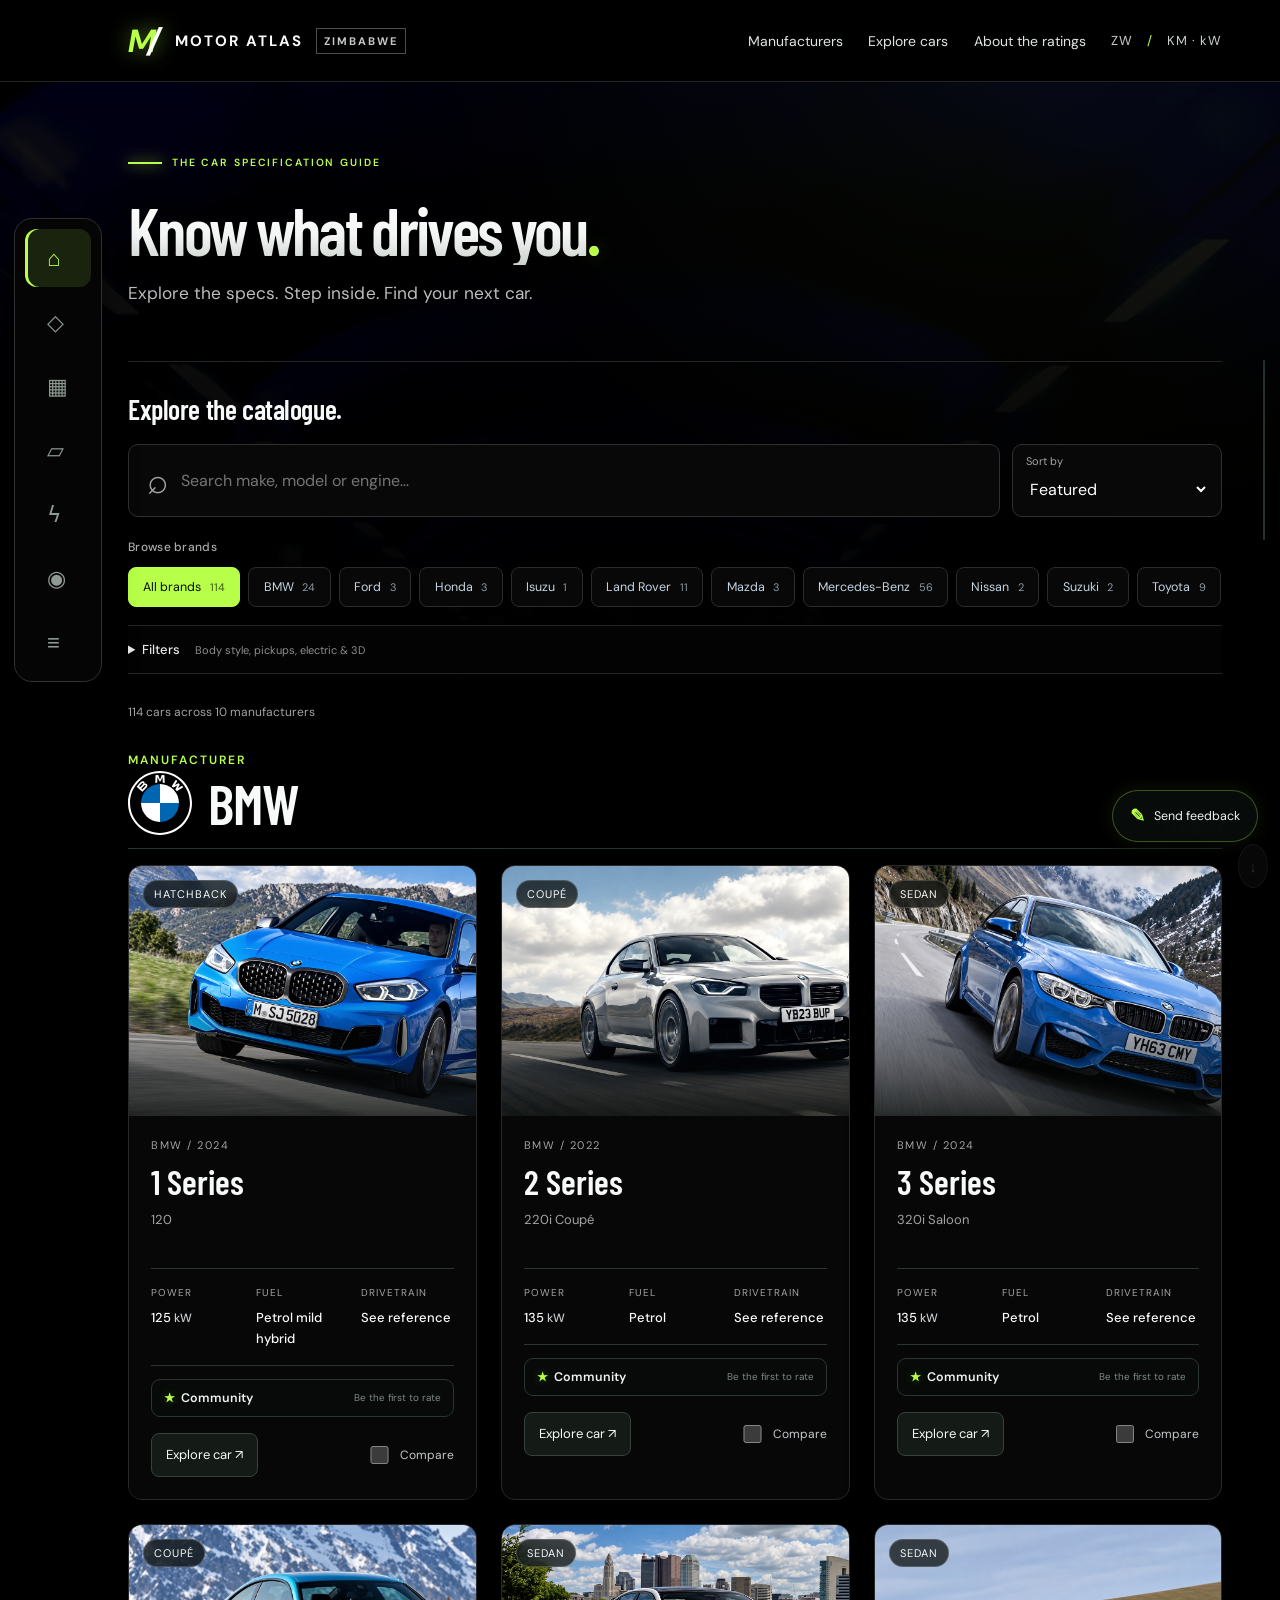
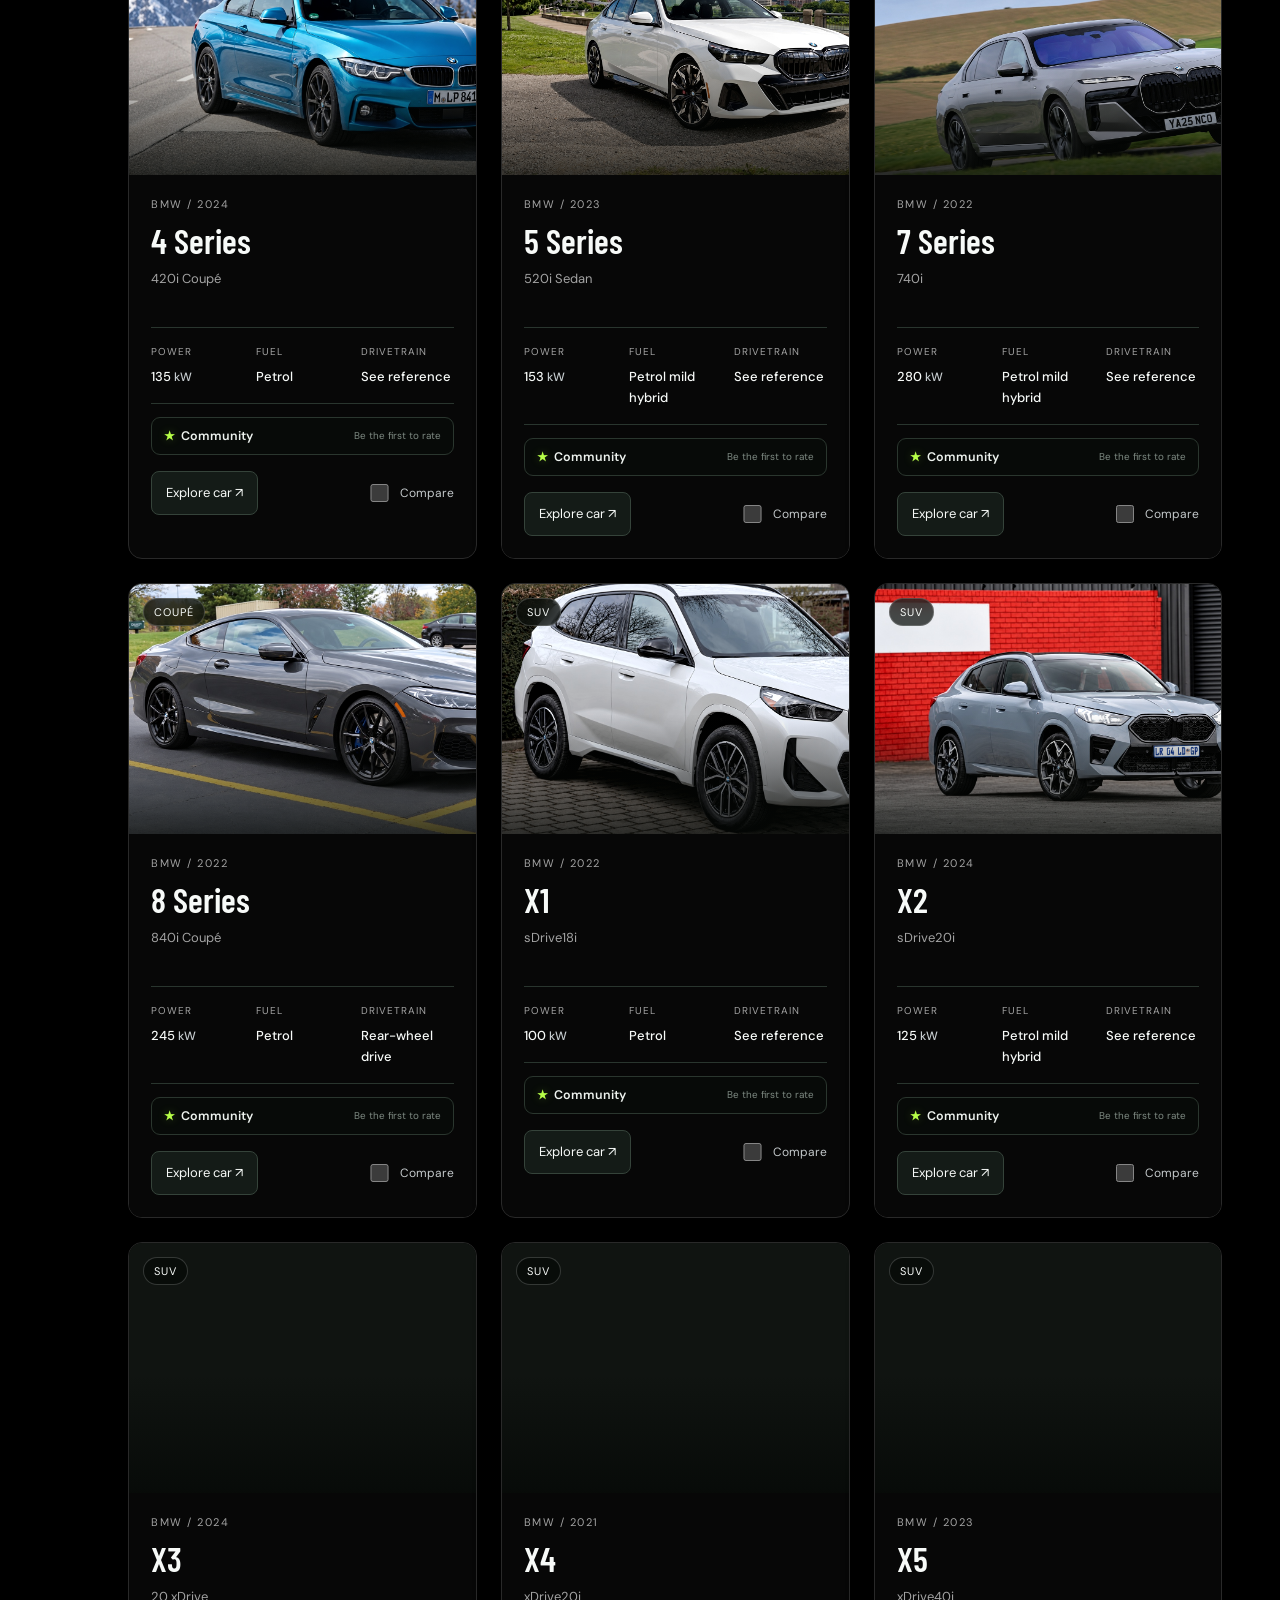
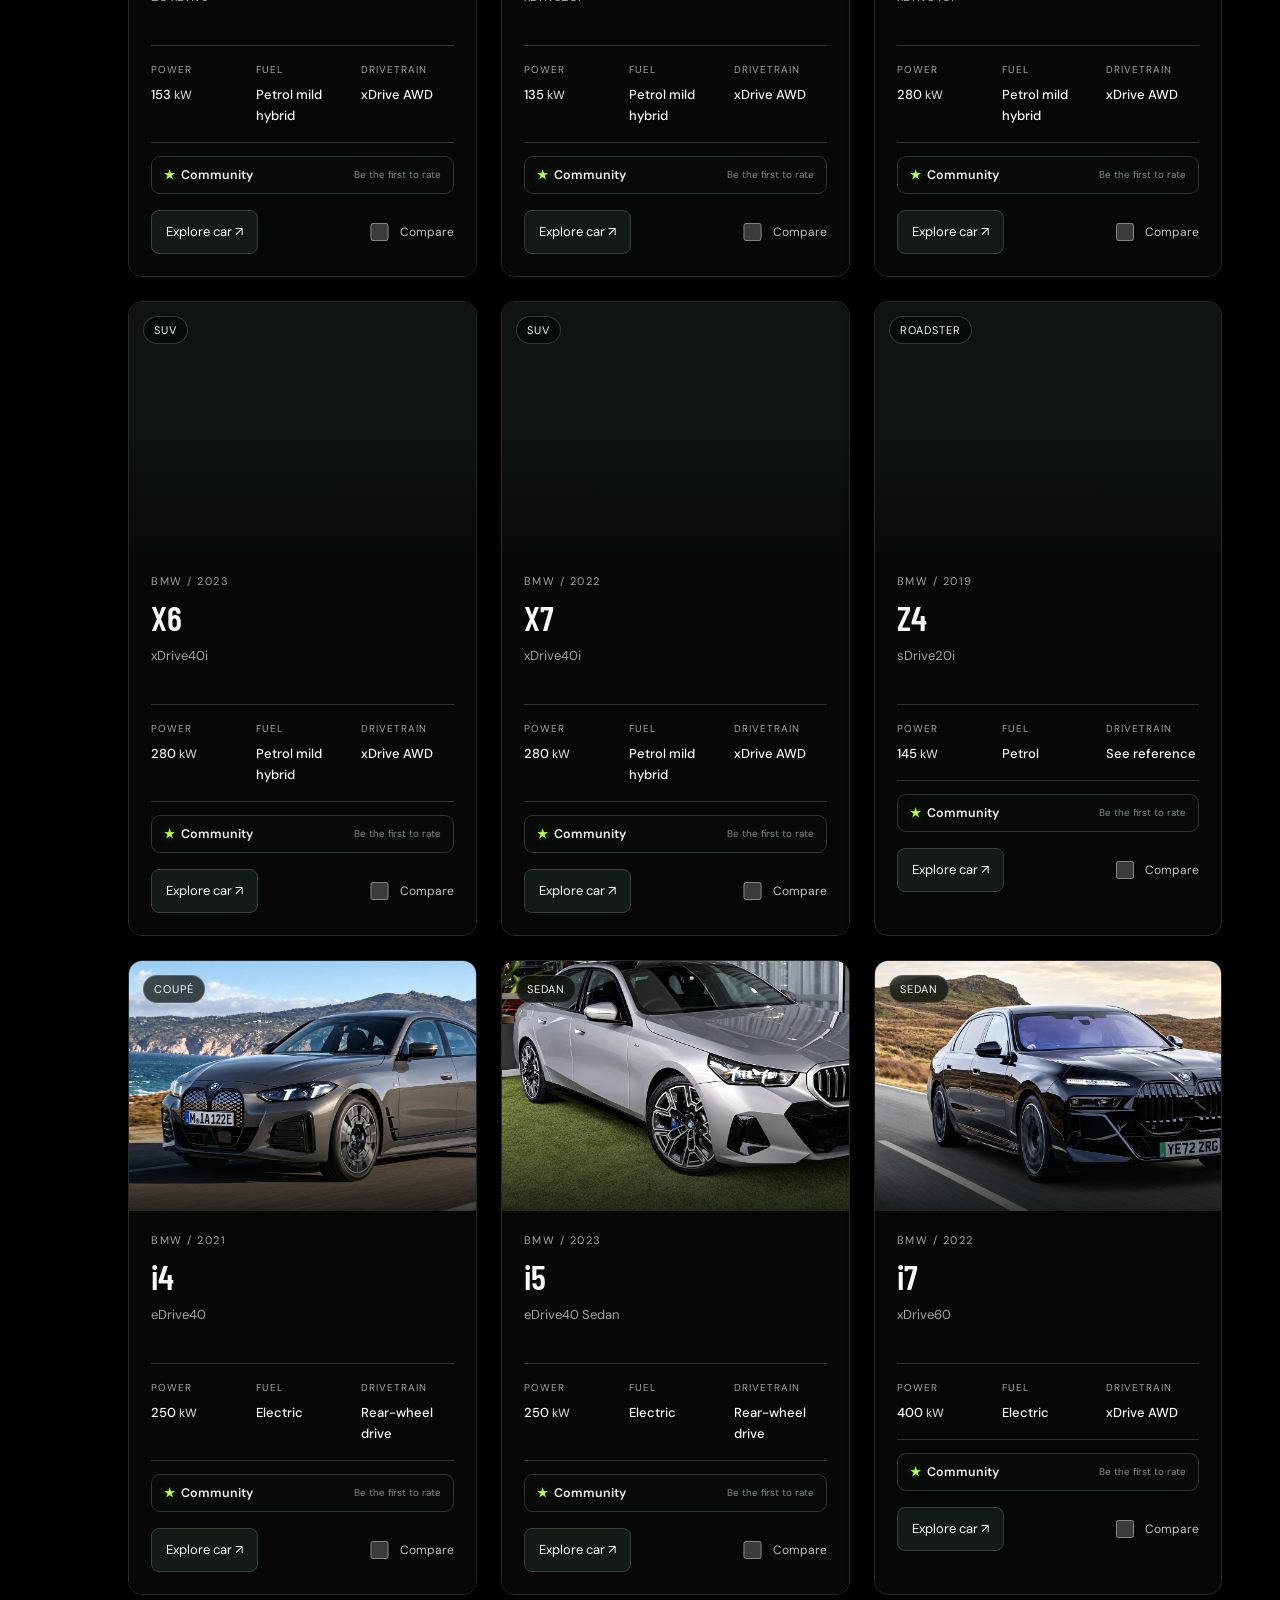
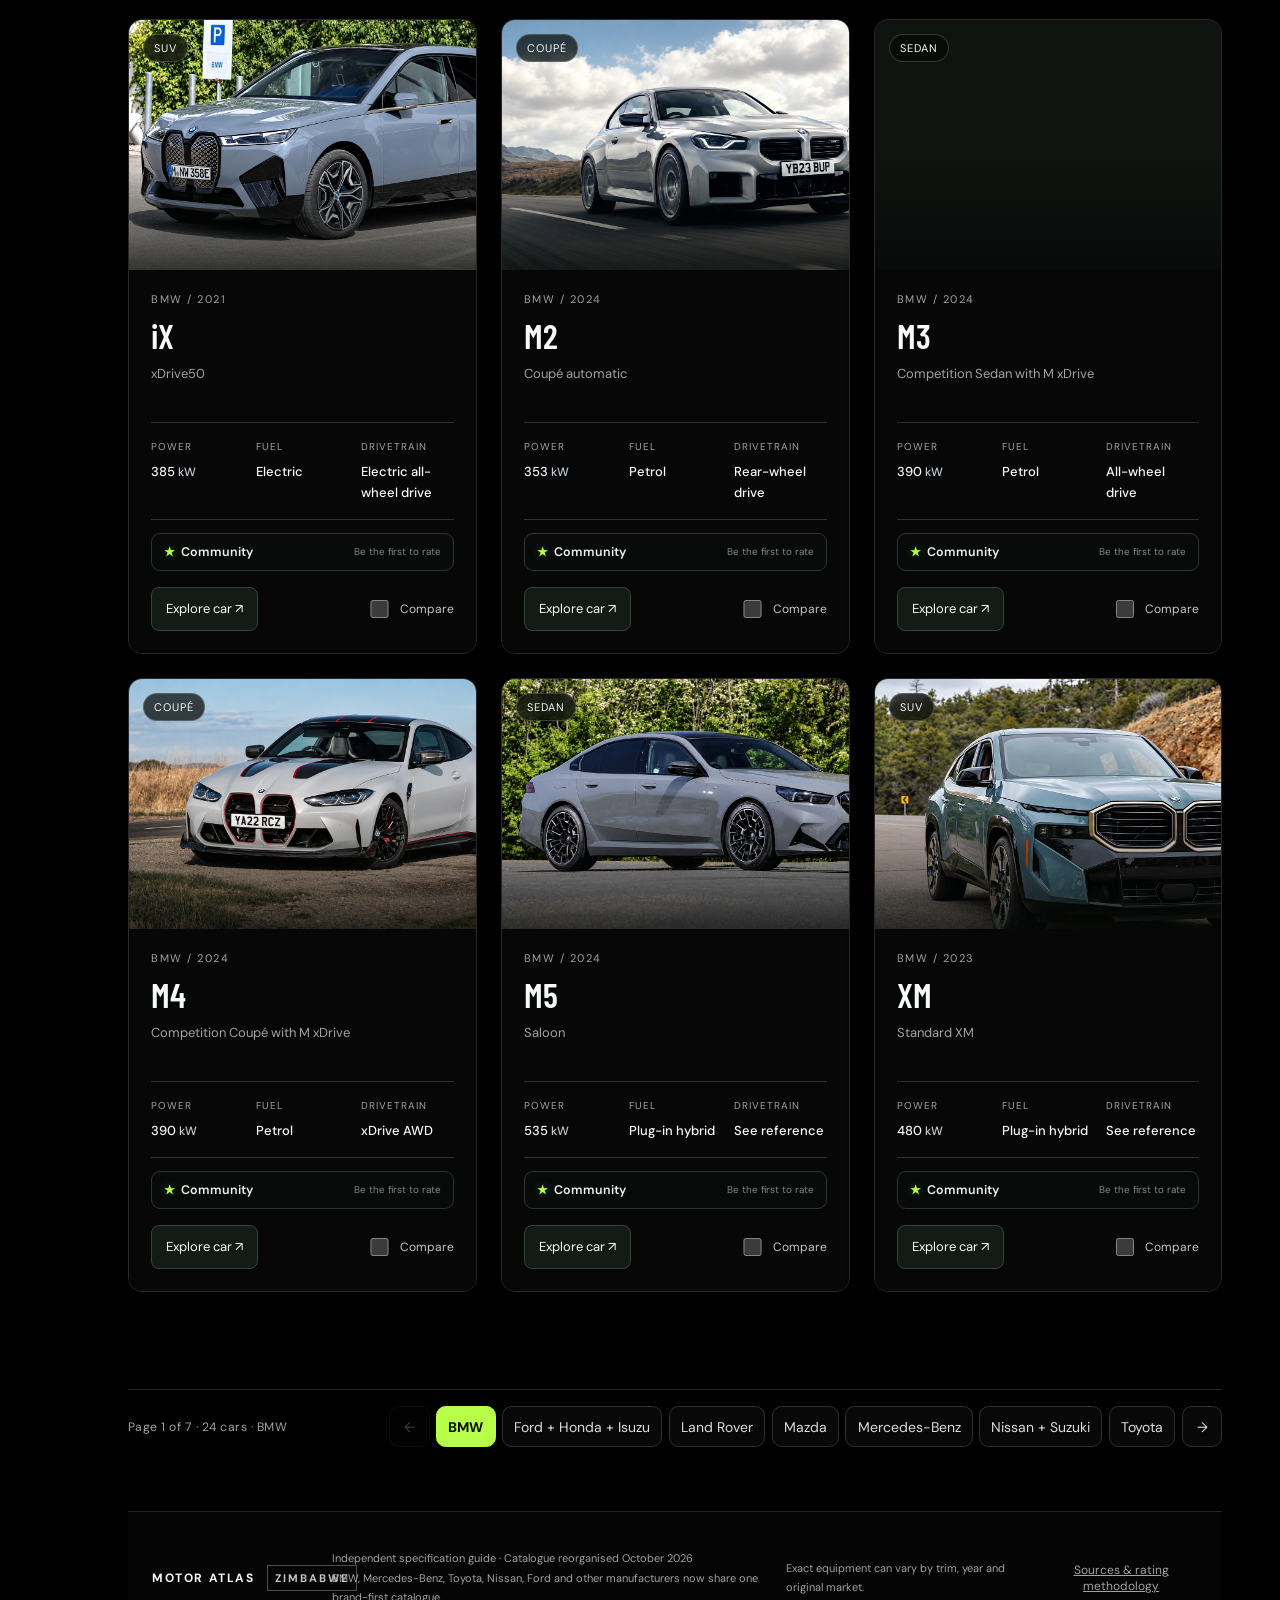
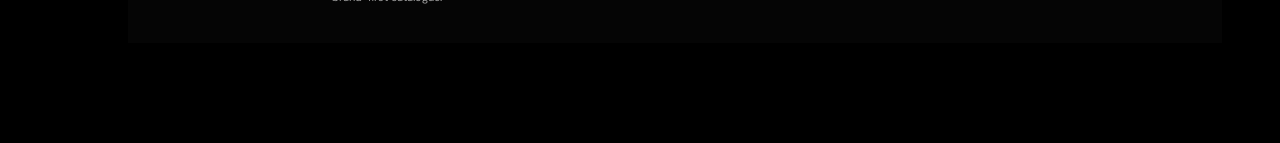
==== commit 4d311e33: "Add subtle lift and soft glow on manufacturer logo hover" ====
--- a/index.html
+++ b/index.html
@@ -103,6 +103,22 @@
       .brand-switch{flex-wrap:nowrap}
     }
   </style>
+
+  <style id="brand-logo-hover">
+    @media (hover:hover) and (pointer:fine) and (prefers-reduced-motion:no-preference){
+      .brand-group-heading h2 > img{
+        transition:transform .5s cubic-bezier(.2,.65,.3,1),filter .65s ease,opacity .65s ease;
+      }
+      .brand-group-heading h2 > img:hover{
+        transform:translateY(-4px);
+        filter:brightness(0) invert(1) drop-shadow(0 0 9px rgba(183,255,72,.4))!important;
+        opacity:1!important;
+      }
+      .brand-group[data-brand-group="BMW"] .brand-group-heading h2 > img:hover{
+        filter:drop-shadow(0 0 9px rgba(183,255,72,.4))!important;
+      }
+    }
+  </style>
 </head>
 <body>
 <header>
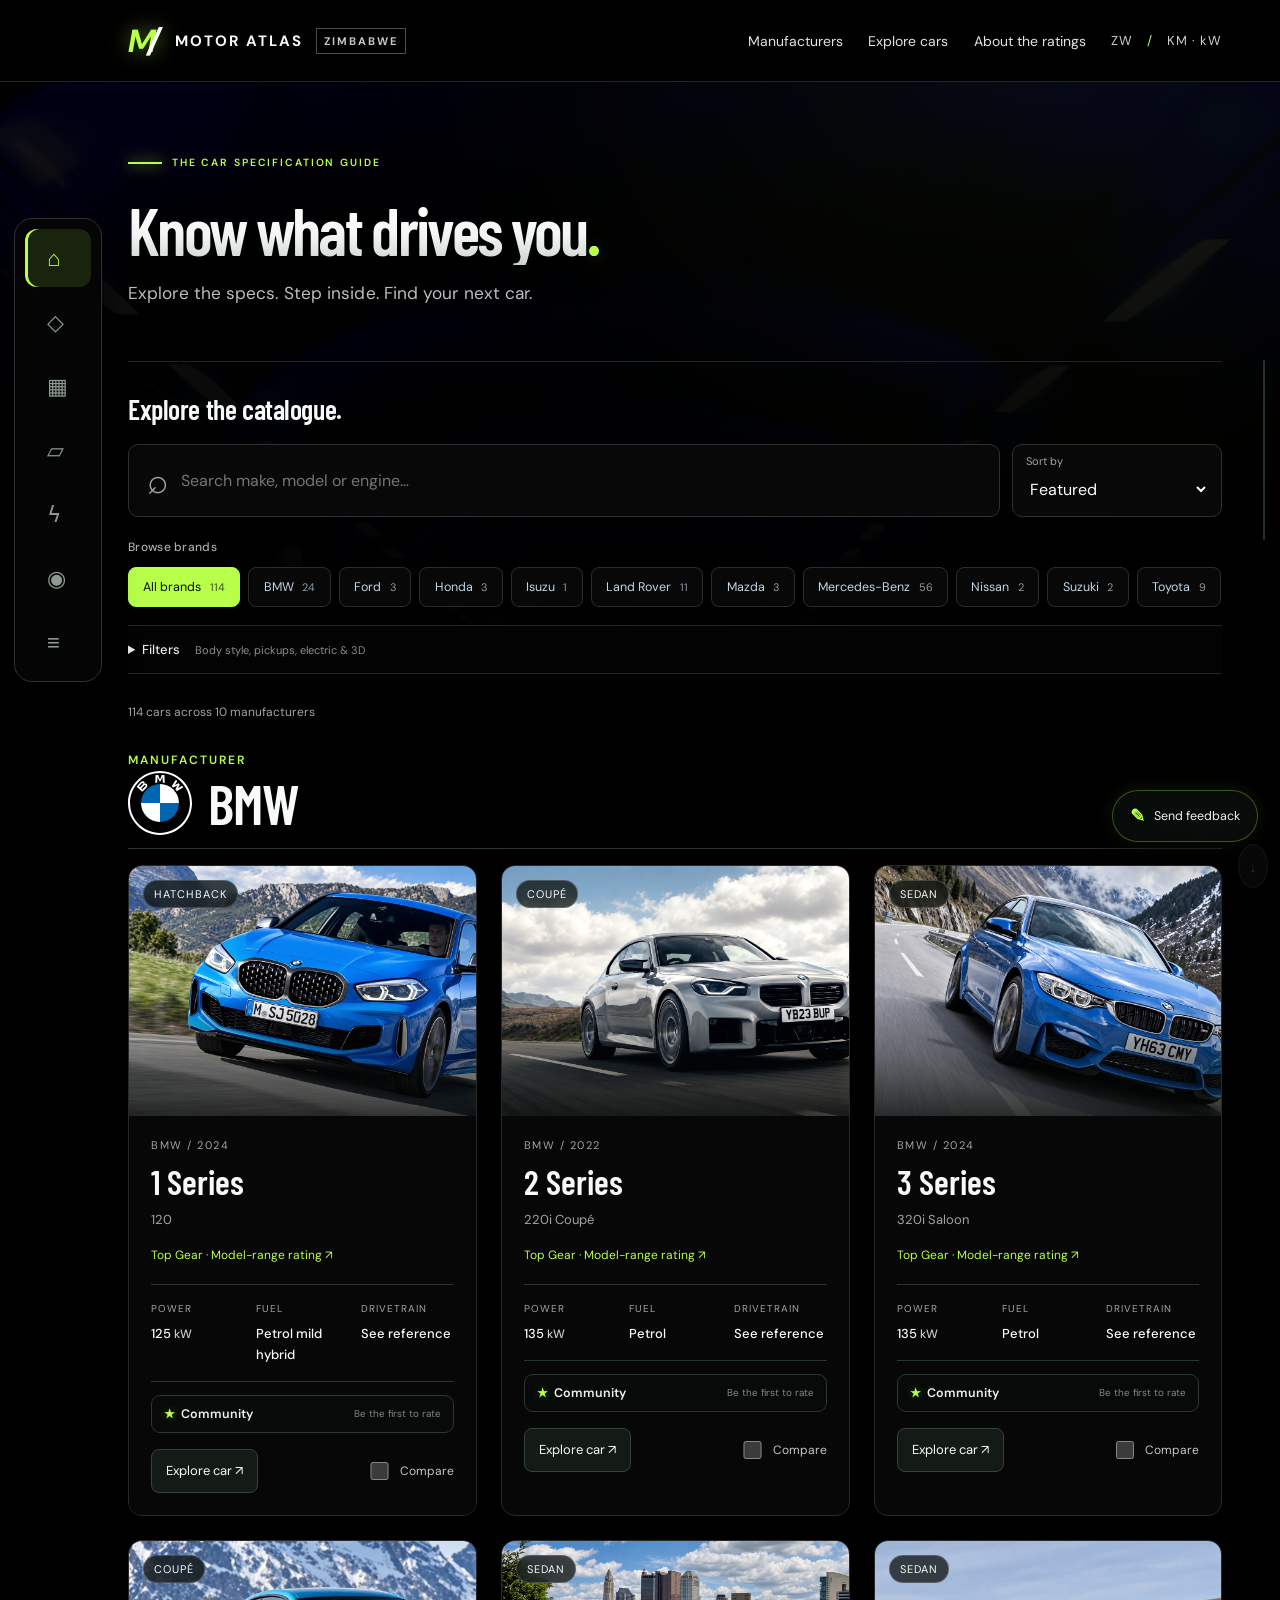
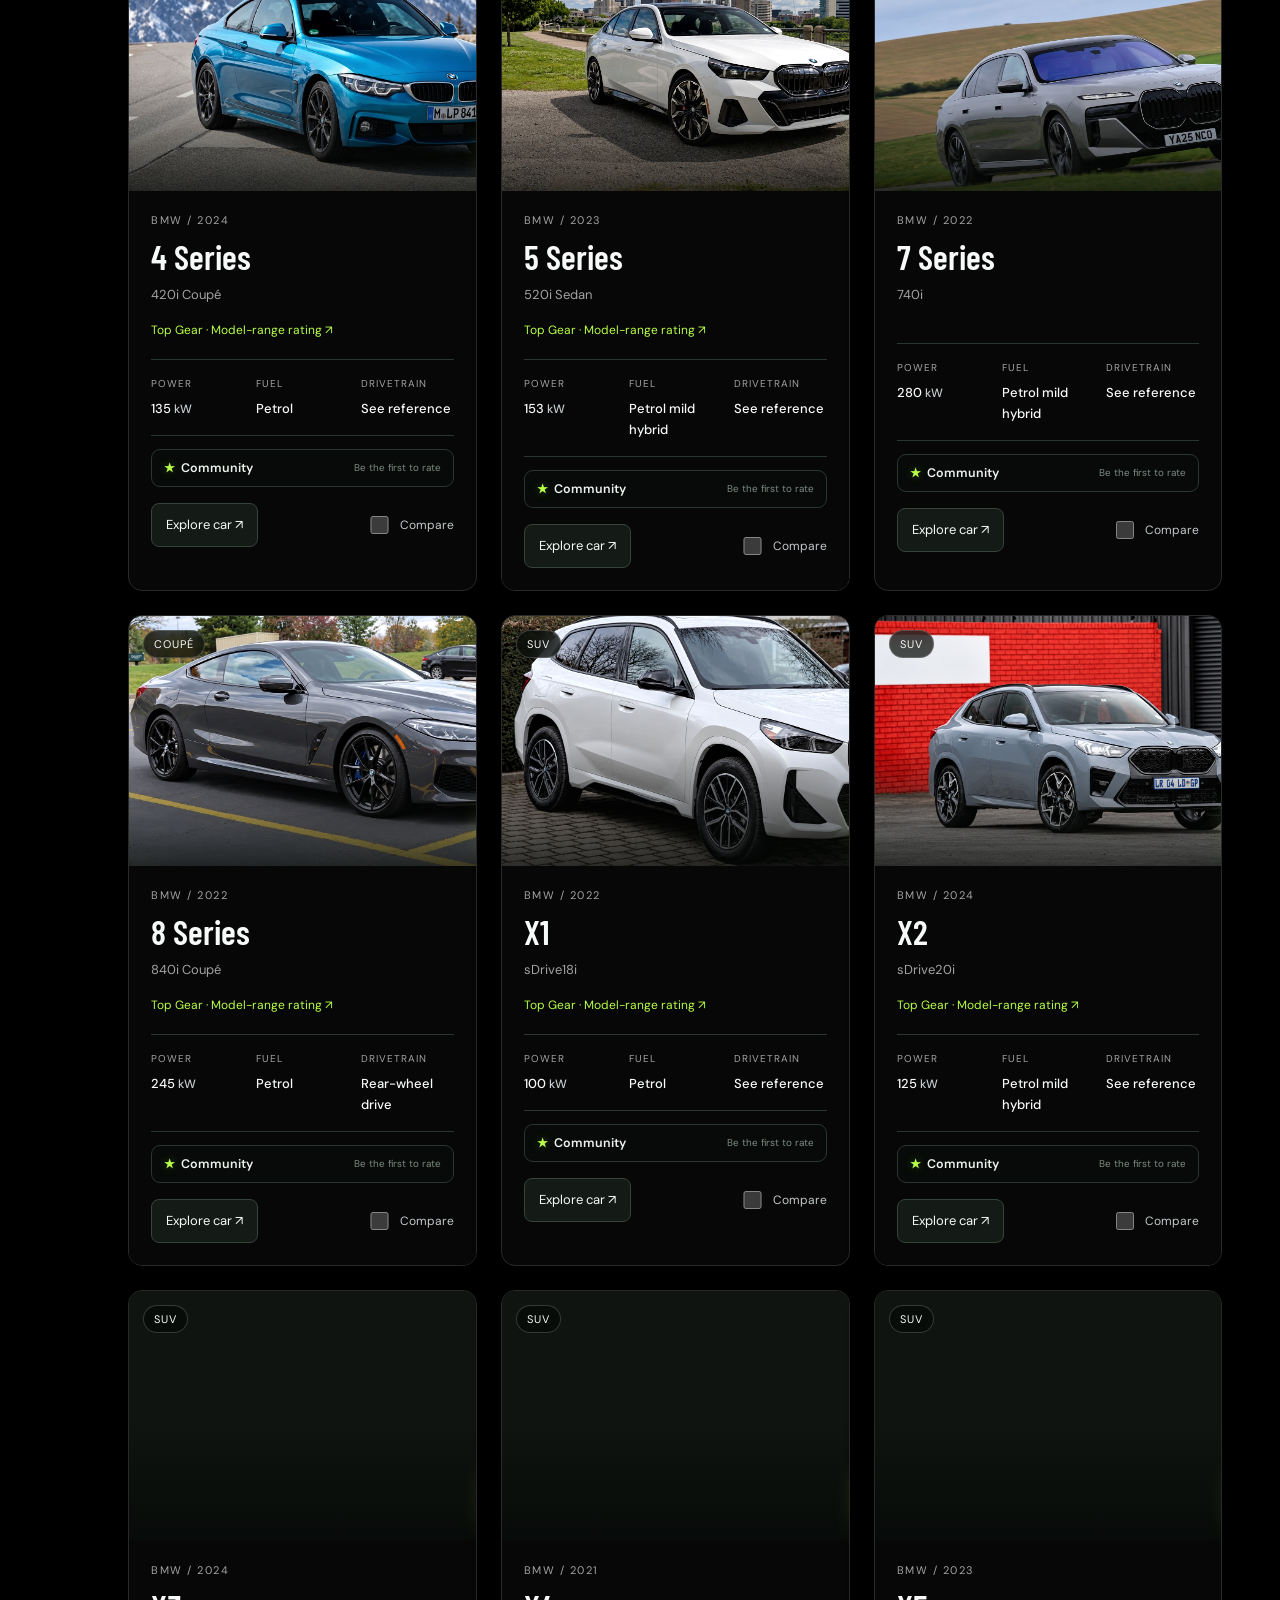
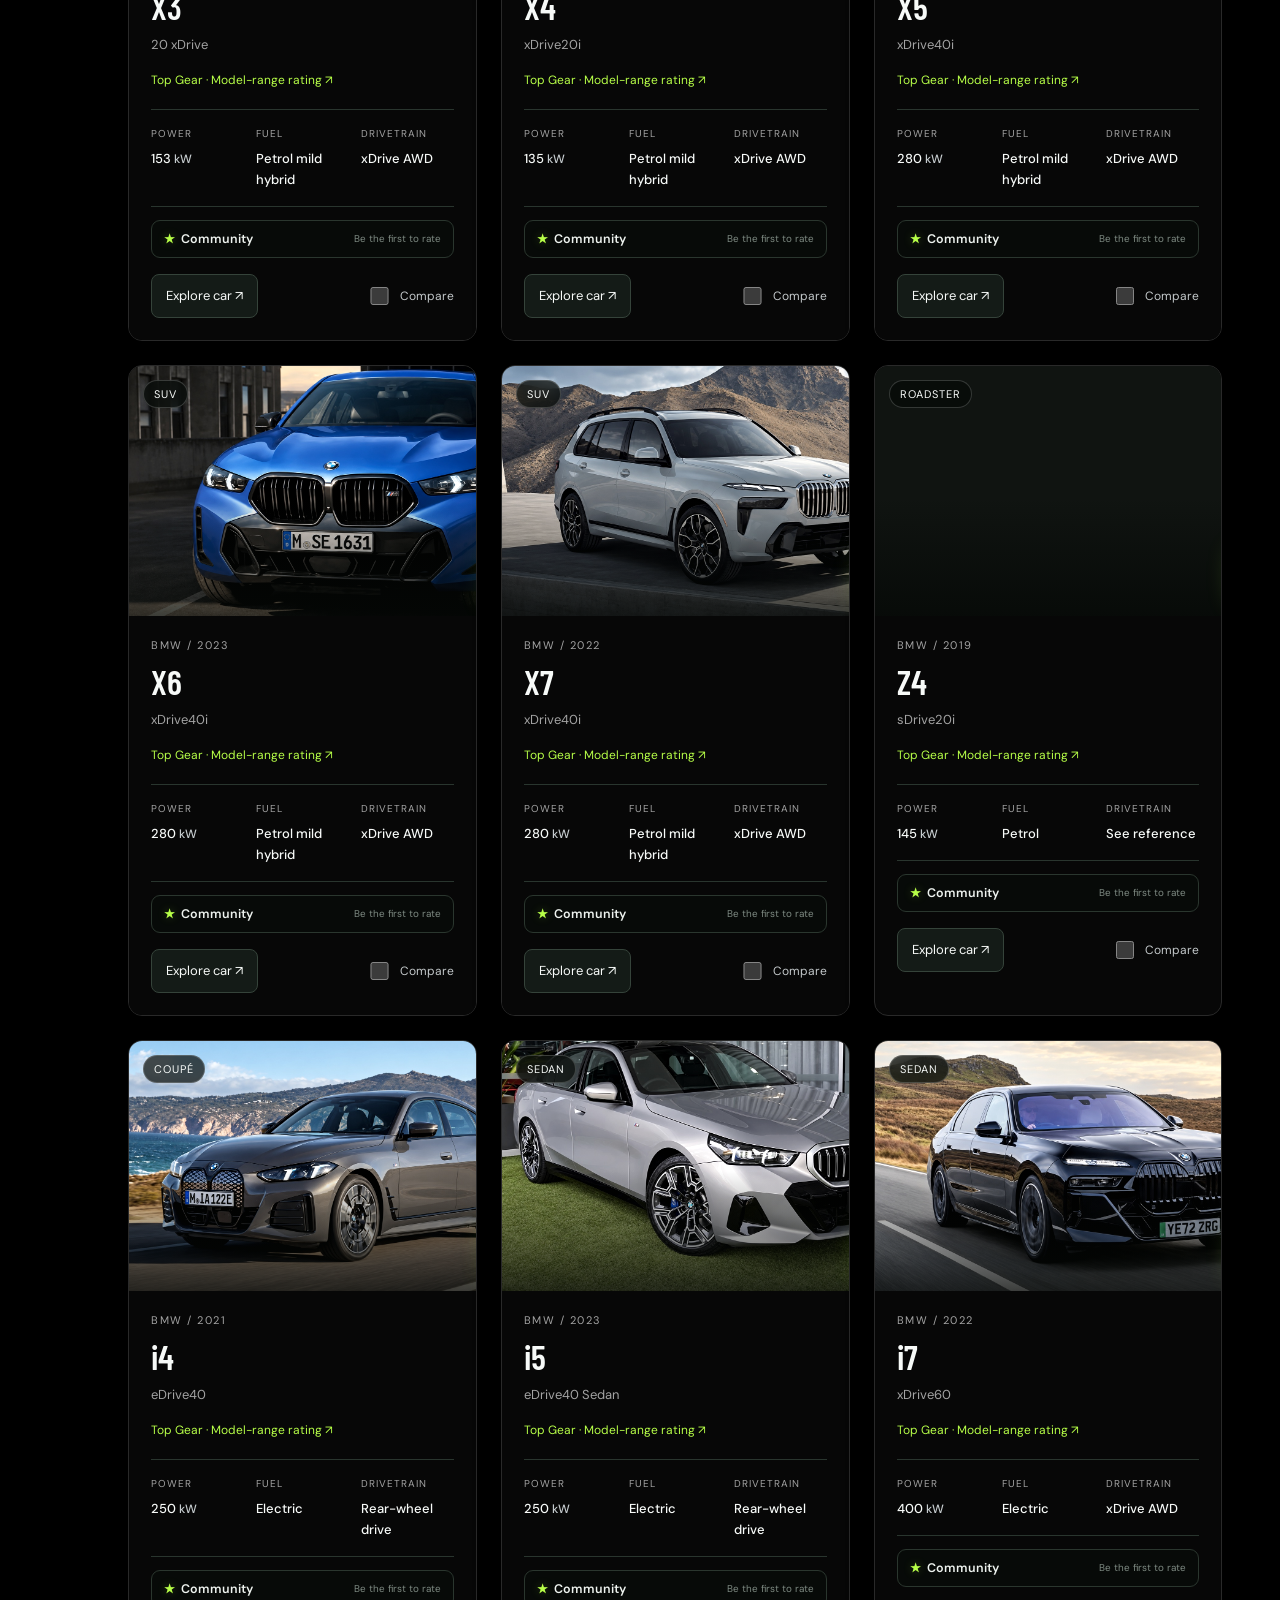
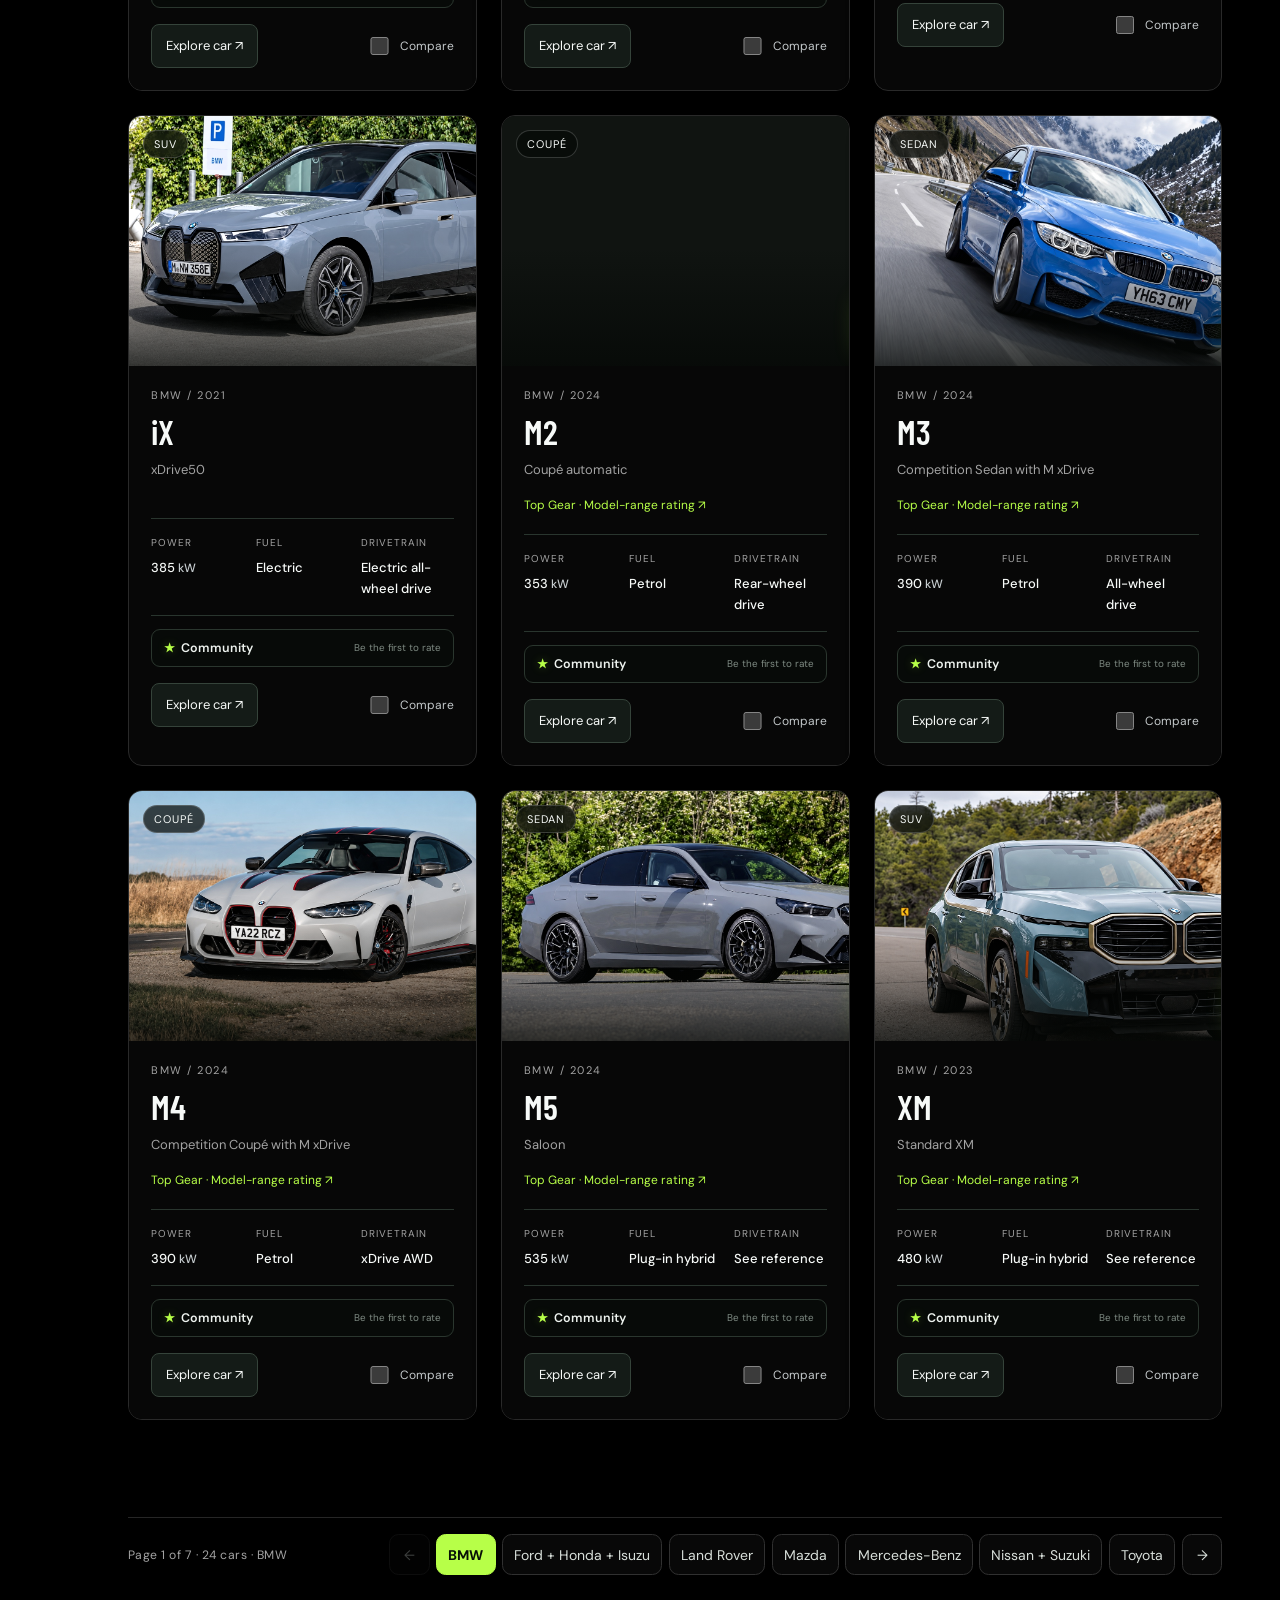
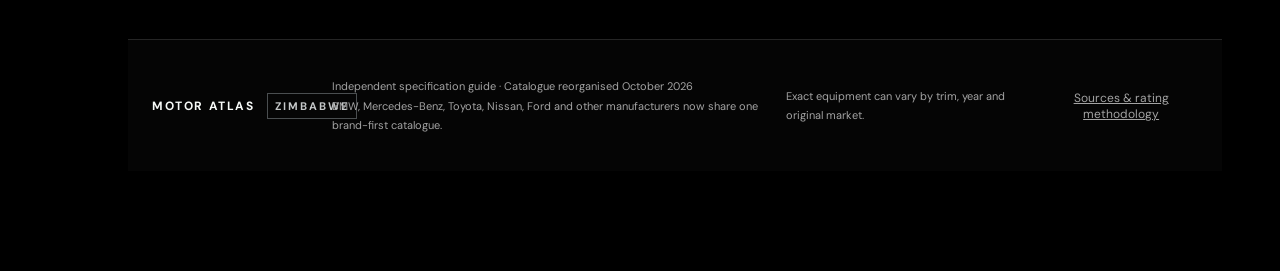
==== commit e36dbd6f: "Add 71 verified Top Gear ratings with visible review scope and sources" ====
--- a/index.html
+++ b/index.html
@@ -119,6 +119,9 @@
       }
     }
   </style>
+<style>
+.rating-context{margin:-2px 0 16px;font-size:12px;line-height:1.5}.rating-context a{color:var(--lime,#c8ff45);text-decoration:none}.rating-context a:hover{text-decoration:underline}.rating-context a:focus-visible{outline:2px solid currentColor;outline-offset:4px}
+</style>
 </head>
 <body>
 <header>
@@ -205,6 +208,7 @@
 <script src="atenza-img-4.js"></script>
 <script src="atenza-img-5.js"></script>
 <script src="atenza-img-6.js"></script>
+<script src="ratings-data.js"></script>
 <script src="app.js"></script>
 <script src="pagination.js"></script>
 <script src="responsive.js"></script>
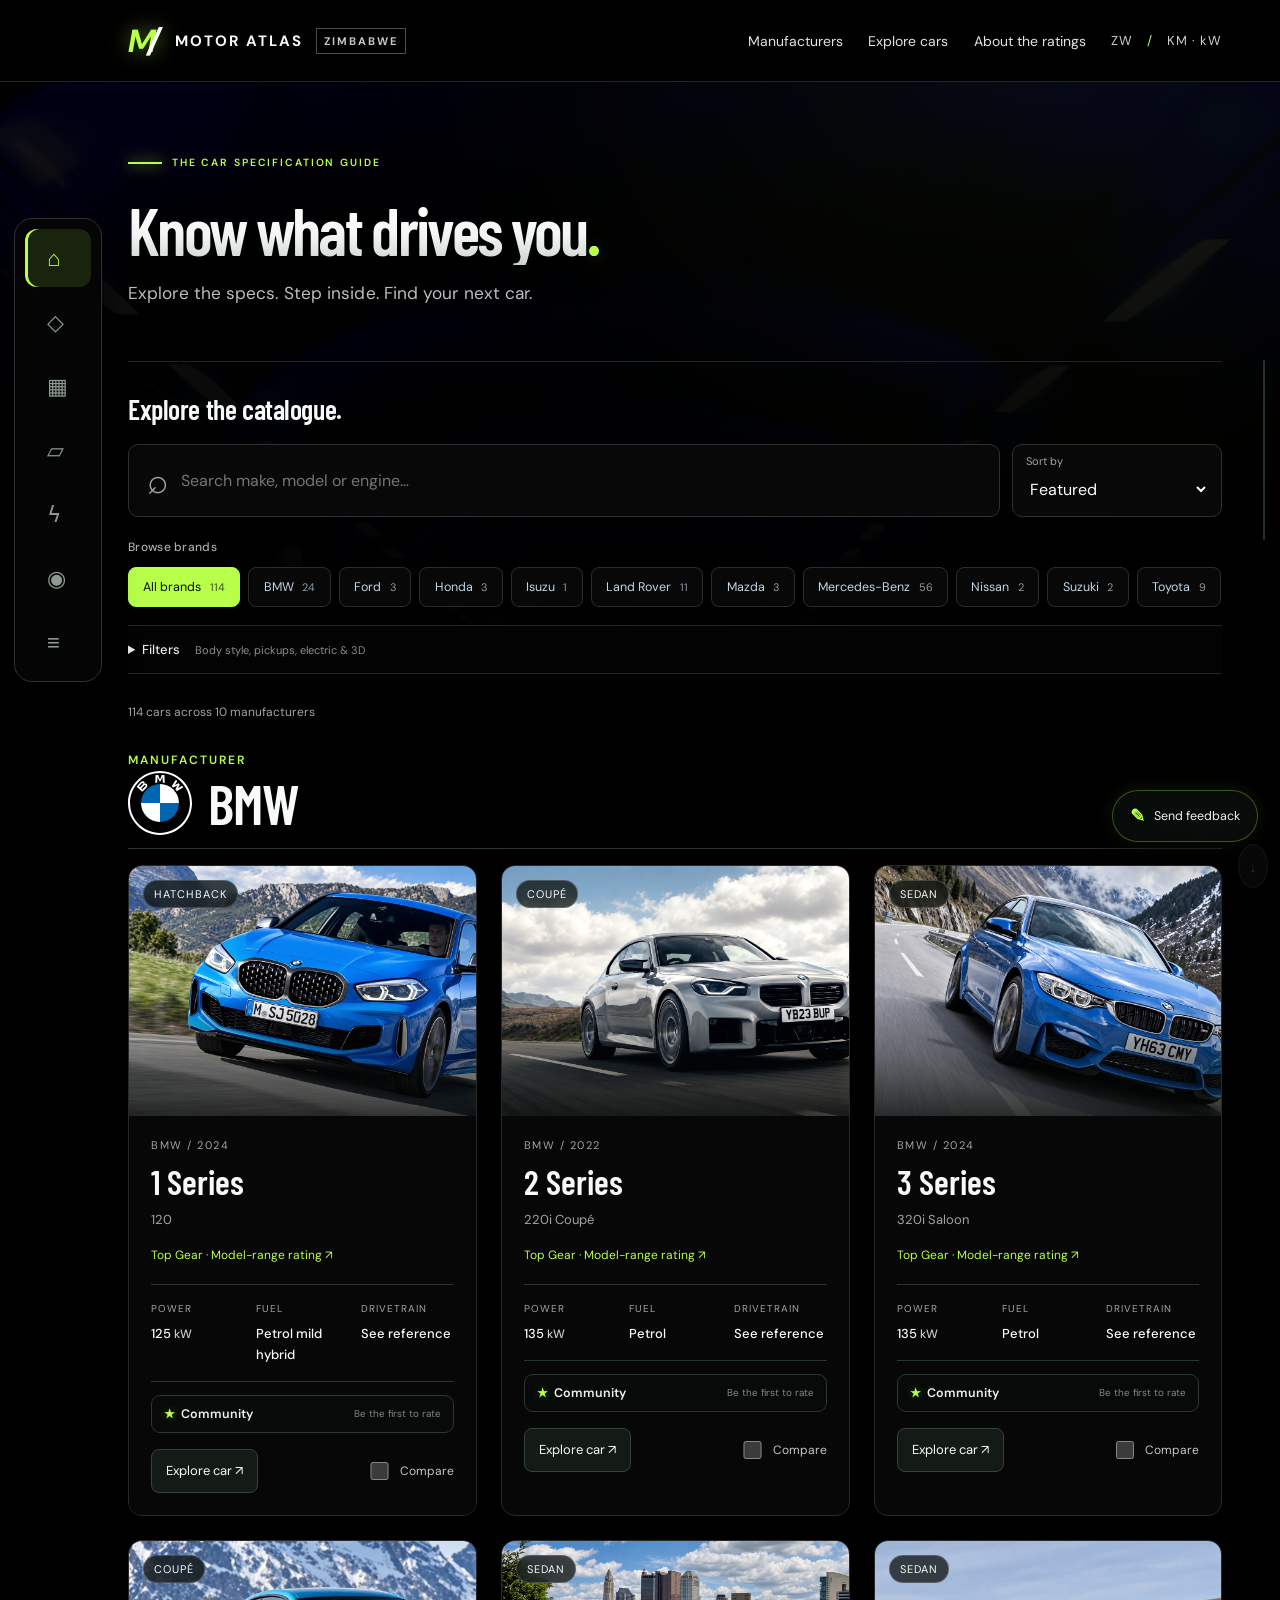
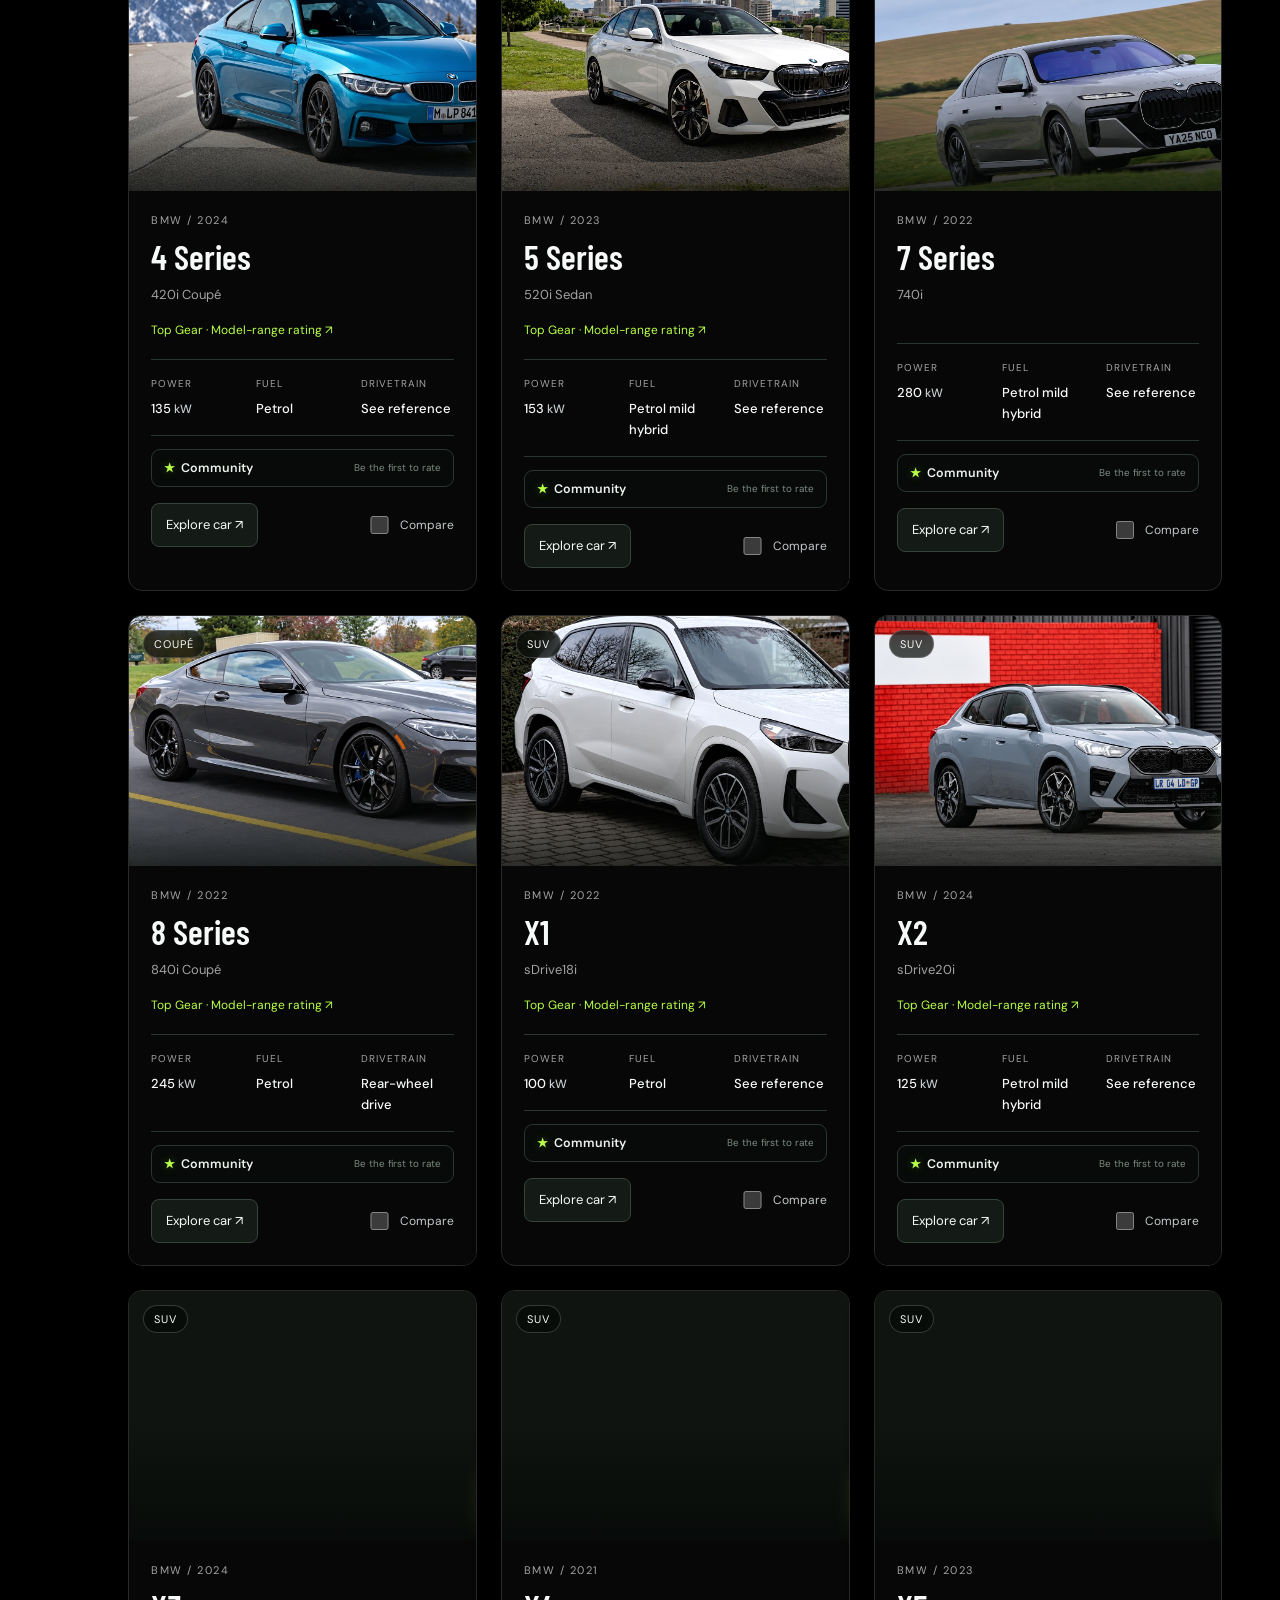
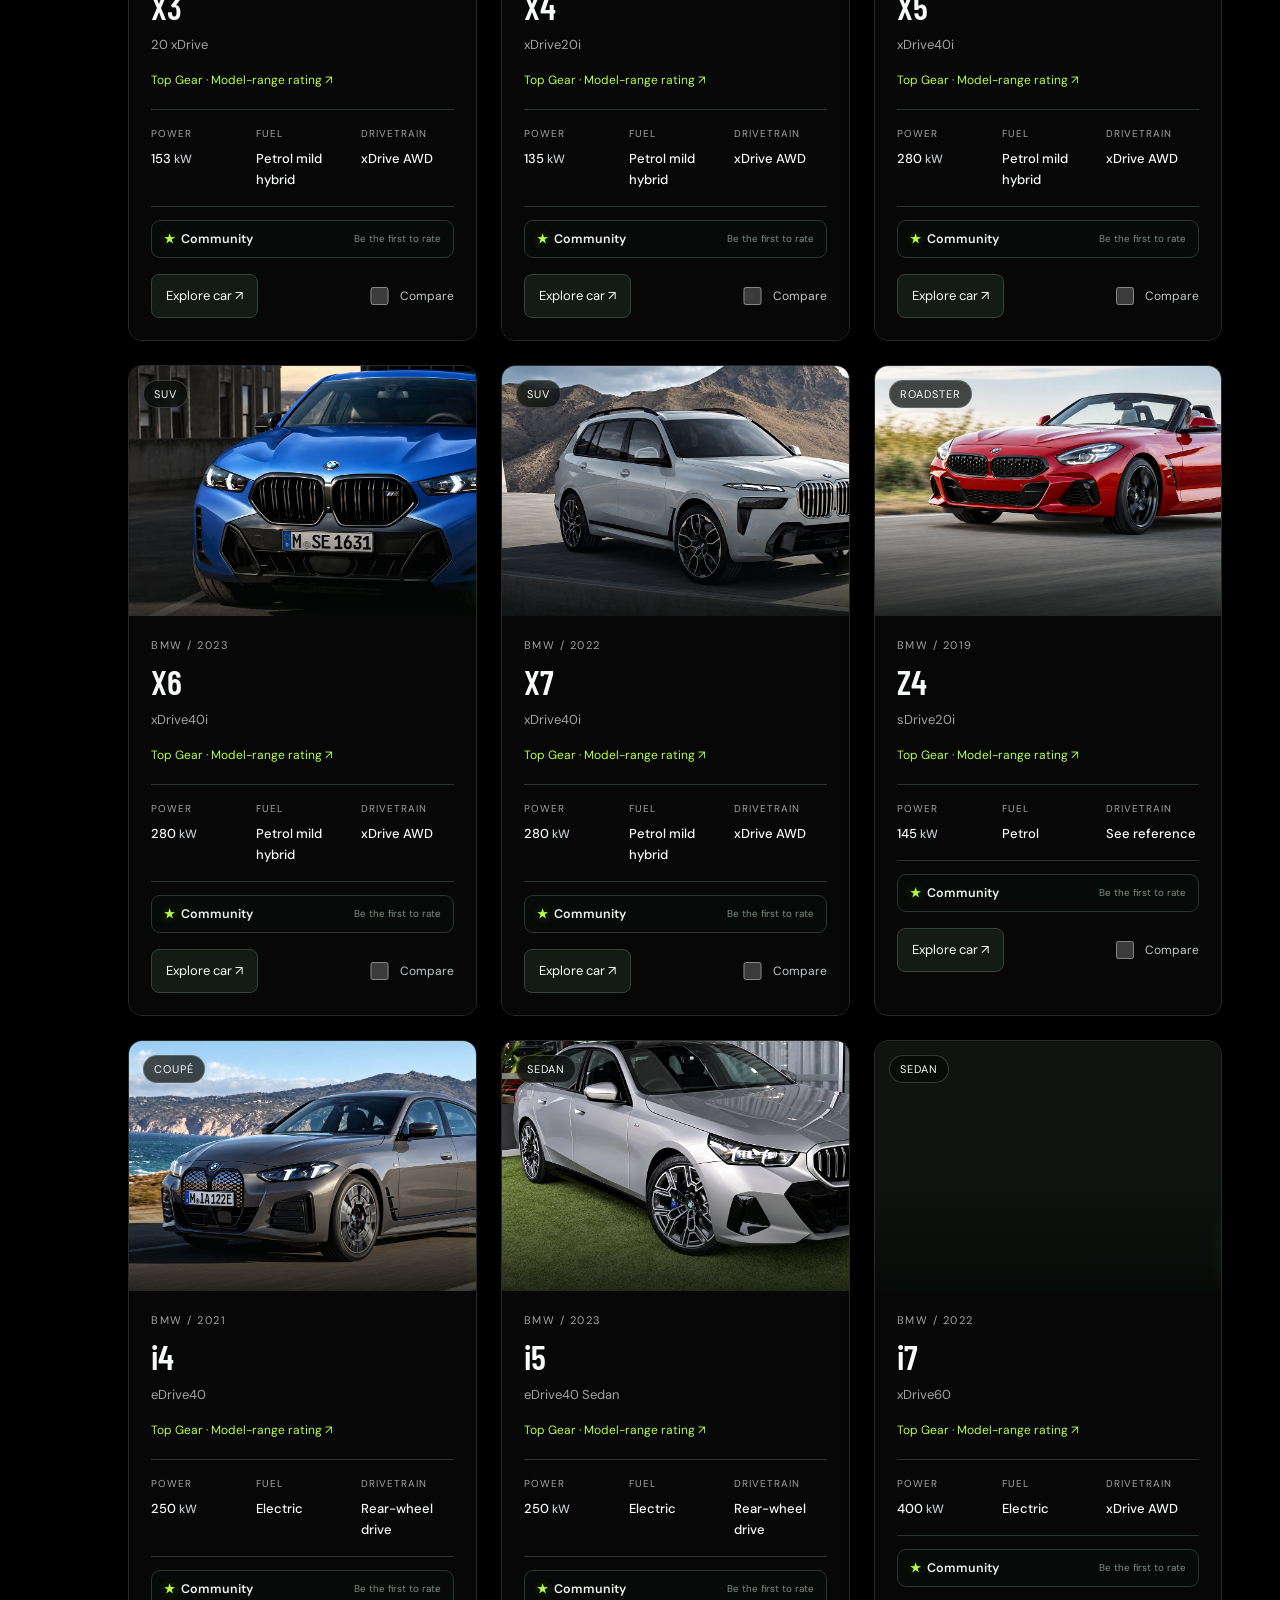
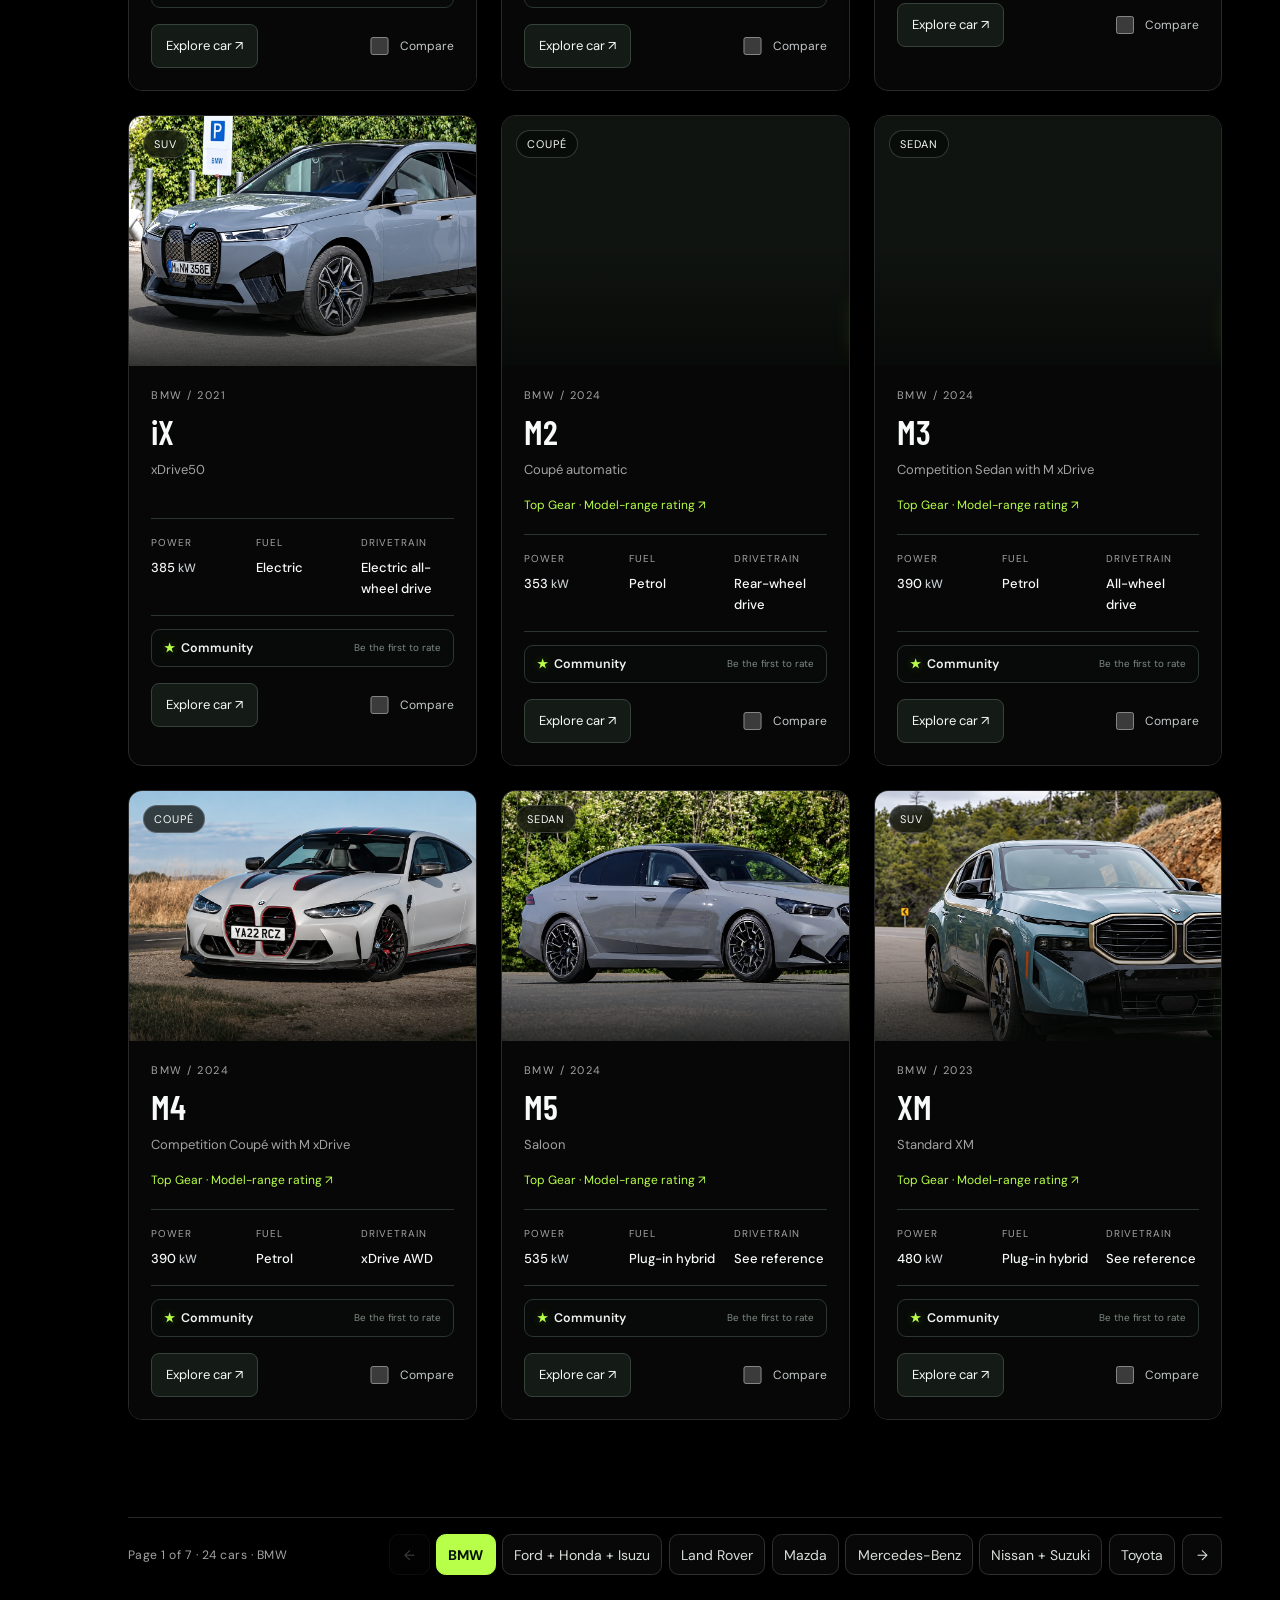
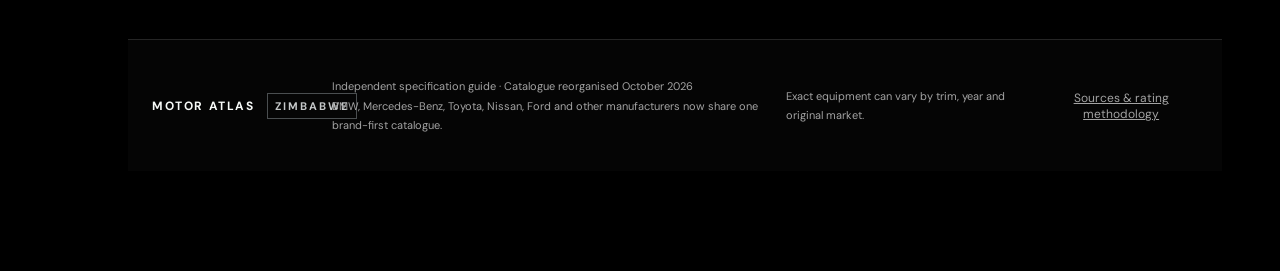
==== commit b872e32e: "Show opening animation immediately on every load for 3.5 seconds" ====
--- a/index.html
+++ b/index.html
@@ -124,6 +124,12 @@
 </style>
 </head>
 <body>
+<div id="atlasWelcome" class="atlas-welcome" aria-hidden="true"><div class="atlas-welcome-inner"><div class="atlas-welcome-mark">M∕</div><div class="atlas-welcome-name">MOTOR ATLAS</div><div class="atlas-welcome-sub">DRIVE A BRIGHTER TOMORROW</div></div></div>
+<script>
+// Present in the first paint; CSS times the full introduction including its fade.
+(()=>{const welcome=document.getElementById('atlasWelcome');if(matchMedia('(prefers-reduced-motion: reduce)').matches){welcome.remove();return;}welcome.addEventListener('animationend',event=>{if(event.target===welcome&&event.animationName==='atlas-welcome-exit')welcome.remove();});})();
+</script>
+
 <header>
   <a class="brand" href="./"><span class="mark">M<span>∕</span></span> MOTOR ATLAS<span class="edition">ZIMBABWE</span></a>
   <nav>
--- a/showroom.css
+++ b/showroom.css
@@ -158,3 +158,7 @@
 }
 @media(max-width:380px){.showroom-stats{grid-template-columns:1fr}.intro h1{font-size:2.8rem!important}}
 @media(prefers-reduced-motion:reduce){.atlas-welcome{display:none!important}.card,.photo img,.showroom-tabs button,.atlas-rail button{transition:none!important}}
+
+/* Show immediately on every page load: 3.05s hold + 0.45s fade. */
+.atlas-welcome{animation:atlas-welcome-exit 3.5s linear forwards}
+@keyframes atlas-welcome-exit{0%,87.142857%{opacity:1;visibility:visible}100%{opacity:0;visibility:hidden}}
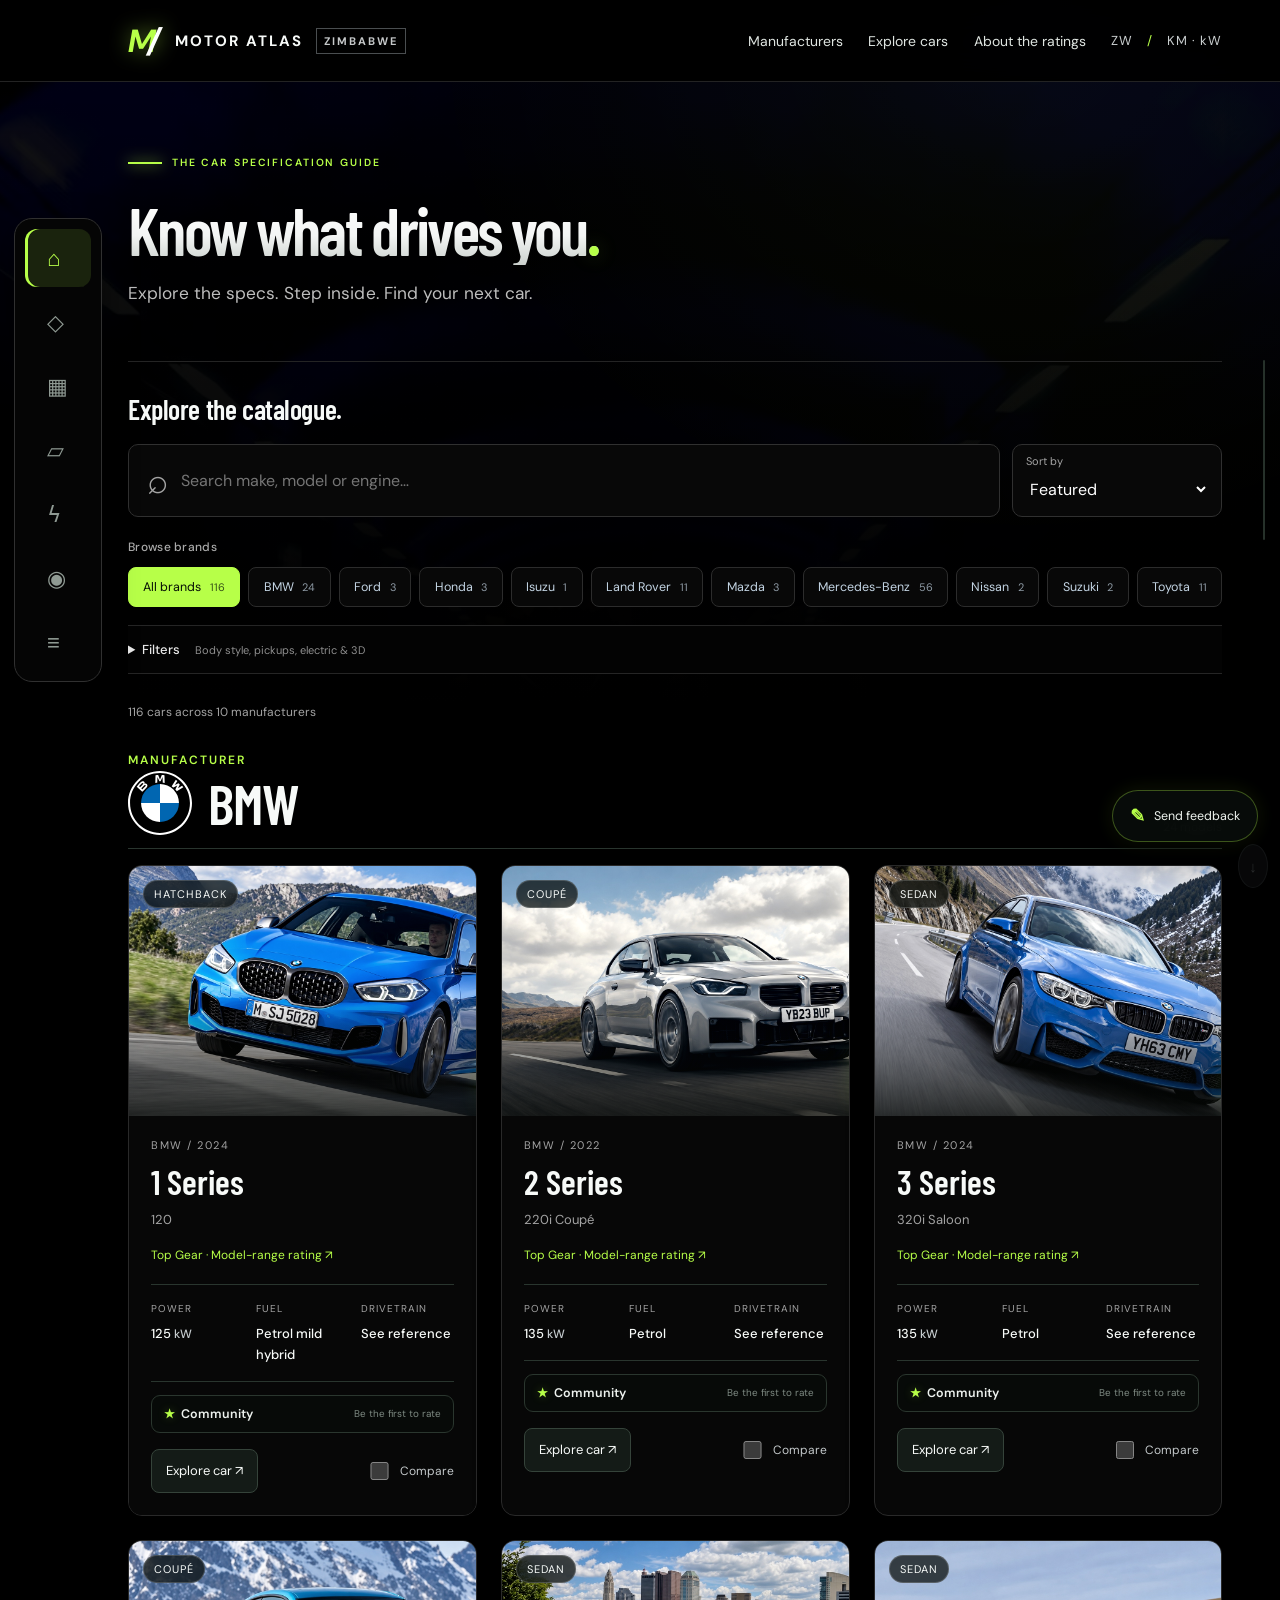
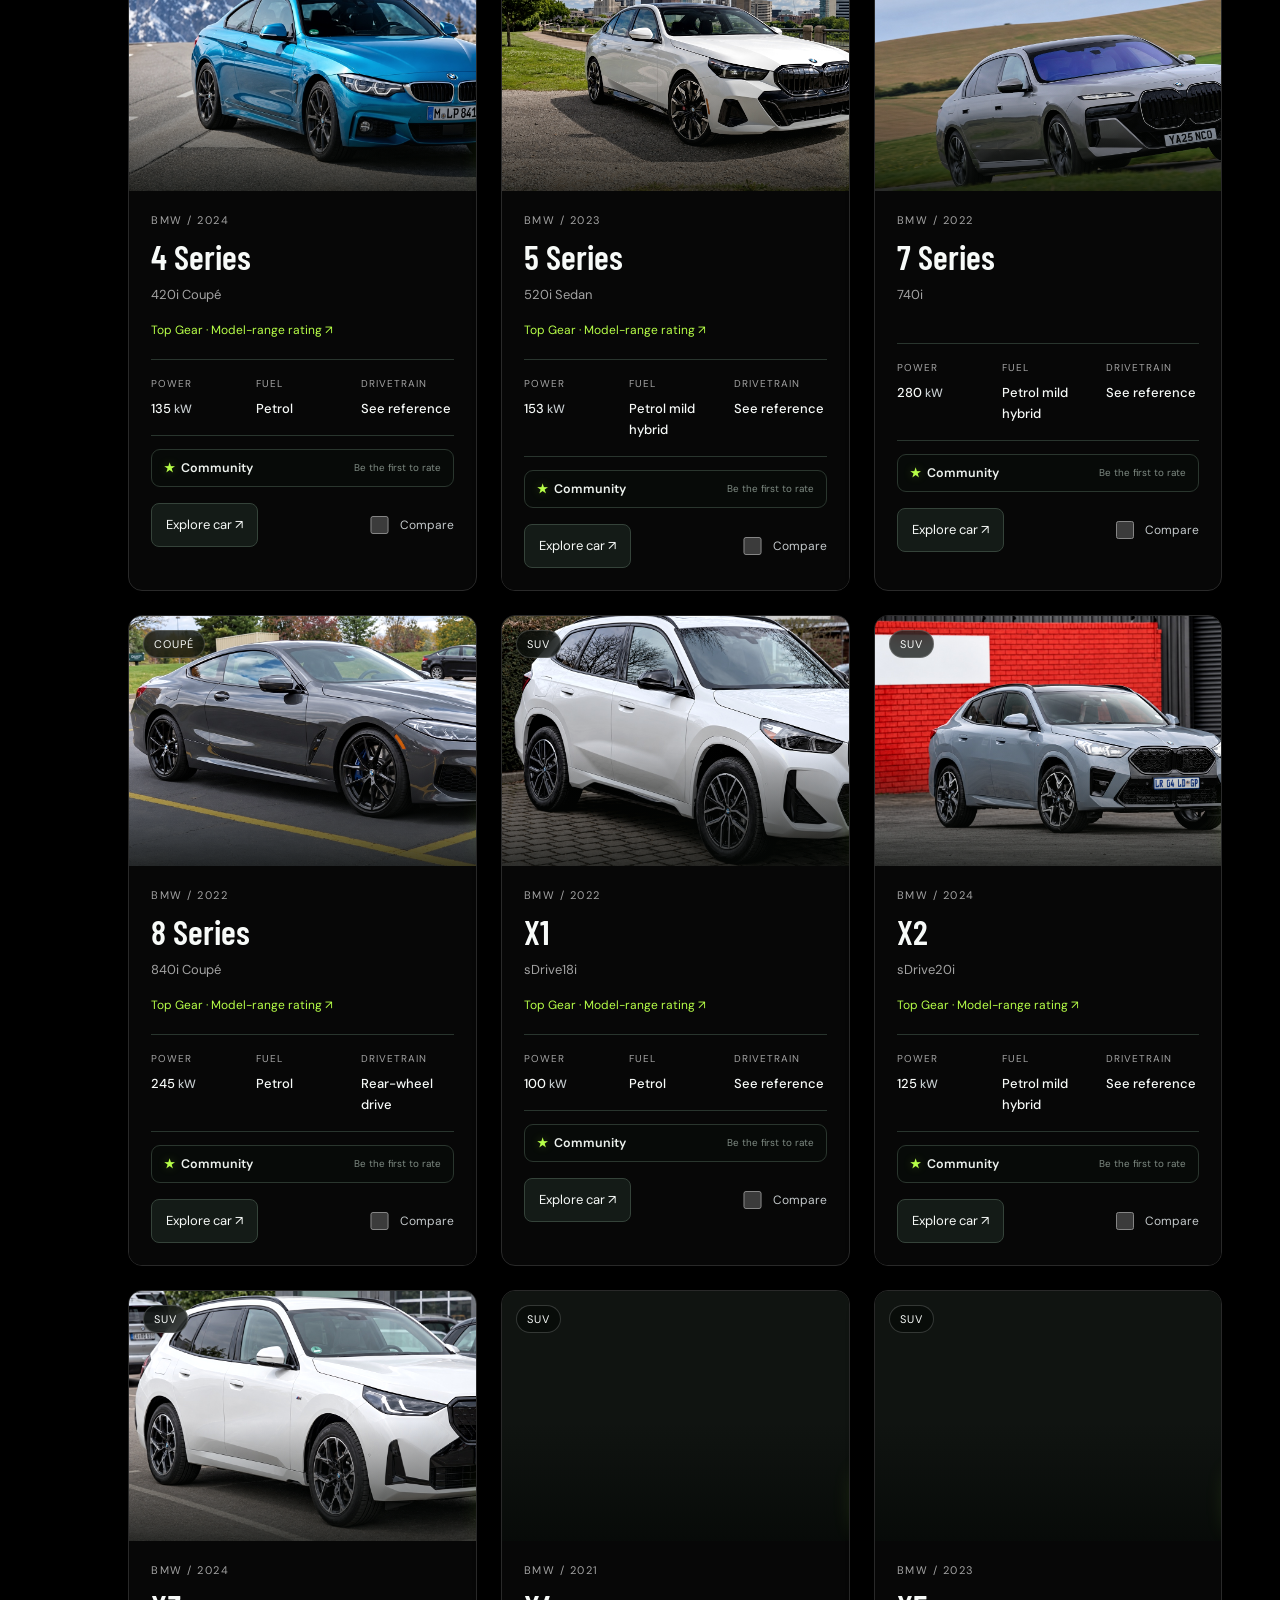
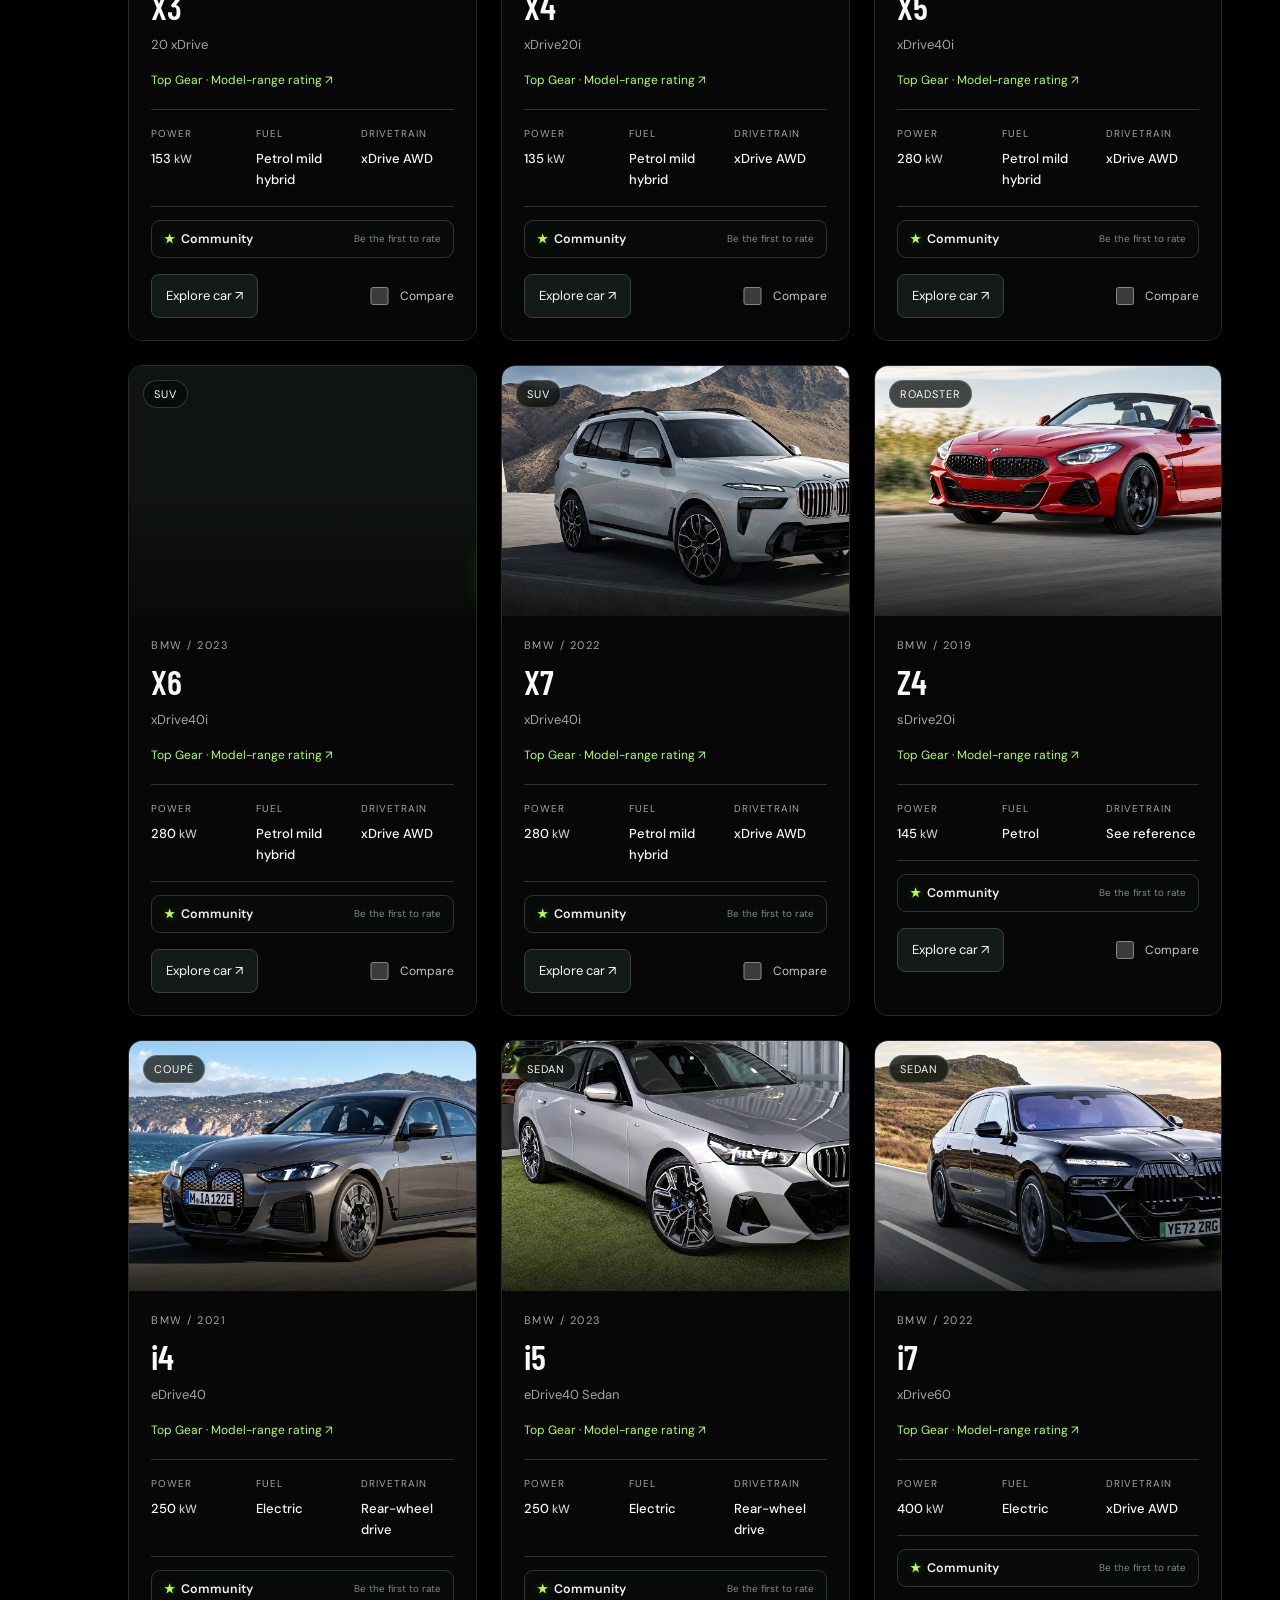
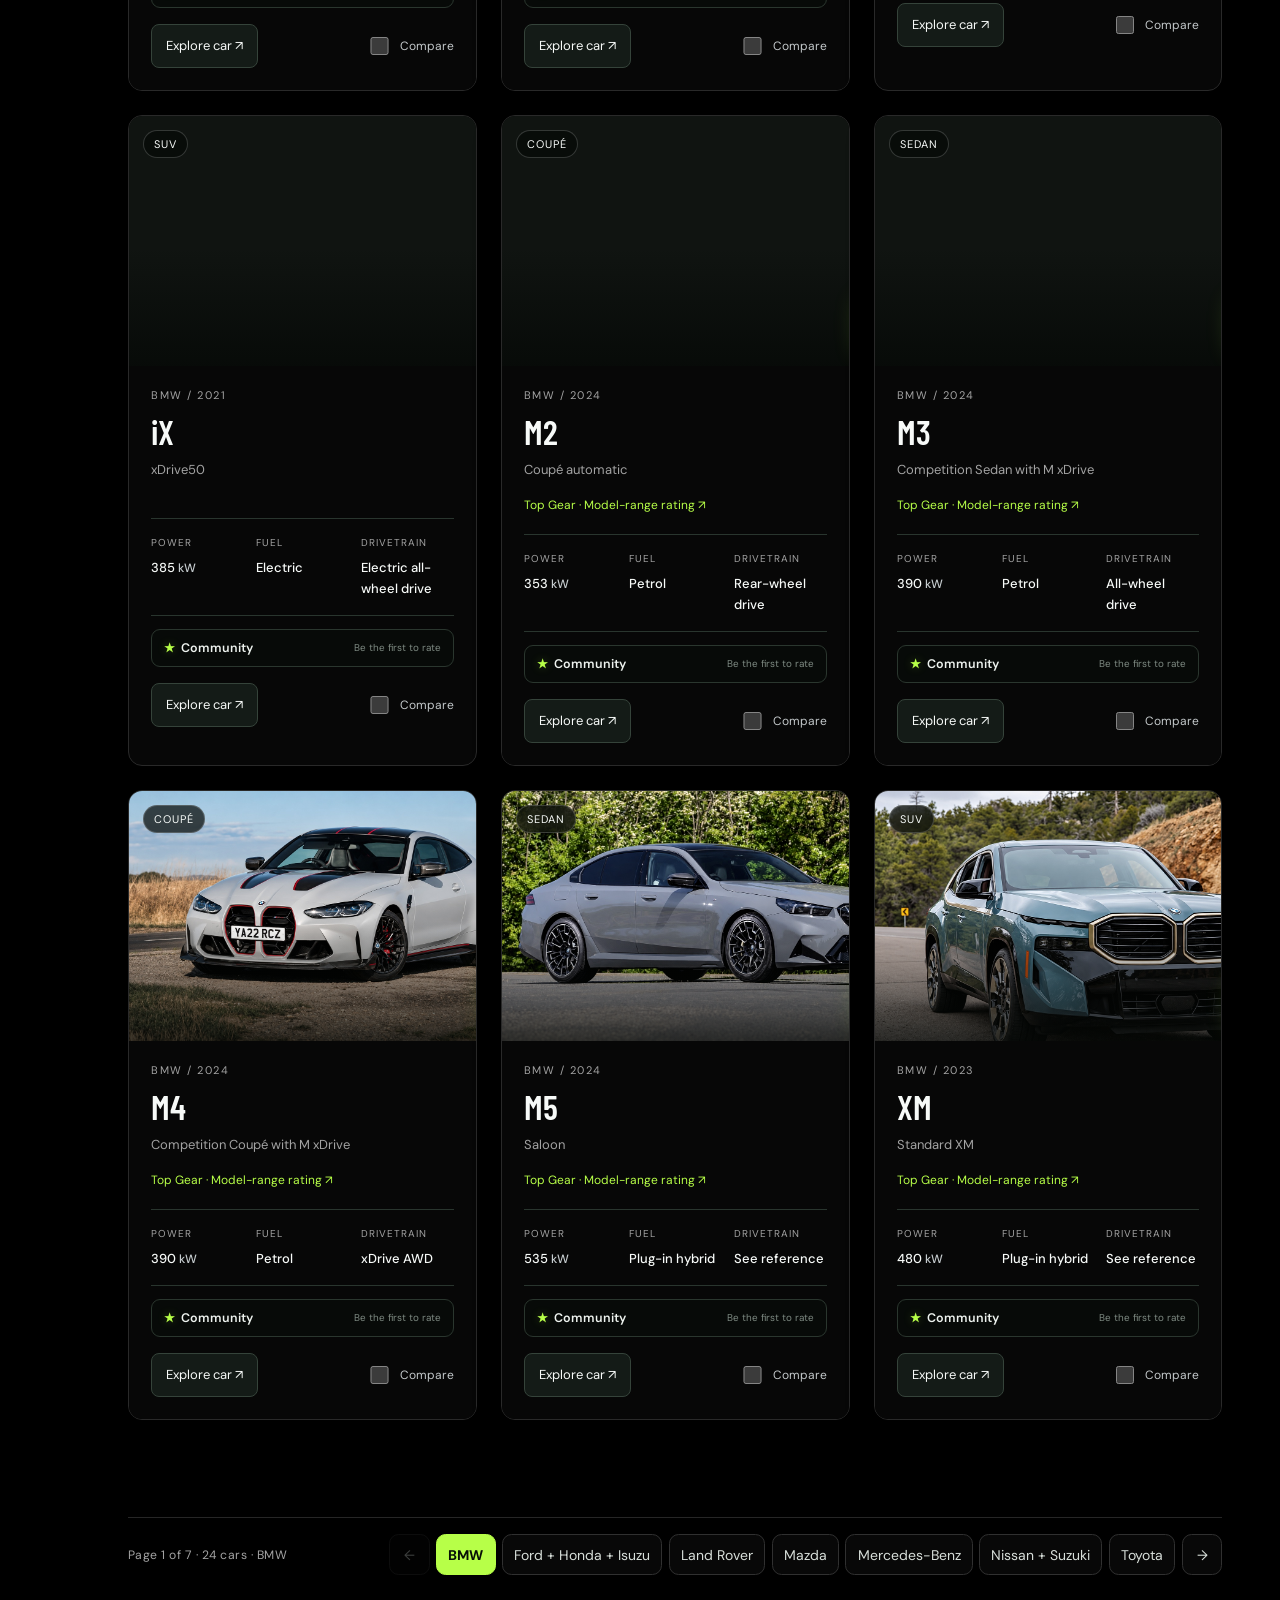
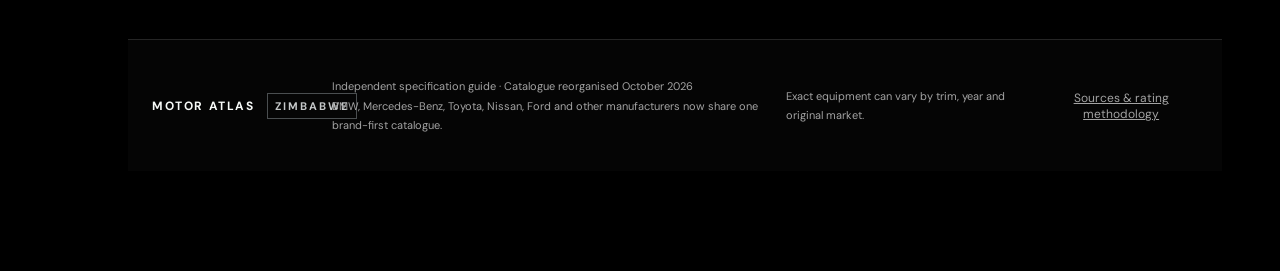
==== commit 57451837: "Add 2026 Toyota Taisor V and Aqua guide with sourced specifications and photos" ====
--- a/index.html
+++ b/index.html
@@ -214,6 +214,7 @@
 <script src="atenza-img-4.js"></script>
 <script src="atenza-img-5.js"></script>
 <script src="atenza-img-6.js"></script>
+<script src="toyota-additions.js"></script>
 <script src="ratings-data.js"></script>
 <script src="app.js"></script>
 <script src="pagination.js"></script>
